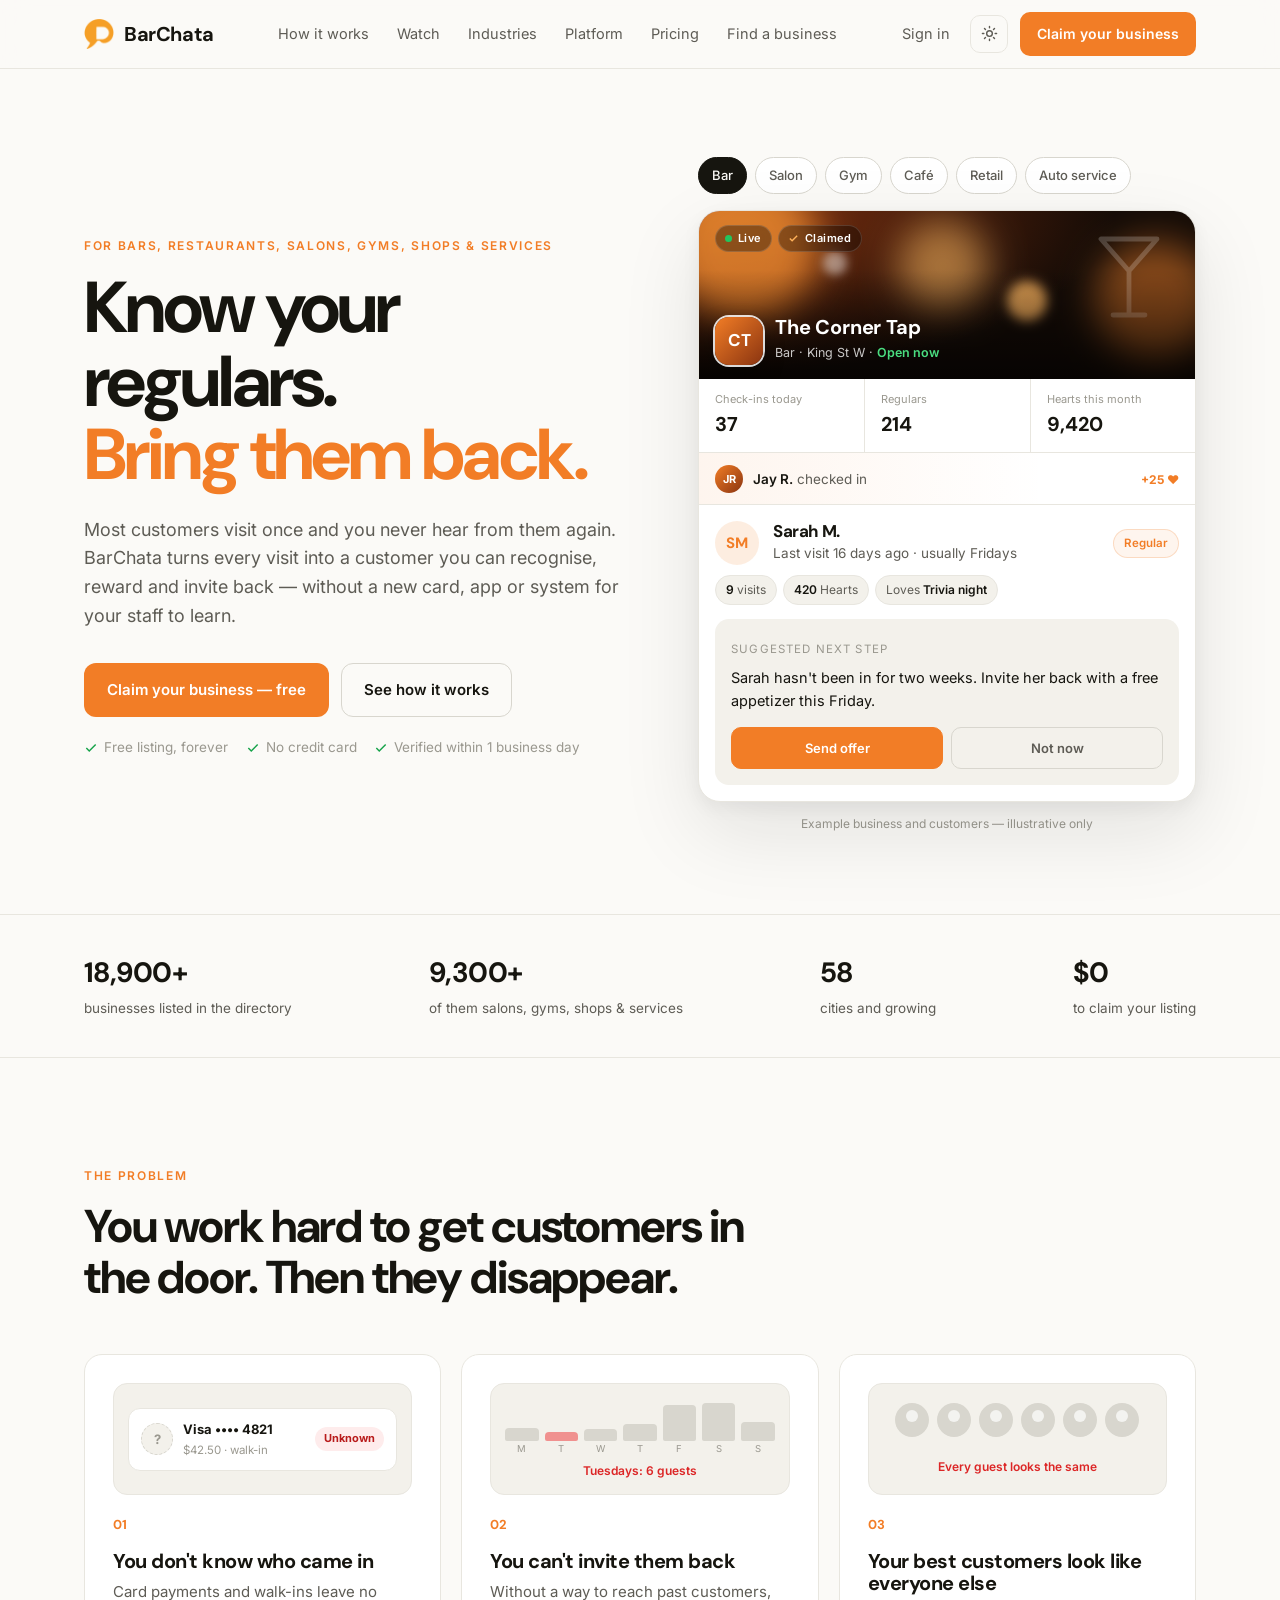
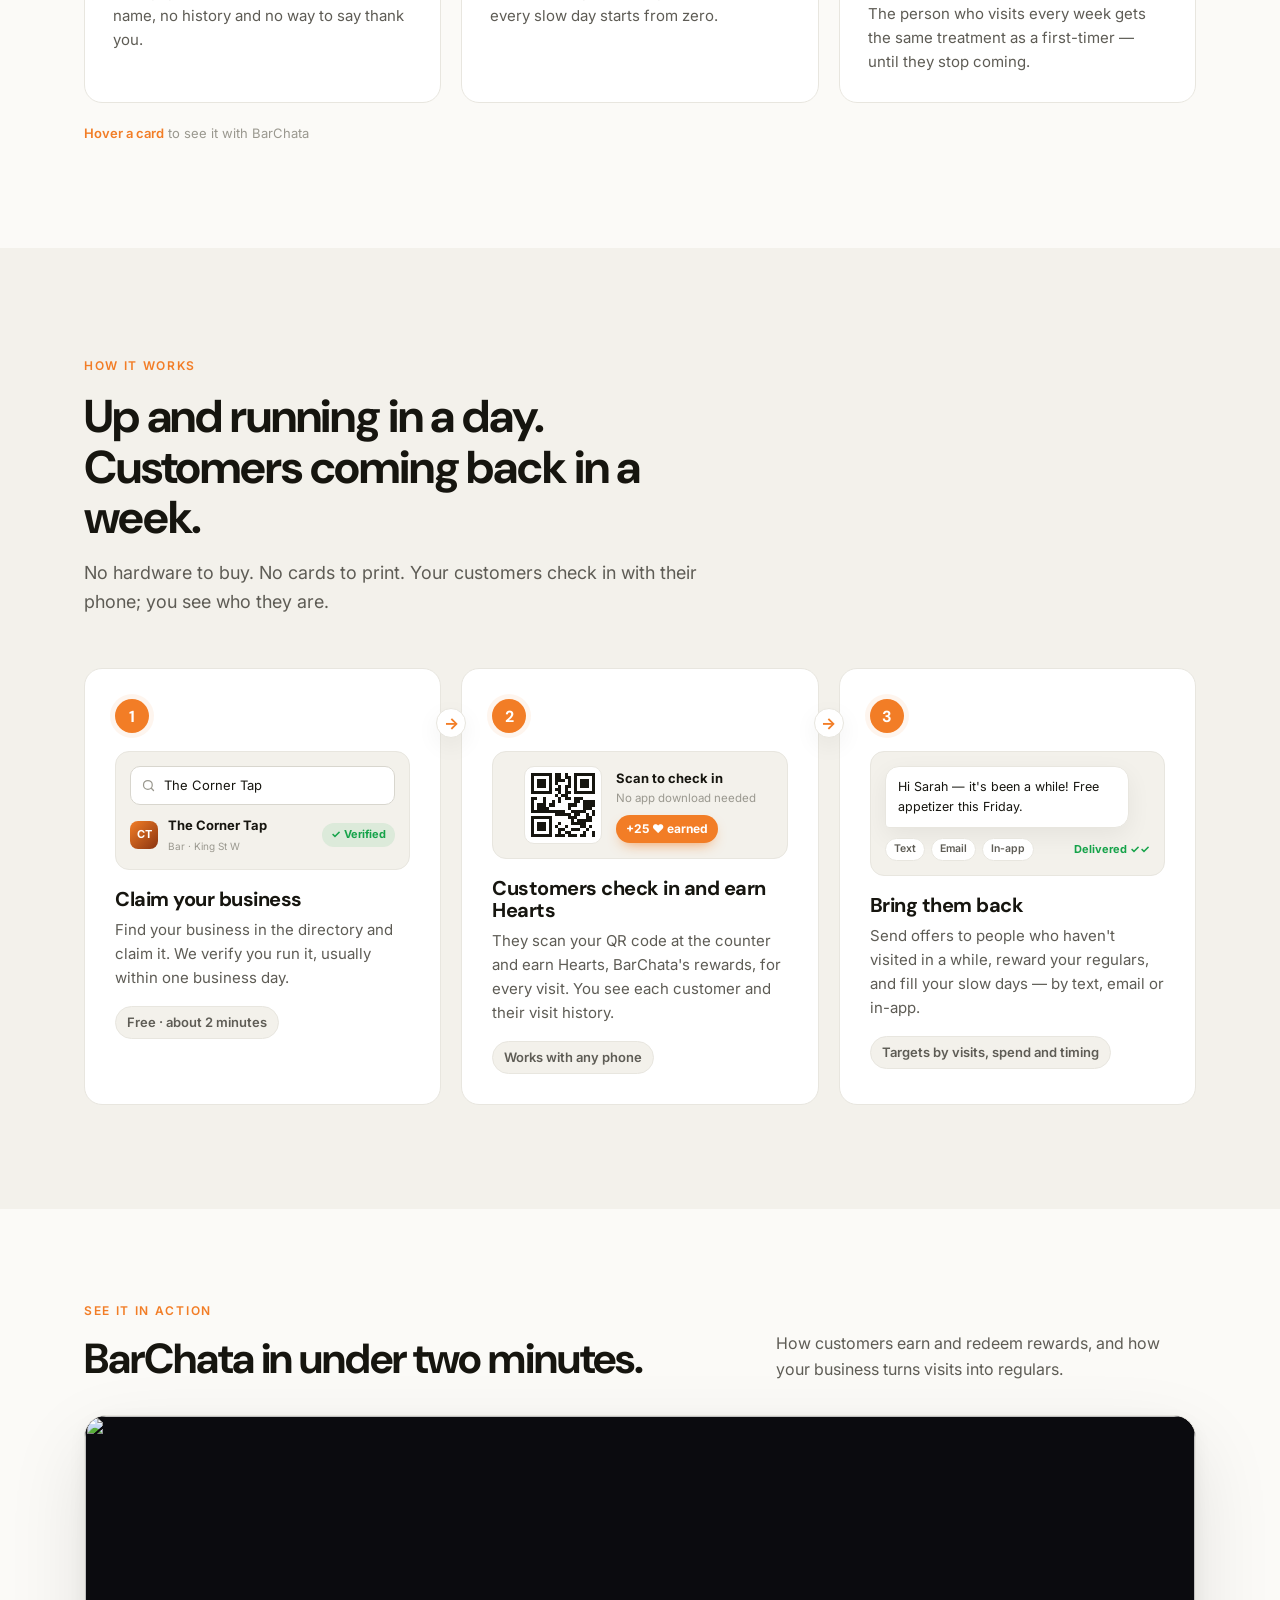
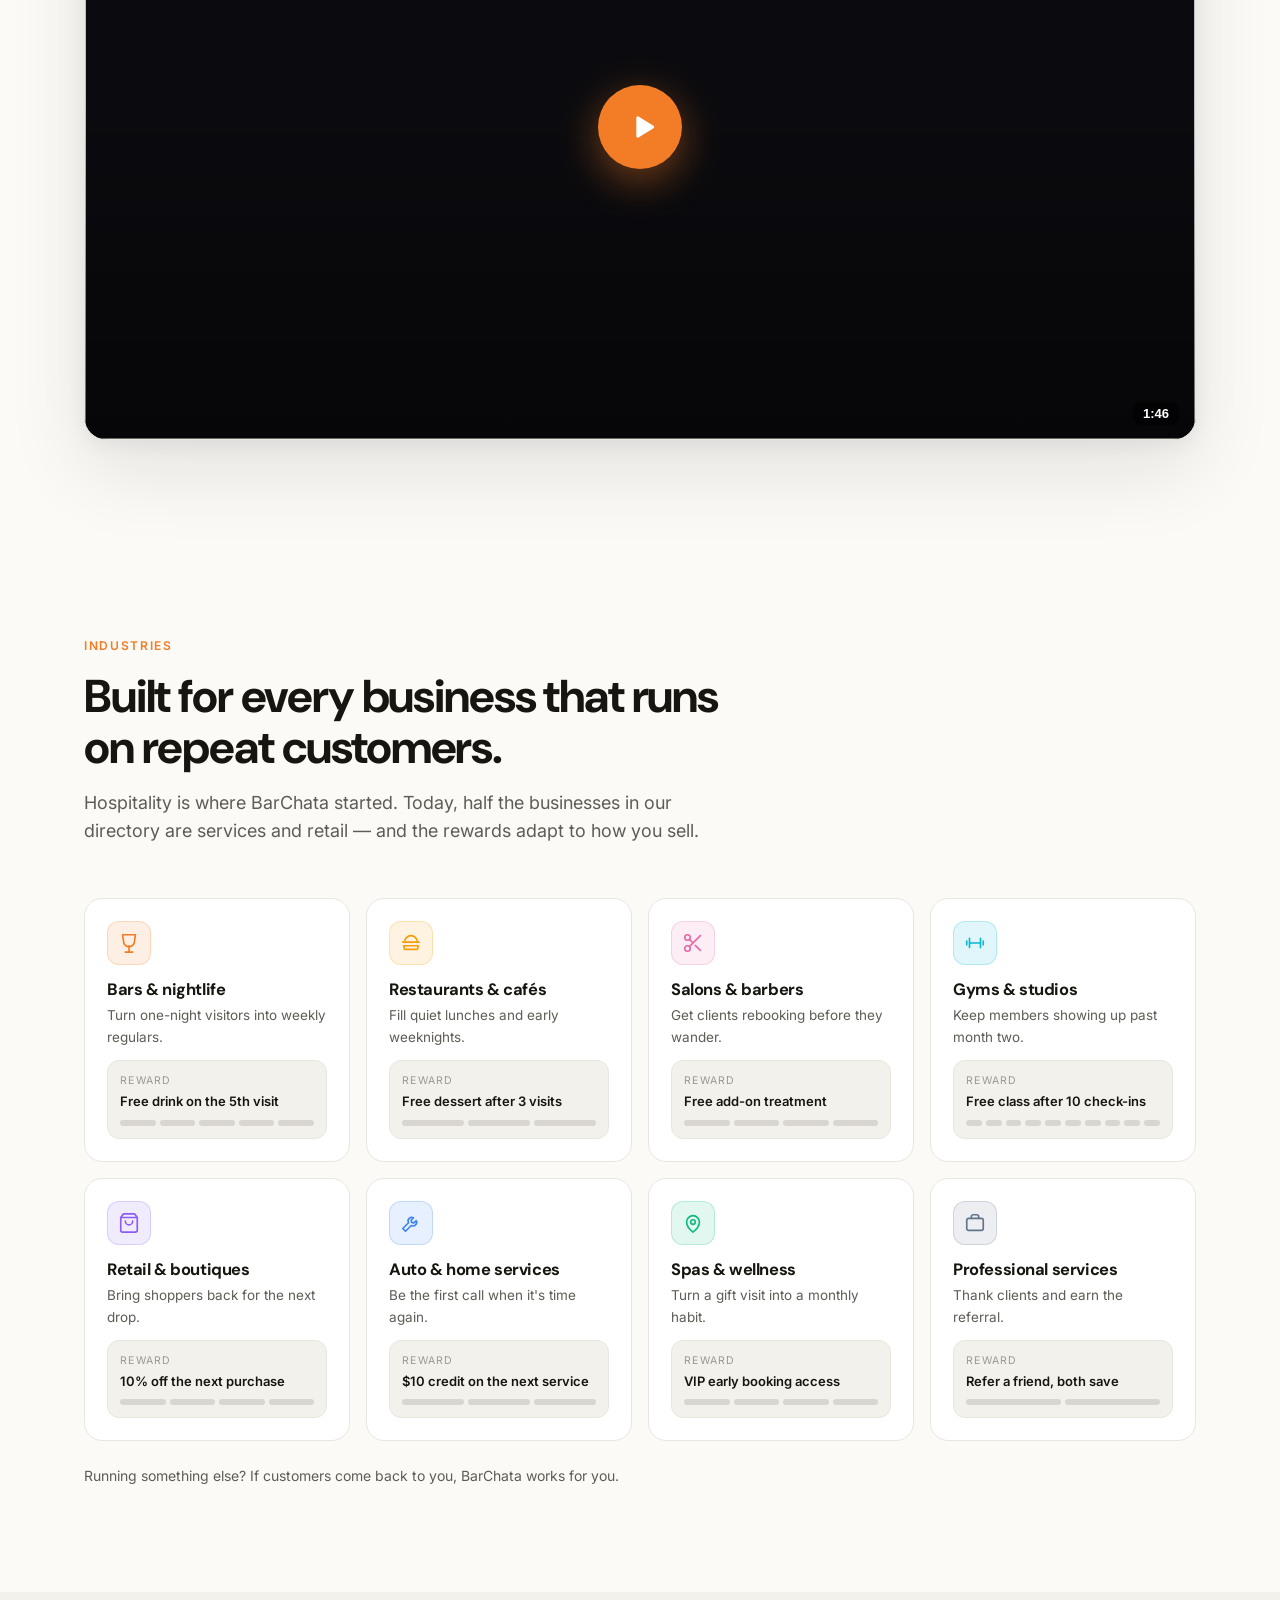
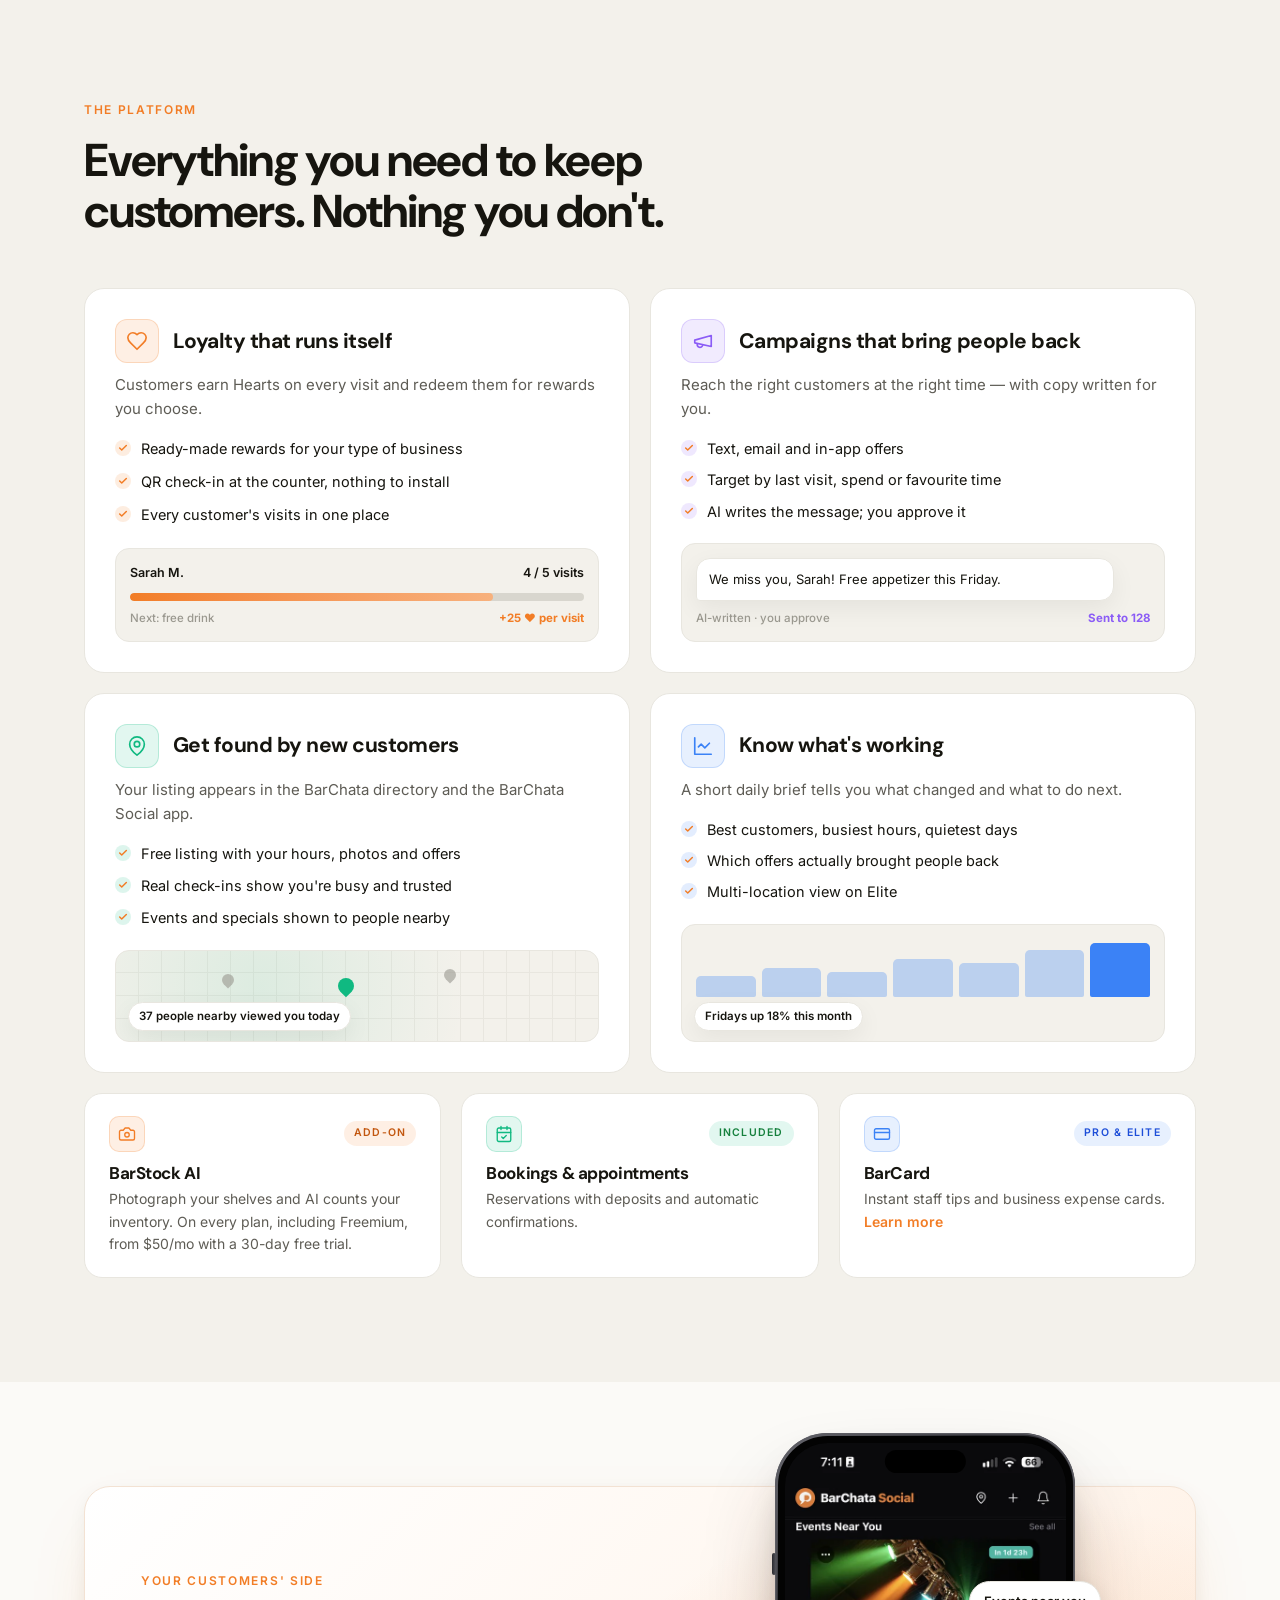
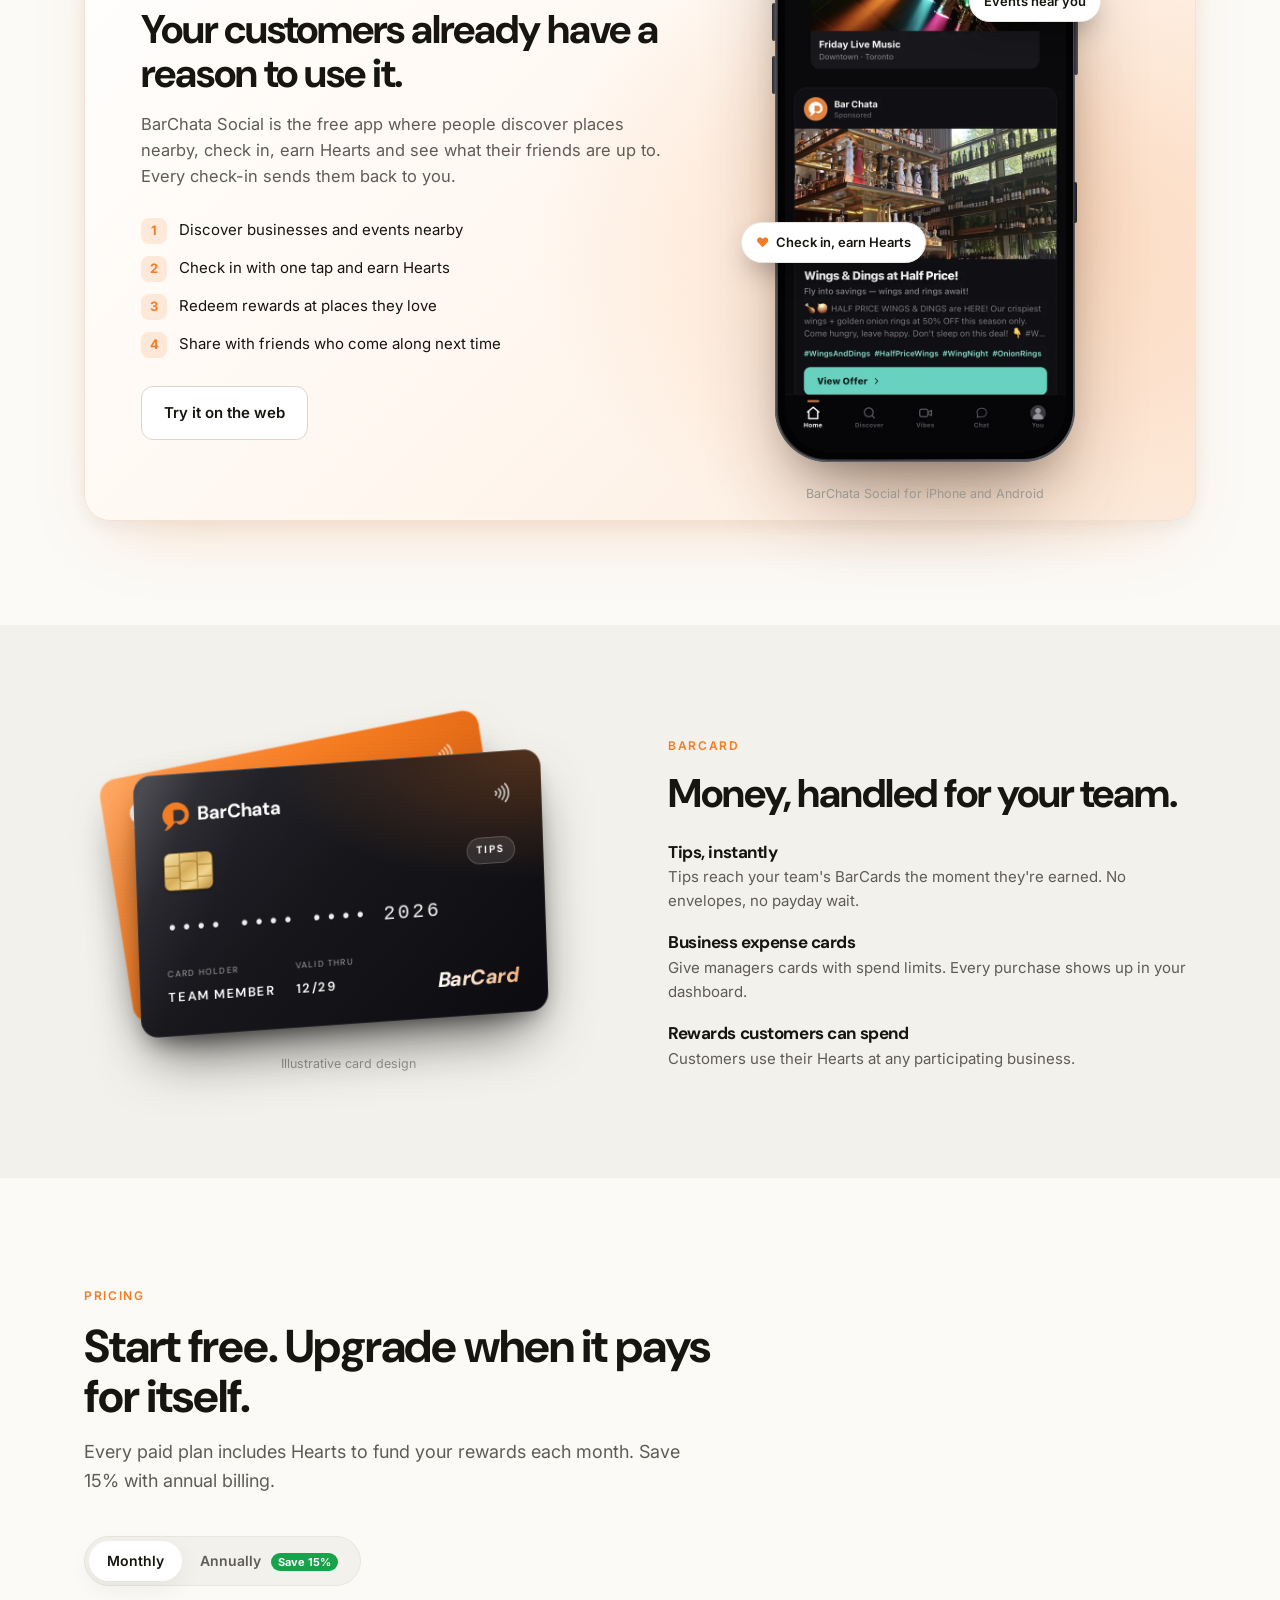
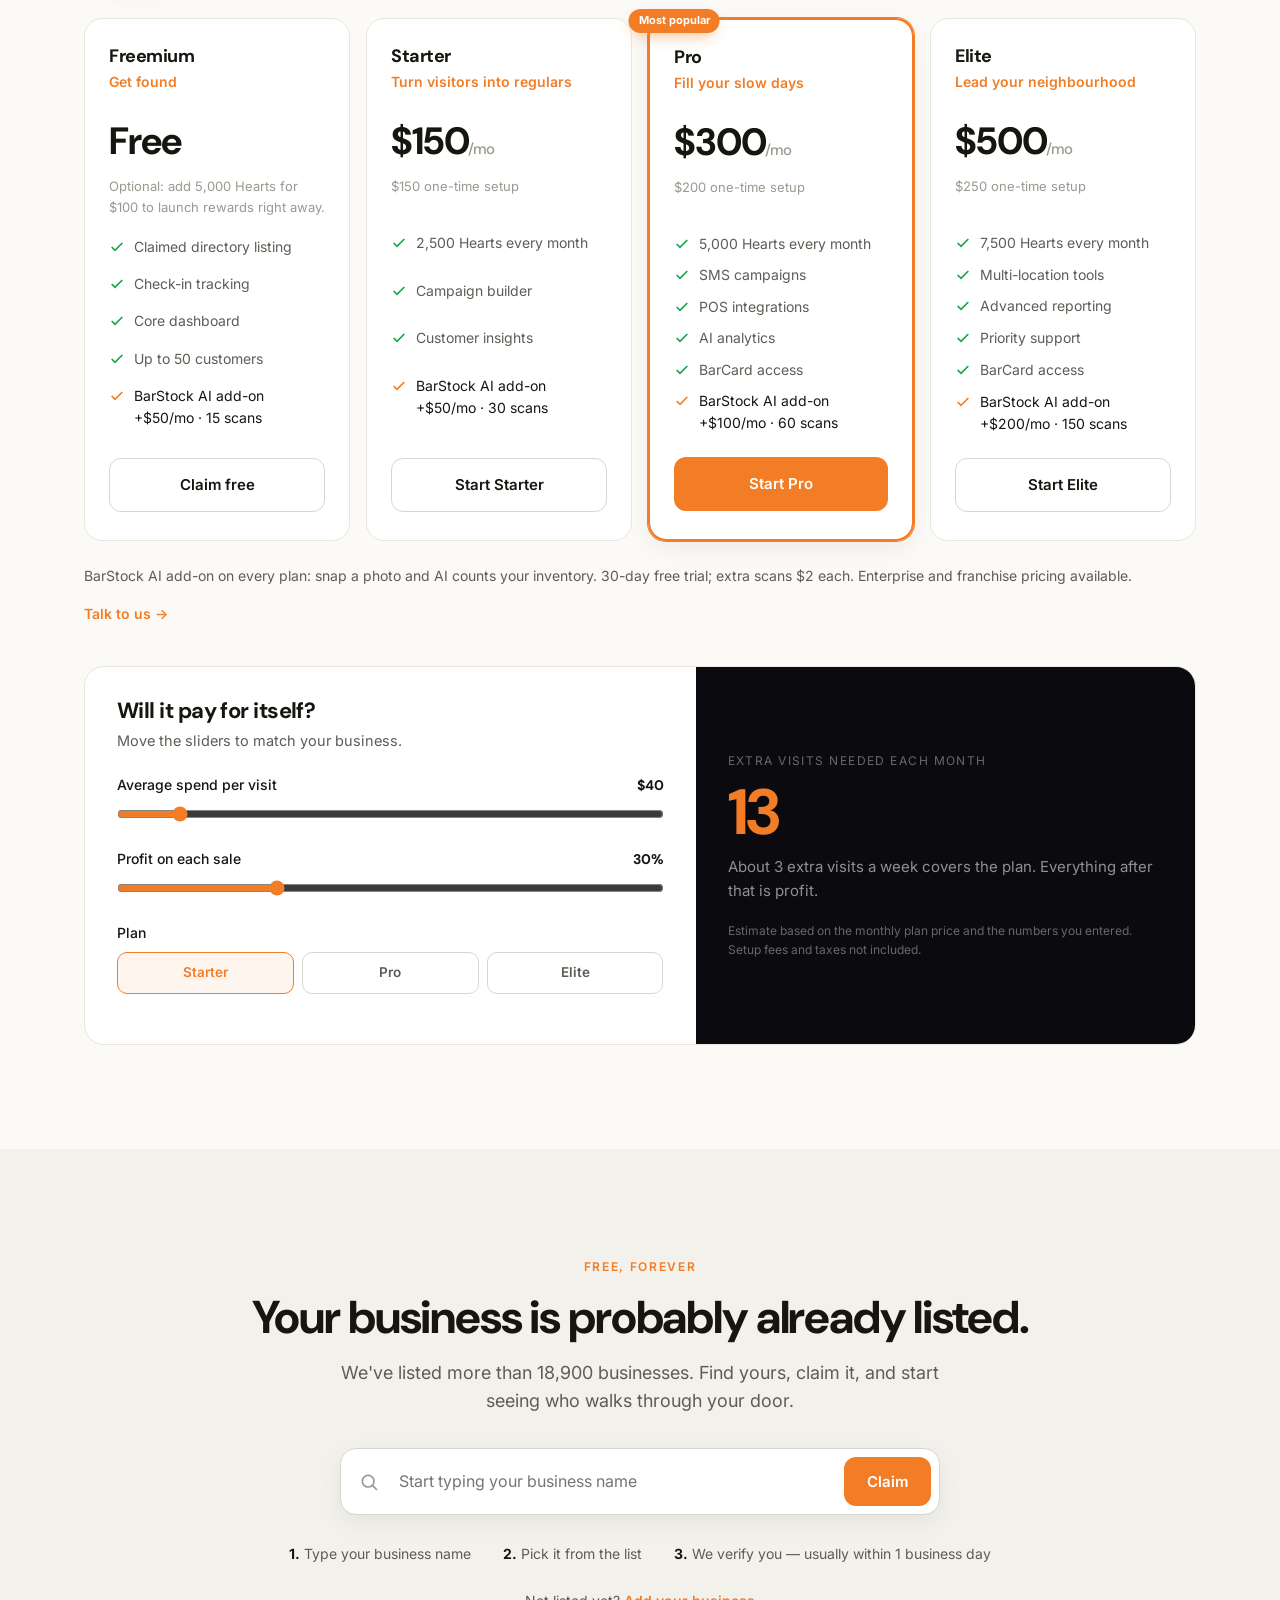
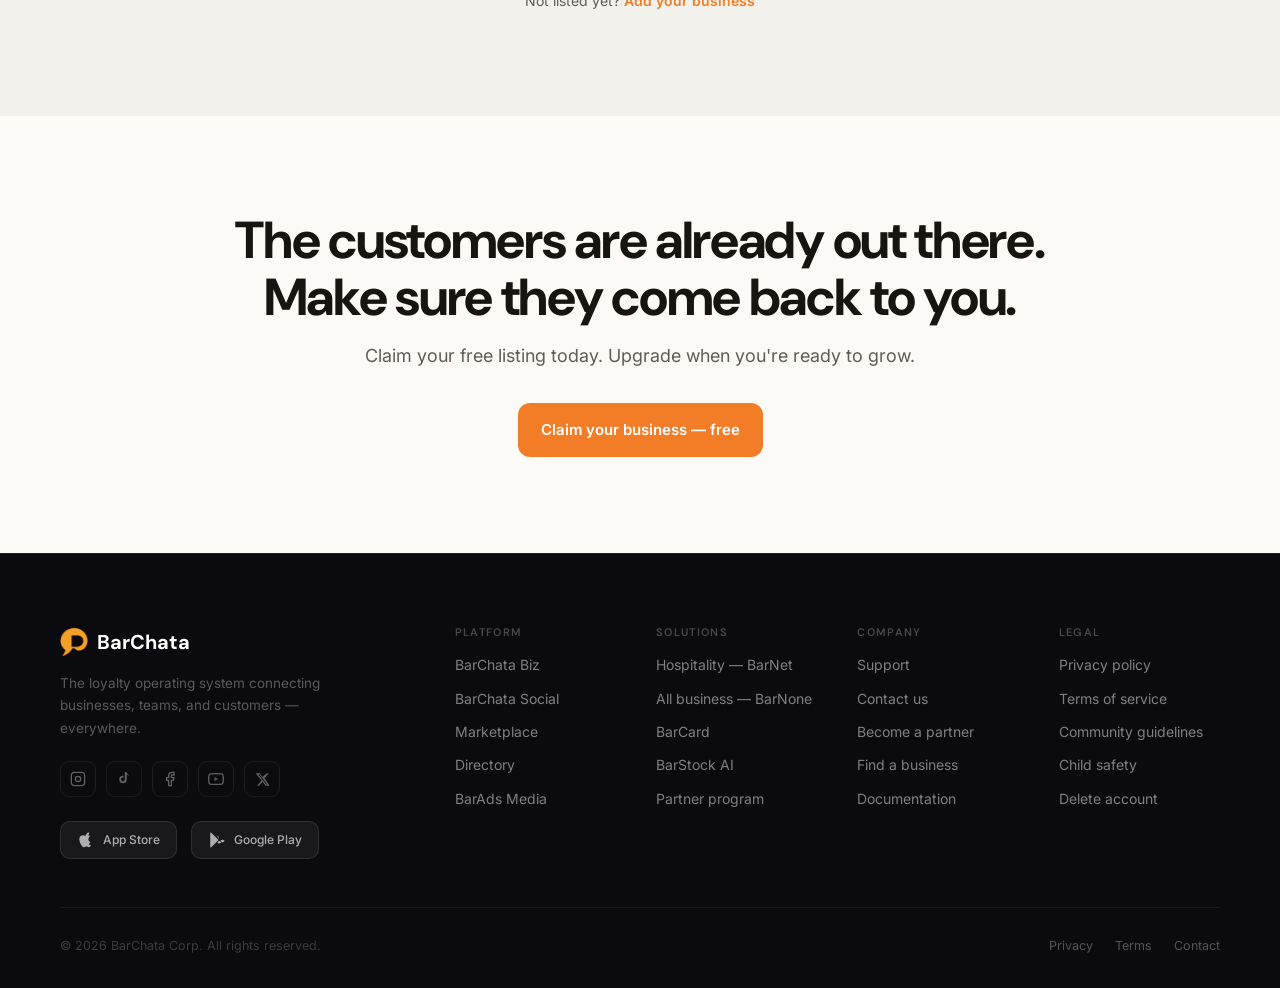
==== index.html @ 164e5c89 "Contact form: BarChata logo, clearer fields" ====
<!DOCTYPE html>
<html lang="en" data-theme="light">
<head>
<meta charset="UTF-8">
<meta name="viewport" content="width=device-width, initial-scale=1.0">
<title>BarChata — Know your regulars. Bring them back.</title>
<meta name="description" content="BarChata helps bars, restaurants, salons, gyms, shops and service businesses turn first-time visitors into regulars. Free directory listing, loyalty rewards, campaigns and insights in one platform.">
<meta property="og:title" content="BarChata — Know your regulars. Bring them back.">
<meta property="og:description" content="Loyalty, campaigns and a free directory listing for every local business.">
<meta property="og:type" content="website">
<meta property="og:url" content="https://www.barchata.com">
<meta name="theme-color" content="#F27D26">
<link rel="icon" href="/favicon.ico">
<link rel="icon" type="image/png" sizes="32x32" href="/favicon-32.png">
<link rel="icon" type="image/png" sizes="16x16" href="/favicon-16.png">
<link rel="apple-touch-icon" href="/apple-touch-icon.png">
<link rel="preconnect" href="https://fonts.googleapis.com">
<link rel="preconnect" href="https://fonts.gstatic.com" crossorigin>
<link href="https://fonts.googleapis.com/css2?family=DM+Sans:opsz,wght@9..40,400;9..40,500;9..40,600;9..40,700&family=Inter:wght@400;500;600&display=swap" rel="stylesheet">
<style>
*,*::before,*::after{margin:0;padding:0;box-sizing:border-box}
:root,[data-theme="light"]{
--orange:#F27D26;--orange-hover:#E06E14;--orange-soft:rgba(242,125,38,0.08);--orange-border:rgba(242,125,38,0.22);
--bg:#FBFAF7;--bg-alt:#F3F1EB;--surface:#FFFFFF;
--text:#16150F;--text-2:#5E5C55;--text-3:#9A988F;
--border:#E8E6DF;--border-2:#D8D6CE;
--shadow:0 30px 80px rgba(22,21,15,0.10),0 6px 18px rgba(22,21,15,0.05);
--shadow-sm:0 8px 24px rgba(22,21,15,0.06);
--good:#16A34A;--good-soft:rgba(22,163,74,0.10);
--panel:#0B0B0F;--panel-2:#14141A;--panel-border:rgba(255,255,255,0.07);
--panel-text:rgba(255,255,255,0.92);--panel-text-2:rgba(255,255,255,0.38);--panel-text-3:rgba(255,255,255,0.55);
}
[data-theme="dark"]{
--orange:#F27D26;--orange-hover:#FF8C3A;--orange-soft:rgba(242,125,38,0.12);--orange-border:rgba(242,125,38,0.3);
--bg:#0A0A0D;--bg-alt:#101014;--surface:#151519;
--text:#F0EFE9;--text-2:#A3A19A;--text-3:#6A6963;
--border:#222228;--border-2:#2C2C34;
--shadow:0 30px 80px rgba(0,0,0,0.55),0 6px 18px rgba(0,0,0,0.3);
--shadow-sm:0 8px 24px rgba(0,0,0,0.35);
--good:#22C55E;--good-soft:rgba(34,197,94,0.12);
}
html{scroll-behavior:smooth;-webkit-font-smoothing:antialiased}
body{font-family:'Inter',sans-serif;color:var(--text);background:var(--bg);line-height:1.6;font-size:16px;transition:background .3s,color .3s}
a{color:inherit;text-decoration:none}
img{display:block;max-width:100%}
h1,h2,h3,h4{font-family:'DM Sans',sans-serif;letter-spacing:-0.025em;line-height:1.1}
.wrap{max-width:1160px;margin:0 auto;padding:0 1.5rem}
.eyebrow{display:inline-block;font-size:12px;font-weight:600;letter-spacing:.14em;text-transform:uppercase;color:var(--orange);margin-bottom:1rem}
.lead{font-size:18px;color:var(--text-2);max-width:620px}
.btn{display:inline-flex;align-items:center;justify-content:center;gap:8px;font-weight:600;font-size:15px;border-radius:12px;padding:14px 22px;transition:all .15s;border:1px solid transparent;cursor:pointer;font-family:inherit}
.btn-primary{background:var(--orange);color:#fff}
.btn-primary:hover{background:var(--orange-hover);transform:translateY(-1px)}
.btn-ghost{border-color:var(--border-2);color:var(--text);background:transparent}
.btn-ghost:hover{border-color:var(--text-3)}
section{padding:6.5rem 0}
.alt{background:var(--bg-alt)}
.sec-head{max-width:680px;margin-bottom:3.25rem}
.sec-head h2{font-size:clamp(30px,4vw,46px);margin-bottom:1rem}

/* NAV */
.nav{position:sticky;top:0;z-index:50;background:color-mix(in srgb,var(--bg) 86%,transparent);backdrop-filter:saturate(1.4) blur(14px);-webkit-backdrop-filter:saturate(1.4) blur(14px);border-bottom:1px solid var(--border)}
.nav-inner{max-width:1160px;margin:0 auto;padding:0 1.5rem;height:68px;display:flex;align-items:center;justify-content:space-between;gap:1.5rem}
.nav-brand{display:flex;align-items:center;gap:10px;font-family:'DM Sans',sans-serif;font-weight:700;font-size:20px;letter-spacing:-0.02em}
.nav-links{display:flex;align-items:center;gap:1.75rem;font-size:14.5px;color:var(--text-2)}
.nav-links a:hover{color:var(--text)}
.nav-right{display:flex;align-items:center;gap:.75rem}
.nav-right .btn{padding:10px 16px;font-size:14px;border-radius:10px}
.nav-right .btn{white-space:nowrap}
.nav-cta-short{display:none}
.signin{font-size:14.5px;color:var(--text-2);padding:0 .5rem}
.nav-links a,.signin,.nav-brand{white-space:nowrap}
@media(min-width:961px) and (max-width:1180px){.nav-links{gap:1.1rem;font-size:14px}.nav-inner{gap:1rem}}
@media(min-width:961px) and (max-width:1140px){.nav-links a[href*="directory"]{display:none}}
.nav-brand{margin-right:.5rem;flex-shrink:0}
.signin:hover{color:var(--text)}
.theme-btn{width:38px;height:38px;border-radius:10px;border:1px solid var(--border);background:transparent;color:var(--text-2);display:flex;align-items:center;justify-content:center;cursor:pointer}
.theme-btn svg{width:17px;height:17px}

/* HERO */
.hero{padding:5.5rem 0 5rem}
.hero-grid{display:grid;grid-template-columns:1.05fr .95fr;gap:4rem;align-items:center}
.hero h1{font-size:clamp(42px,6vw,72px);font-weight:700;letter-spacing:-0.04em;line-height:1.02;margin-bottom:1.5rem}
.hero h1 em{font-style:normal;color:var(--orange)}
.hero .lead{margin-bottom:2rem}
.hero-btns{display:flex;gap:.75rem;flex-wrap:wrap;margin-bottom:1.25rem}
.hero-note{font-size:13.5px;color:var(--text-3);display:flex;gap:1.1rem;flex-wrap:wrap}
.hero-note span{display:inline-flex;align-items:center;gap:6px}
.hero-note svg{width:14px;height:14px;color:var(--good)}
.biz-picker{display:flex;flex-wrap:wrap;gap:8px;margin-bottom:1rem}
.biz-picker button{font:inherit;font-size:13px;font-weight:500;padding:7px 13px;border-radius:999px;border:1px solid var(--border-2);background:var(--surface);color:var(--text-2);cursor:pointer;transition:all .15s}
.biz-picker button:hover{color:var(--text)}
.biz-picker button[aria-pressed="true"]{background:var(--text);color:var(--bg);border-color:var(--text)}
.demo{background:var(--surface);border:1px solid var(--border);border-radius:22px;box-shadow:var(--shadow);overflow:hidden}
.demo-top{display:flex;align-items:center;justify-content:space-between;padding:16px 20px;border-bottom:1px solid var(--border)}
.demo-top b{font-family:'DM Sans',sans-serif;font-size:15px}
.demo-top small{font-size:11px;color:var(--text-3);text-transform:uppercase;letter-spacing:.12em}
.guest{display:flex;align-items:center;gap:14px;padding:20px}
.avatar{width:48px;height:48px;border-radius:50%;background:var(--orange-soft);color:var(--orange);display:flex;align-items:center;justify-content:center;font-weight:700;font-family:'DM Sans',sans-serif;font-size:17px;flex-shrink:0}
.guest h4{font-size:17px;margin-bottom:2px}
.guest p{font-size:13.5px;color:var(--text-2)}
.tag{margin-left:auto;font-size:11.5px;font-weight:600;color:var(--orange);background:var(--orange-soft);border:1px solid var(--orange-border);padding:4px 10px;border-radius:999px;white-space:nowrap}
.demo-stats{display:grid;grid-template-columns:repeat(3,1fr);border-top:1px solid var(--border);border-bottom:1px solid var(--border)}
.demo-stats div{padding:14px 20px}
.demo-stats div+div{border-left:1px solid var(--border)}
.demo-stats small{display:block;font-size:11.5px;color:var(--text-3);margin-bottom:2px}
.demo-stats b{font-family:'DM Sans',sans-serif;font-size:19px}
.nudge{margin:18px 20px 20px;border-radius:14px;background:var(--bg-alt);padding:16px}
.nudge small{font-size:11.5px;color:var(--text-3);text-transform:uppercase;letter-spacing:.1em}
.nudge p{font-size:14.5px;margin:6px 0 14px}
.nudge .row{display:flex;gap:8px}
.nudge .row span{flex:1;text-align:center;font-size:13px;font-weight:600;padding:10px;border-radius:10px;background:var(--orange);color:#fff}
.nudge .row span.sec{background:transparent;border:1px solid var(--border-2);color:var(--text-2)}
.demo-cap{font-size:12px;color:var(--text-3);text-align:center;margin-top:12px}
/* Hero: live venue profile */
@property --c0{syntax:'<color>';inherits:true;initial-value:#120a05}
@property --c1{syntax:'<color>';inherits:true;initial-value:#F27D26}
@property --c2{syntax:'<color>';inherits:true;initial-value:#FFB25B}
@property --c3{syntax:'<color>';inherits:true;initial-value:#7a2e0e}
.vp{transition:--c0 .8s,--c1 .8s,--c2 .8s,--c3 .8s;position:relative}
.vp[data-k=bar]{--c0:#140b06;--c1:#F27D26;--c2:#FFB25B;--c3:#8a3410}
.vp[data-k=salon]{--c0:#1a0b14;--c1:#E86AA6;--c2:#F7B5D2;--c3:#7B2D5B}
.vp[data-k=gym]{--c0:#06121a;--c1:#22D3EE;--c2:#3B82F6;--c3:#0E7490}
.vp[data-k=cafe]{--c0:#160d07;--c1:#C8894D;--c2:#F2D3A6;--c3:#6B3F1D}
.vp[data-k=retail]{--c0:#110a1c;--c1:#8B5CF6;--c2:#F0ABFC;--c3:#4C1D95}
.vp[data-k=auto]{--c0:#0a0f16;--c1:#60A5FA;--c2:#F27D26;--c3:#1E3A5F}
.vp-cover{position:relative;height:168px;overflow:hidden;background:radial-gradient(120% 140% at 0% 0%,var(--c3),var(--c0) 70%);color:#fff}
.vp-cover::after{content:"";position:absolute;inset:0;background:linear-gradient(180deg,rgba(0,0,0,0) 35%,rgba(0,0,0,.65) 100%);pointer-events:none}
.bk{position:absolute;border-radius:50%;filter:blur(18px);opacity:.75;mix-blend-mode:screen;animation:bkf 14s ease-in-out infinite alternate}
.b1{width:150px;height:150px;left:-30px;top:-40px;background:var(--c1)}
.b2{width:90px;height:90px;left:40%;top:10px;background:var(--c2);opacity:.55;animation-duration:11s;animation-delay:-3s}
.b3{width:120px;height:120px;right:-20px;top:30px;background:var(--c1);opacity:.5;animation-duration:17s;animation-delay:-6s}
.b4{width:40px;height:40px;left:62%;top:70px;background:var(--c2);filter:blur(6px);opacity:.8;animation-duration:9s}
.b5{width:24px;height:24px;left:25%;top:40px;background:#fff;filter:blur(5px);opacity:.45;animation-duration:12s;animation-delay:-2s}
@keyframes bkf{0%{transform:translate(0,0) scale(1)}50%{transform:translate(18px,10px) scale(1.12)}100%{transform:translate(-14px,16px) scale(.92)}}
.vp-glyph{position:absolute;right:18px;top:16px;width:96px;height:96px;color:rgba(255,255,255,.2);transition:opacity .4s}
.vp-badges{position:absolute;left:16px;top:14px;display:flex;gap:6px;z-index:2}
.vp-badges span{display:inline-flex;align-items:center;gap:6px;font-size:11px;font-weight:600;letter-spacing:.04em;padding:4px 9px;border-radius:999px;background:rgba(0,0,0,.35);backdrop-filter:blur(6px);-webkit-backdrop-filter:blur(6px);border:1px solid rgba(255,255,255,.15)}
.vp-live i{width:7px;height:7px;border-radius:50%;background:#22C55E;box-shadow:0 0 0 0 rgba(34,197,94,.7);animation:vpp 1.8s infinite}
@keyframes vpp{0%{box-shadow:0 0 0 0 rgba(34,197,94,.7)}70%{box-shadow:0 0 0 8px rgba(34,197,94,0)}100%{box-shadow:0 0 0 0 rgba(34,197,94,0)}}
.vp-claim svg{width:11px;height:11px;color:var(--c2)}
.vp-id{position:absolute;left:16px;right:16px;bottom:14px;display:flex;align-items:center;gap:12px;z-index:2}
.vp-logo{width:48px;height:48px;border-radius:14px;flex-shrink:0;display:flex;align-items:center;justify-content:center;font-family:'DM Sans',sans-serif;font-weight:700;font-size:17px;color:#fff;background:linear-gradient(135deg,var(--c1),var(--c3));box-shadow:0 0 0 2px rgba(255,255,255,.85),0 8px 20px rgba(0,0,0,.35)}
.vp-id b{display:block;font-family:'DM Sans',sans-serif;font-size:20px;letter-spacing:-.01em;line-height:1.15}
.vp-id small{font-size:12.5px;color:rgba(255,255,255,.78)}
.vp-id em{font-style:normal;color:#4ADE80;font-weight:600}
.vp-kpis{display:grid;grid-template-columns:repeat(3,1fr);border-bottom:1px solid var(--border)}
.vp-kpis div{padding:12px 16px}
.vp-kpis div+div{border-left:1px solid var(--border)}
.vp-kpis small{display:block;font-size:11px;color:var(--text-3);white-space:nowrap}
.vp-kpis b{font-family:'DM Sans',sans-serif;font-size:20px;font-variant-numeric:tabular-nums}
.vp-feed{height:52px;overflow:hidden;border-bottom:1px solid var(--border);background:linear-gradient(90deg,var(--orange-soft),transparent 70%)}
.vp-item{display:flex;align-items:center;gap:10px;height:52px;padding:0 16px;font-size:13.5px;color:var(--text-2)}
.vp-item b{color:var(--text);font-weight:600}
.vp-item.in{animation:vpin .45s cubic-bezier(.2,.8,.2,1)}
@keyframes vpin{from{transform:translateY(100%);opacity:0}to{transform:none;opacity:1}}
.fa{width:28px;height:28px;border-radius:50%;flex-shrink:0;display:flex;align-items:center;justify-content:center;font-size:11px;font-weight:700;color:#fff;background:linear-gradient(135deg,var(--c1),var(--c3))}
.ft{flex:1;min-width:0;white-space:nowrap;overflow:hidden;text-overflow:ellipsis}
.fh{font-size:12px;font-weight:700;color:var(--orange);white-space:nowrap}
.vp .guest{padding:16px 16px 10px}
.vp .avatar{width:44px;height:44px;font-size:15px;color:var(--c1);background:color-mix(in srgb,var(--c1) 14%,transparent);transition:color .8s}
.g-chips{display:flex;flex-wrap:wrap;gap:6px;padding:0 16px}
.g-chips span{font-size:12px;color:var(--text-2);background:var(--bg-alt);border:1px solid var(--border);border-radius:999px;padding:4px 10px}
.g-chips b{color:var(--text);font-weight:600}
.vp .nudge{margin:14px 16px 16px}
.nudge .row button{flex:1;font:inherit;font-size:13px;font-weight:600;padding:10px;border-radius:10px;background:var(--orange);color:#fff;border:1px solid var(--orange);cursor:pointer;transition:background .2s,transform .1s}
.nudge .row button:hover{background:var(--orange-hover)}
.nudge .row button:active{transform:scale(.98)}
.nudge .row button.sec{background:transparent;border-color:var(--border-2);color:var(--text-2)}
.nudge .row button.sent{background:var(--good);border-color:var(--good)}
.vp-pop{position:absolute;right:16px;top:150px;z-index:3;font-size:12px;font-weight:700;color:#fff;background:var(--orange);padding:5px 10px;border-radius:999px;box-shadow:0 8px 20px -6px rgba(242,125,38,.6);animation:vppop 1.6s ease forwards;pointer-events:none}
@keyframes vppop{0%{opacity:0;transform:translateY(8px) scale(.9)}15%{opacity:1;transform:none}75%{opacity:1}100%{opacity:0;transform:translateY(-18px)}}
@media(max-width:600px){.vp-cover{height:150px}.vp-pop{top:104px}.vp-glyph{width:70px;height:70px}.vp-kpis div{padding:10px 12px}.vp-kpis b{font-size:17px}.vp-kpis small{font-size:10px}}
@media (prefers-reduced-motion:reduce){.bk,.vp-live i{animation:none}.vp-item.in,.vp-pop{animation:none}}

/* PROOF STRIP */
.proof{border-top:1px solid var(--border);border-bottom:1px solid var(--border);padding:2.25rem 0}
.proof .wrap{display:flex;justify-content:space-between;align-items:center;gap:2rem;flex-wrap:wrap}
.proof-item b{font-family:'DM Sans',sans-serif;font-size:28px;display:block;letter-spacing:-0.02em}
.proof-item span{font-size:13.5px;color:var(--text-2)}

/* PROBLEM */
.problem-grid{display:grid;grid-template-columns:repeat(3,1fr);gap:1.25rem}
.prob{padding:28px;border-radius:18px;background:var(--surface);border:1px solid var(--border)}
.prob .n{font-family:'DM Sans',sans-serif;font-size:13px;color:var(--orange);font-weight:700;margin-bottom:14px}
.prob h3{font-size:20px;margin-bottom:8px}
.prob p{color:var(--text-2);font-size:15px}

/* STEPS */
.steps{display:grid;grid-template-columns:repeat(3,1fr);gap:1.25rem;counter-reset:s}
.step{position:relative;padding:30px;border-radius:18px;background:var(--surface);border:1px solid var(--border)}
.step:not(.fx)::before{counter-increment:s;content:counter(s);width:34px;height:34px;border-radius:50%;background:var(--orange);color:#fff;display:flex;align-items:center;justify-content:center;font-weight:700;font-family:'DM Sans',sans-serif;margin-bottom:18px}
.step h3{font-size:20px;margin-bottom:8px}
.step p{color:var(--text-2);font-size:15px}
.step .meta{margin-top:16px;font-size:13px;color:var(--text-3)}

/* VIDEO */
.vid-sec{padding-top:5.5rem;padding-bottom:5.5rem}
.vid-head{display:flex;justify-content:space-between;align-items:flex-end;gap:2rem;margin-bottom:2rem;flex-wrap:wrap}
.vid-head h2{font-size:clamp(28px,3.6vw,42px)}
.vid-head p{color:var(--text-2);max-width:420px;font-size:16px}
.vid{position:relative;aspect-ratio:16/9;border-radius:22px;overflow:hidden;background:var(--panel);box-shadow:var(--shadow);border:1px solid var(--border)}
.vid iframe{position:absolute;inset:0;width:100%;height:100%;border:0}
.vid-poster{position:absolute;inset:0;width:100%;height:100%;border:0;padding:0;cursor:pointer;background:var(--panel)}
.vid-poster img{width:100%;height:100%;object-fit:cover}
.vid-shade{position:absolute;inset:0;background:linear-gradient(180deg,rgba(0,0,0,0) 45%,rgba(0,0,0,0.45))}
.vid-btn{position:absolute;left:50%;top:50%;transform:translate(-50%,-50%);width:84px;height:84px;border-radius:50%;background:var(--orange);color:#fff;display:flex;align-items:center;justify-content:center;box-shadow:0 12px 40px rgba(242,125,38,0.45);transition:transform .2s}
.vid-btn svg{width:34px;height:34px;margin-left:4px}
.vid-poster:hover .vid-btn{transform:translate(-50%,-50%) scale(1.06)}
.vid-poster:focus-visible{outline:3px solid var(--orange);outline-offset:-3px}
.vid-len{position:absolute;right:16px;bottom:14px;font-size:13px;font-weight:600;color:#fff;background:rgba(0,0,0,0.6);padding:4px 10px;border-radius:8px}
@media(max-width:600px){.vid{border-radius:16px}.vid-btn{width:64px;height:64px}.vid-btn svg{width:26px;height:26px}}

/* INDUSTRIES */
.ind-grid{display:grid;grid-template-columns:repeat(4,1fr);gap:1rem}
.ind{padding:22px;border-radius:16px;background:var(--surface);border:1px solid var(--border);transition:border-color .15s,transform .15s}
.ind:hover{border-color:var(--orange-border);transform:translateY(-2px)}
.ind svg{width:22px;height:22px;color:var(--orange);margin-bottom:14px}
.ind h3{font-size:16.5px;margin-bottom:6px}
.ind p{font-size:13.5px;color:var(--text-2);margin-bottom:12px}
.ind .eg{font-size:12.5px;color:var(--text-3);border-top:1px dashed var(--border-2);padding-top:10px}
.ind .eg b{color:var(--text);font-weight:600}
.ind-note{margin-top:1.5rem;font-size:14px;color:var(--text-2)}

/* PLATFORM */
.plat{display:grid;grid-template-columns:repeat(2,1fr);gap:1.25rem}
.pcard{padding:30px;border-radius:18px;background:var(--surface);border:1px solid var(--border)}
.pcard h3{font-size:21px;margin-bottom:8px}
.pcard>p{color:var(--text-2);font-size:15px;margin-bottom:16px}
.pcard ul{list-style:none;display:grid;gap:8px}
.pcard li{font-size:14.5px;display:flex;gap:10px}
.pcard li::before{content:"";width:6px;height:6px;border-radius:50%;background:var(--orange);margin-top:9px;flex-shrink:0}
.addons{margin-top:1.25rem;display:grid;grid-template-columns:repeat(3,1fr);gap:1.25rem}
.addon{padding:22px 24px;border-radius:16px;border:1px dashed var(--border-2)}
.addon small{font-size:11px;font-weight:600;text-transform:uppercase;letter-spacing:.12em;color:var(--text-3)}
.addon h4{font-size:17px;margin:6px 0}
.addon p{font-size:14px;color:var(--text-2)}
.addon a{color:var(--orange);font-weight:600}

/* CUSTOMERS */
.cust{background:var(--panel);color:var(--panel-text);border-radius:26px;padding:56px;display:grid;grid-template-columns:1.2fr .8fr;gap:3rem;align-items:center}
.cust h2{font-size:clamp(28px,3.4vw,40px);margin-bottom:1rem}
.cust p{color:var(--panel-text-3);font-size:16.5px;margin-bottom:1.75rem;max-width:520px}
.cust ul{list-style:none;display:grid;gap:12px}
.cust li{display:flex;gap:12px;align-items:flex-start;font-size:15px;color:var(--panel-text)}
.cust li span{width:26px;height:26px;border-radius:8px;background:rgba(242,125,38,0.16);color:var(--orange);display:flex;align-items:center;justify-content:center;font-size:13px;font-weight:700;flex-shrink:0}
.cust .btn-ghost{border-color:rgba(255,255,255,0.18);color:#fff}
.cust{grid-template-columns:1.1fr .9fr;overflow:visible}
#customers{overflow-x:clip}
/* Light mode: warm light panel so the dark phone is the hero, not the background */
html:not([data-theme="dark"]) .cust{background:radial-gradient(70% 90% at 82% 55%,rgba(242,125,38,.22),transparent 60%),linear-gradient(135deg,#FFFFFF 0%,#FFF6EE 55%,#FDEBDC 100%);color:var(--text);border:1px solid #F3E2D3;box-shadow:0 30px 70px -30px rgba(242,125,38,.28),0 6px 18px rgba(22,21,15,.05)}
html:not([data-theme="dark"]) .cust p{color:var(--text-2)}
html:not([data-theme="dark"]) .cust li{color:var(--text)}
html:not([data-theme="dark"]) .cust li span{background:rgba(242,125,38,.14)}
html:not([data-theme="dark"]) .cust .btn-ghost{border-color:var(--border-2);color:var(--text);background:#fff}
html:not([data-theme="dark"]) .cust .btn-ghost:hover{border-color:var(--orange);color:var(--orange)}
html:not([data-theme="dark"]) .phone-wrap::before{background:radial-gradient(closest-side,rgba(242,125,38,.45),transparent);opacity:.8}
html:not([data-theme="dark"]) .phone{box-shadow:0 0 0 1.5px #5c5c63 inset,0 50px 90px -25px rgba(60,30,10,.45),0 20px 40px -20px rgba(22,21,15,.35)}
html:not([data-theme="dark"]) .phone-wrap figcaption{color:var(--text-3)}
.cust-copy ul{margin-top:.5rem}.cust-cta{margin-top:1.75rem}
.phone-wrap{position:relative;margin:-110px auto -40px;display:flex;flex-direction:column;align-items:center}
.phone-wrap::before{content:"";position:absolute;inset:12% -10% 18%;background:radial-gradient(closest-side,rgba(242,125,38,.38),transparent);filter:blur(30px);z-index:0}
.phone{--w:300px;position:relative;z-index:1;width:var(--w);aspect-ratio:78/163.4;border-radius:calc(var(--w)*.175);padding:calc(var(--w)*.009);
 background:linear-gradient(135deg,#6b6b72 0%,#2a2a2f 22%,#45454c 50%,#222226 78%,#5a5a61 100%);
 box-shadow:inset 0 0 0 calc(var(--w)*.003) rgba(255,255,255,.35),inset 0 0 0 calc(var(--w)*.007) #1a1a1d,0 50px 100px -35px rgba(0,0,0,.75),0 20px 40px -20px rgba(0,0,0,.5);transition:transform .5s ease}
.phone-wrap:hover .phone{transform:translateY(-6px)}
.ph-screen{position:relative;width:100%;height:100%;border:calc(var(--w)*.0237) solid #030303;border-radius:calc(var(--w)*.166);overflow:hidden;background:#000;box-sizing:border-box}
.ph-screen img{display:block;width:100%;height:100%;object-fit:cover;object-position:top}
.ph-island{position:absolute;top:calc(var(--w)*.022);left:50%;transform:translateX(-50%);width:calc(var(--w)*.2676);height:calc(var(--w)*.0786);background:#000;border-radius:999px;z-index:2}
.ph-btn{position:absolute;width:calc(var(--w)*.013);min-width:2px;background:linear-gradient(90deg,#2a2a2f,#55555c);border-radius:2px}
.ph-act{left:calc(var(--w)*-.01);top:19%;height:3.6%}.ph-vu{left:calc(var(--w)*-.01);top:27%;height:6%}.ph-vd{left:calc(var(--w)*-.01);top:35.5%;height:6%}.ph-pw{right:calc(var(--w)*-.01);top:29%;height:9.5%}.ph-cc{right:calc(var(--w)*-.006);top:55.5%;height:6.5%;background:linear-gradient(90deg,#3a3a40,#1c1c20)}
.ph-chip{position:absolute;z-index:2;background:var(--surface);color:var(--text);border:1px solid var(--border);border-radius:999px;padding:9px 14px;font-size:13px;font-weight:600;box-shadow:0 12px 30px -10px rgba(0,0,0,.45);white-space:nowrap}
.ph-chip b{color:var(--orange);margin-right:4px}
.ph-chip-a{left:-34px;top:58%}.ph-chip-b{right:-26px;top:22%}
.phone-wrap figcaption{margin-top:22px;font-size:12.5px;color:var(--panel-text-3);position:relative;z-index:1}
@media(max-width:960px){.phone-wrap{margin:8px auto 0}.phone{--w:250px}}
@media(max-width:600px){.phone{--w:230px}.ph-chip{font-size:12px;padding:7px 11px}.ph-chip-a{left:-12px}.ph-chip-b{right:-10px}}
@media (prefers-reduced-motion:reduce){.phone{transform:none}}

/* BARCARD */
.bc{display:grid;grid-template-columns:1fr 1fr;gap:3.5rem;align-items:center}
.bc-card{aspect-ratio:1.6;max-width:420px;border-radius:20px;padding:28px;background:linear-gradient(140deg,#1b1b22,#0b0b0f);color:#fff;display:flex;flex-direction:column;justify-content:space-between;box-shadow:var(--shadow);border:1px solid rgba(255,255,255,0.06)}
.bc-card .top{display:flex;justify-content:space-between;align-items:center;font-family:'DM Sans',sans-serif;font-weight:700}
.bc-card .chip{width:42px;height:30px;border-radius:6px;background:linear-gradient(135deg,#F7B37B,#F27D26)}
.bc-card .num{font-family:'DM Sans',sans-serif;letter-spacing:.18em;font-size:17px;color:rgba(255,255,255,0.8)}
.bc-card .bot{display:flex;justify-content:space-between;font-size:12px;color:rgba(255,255,255,0.5);text-transform:uppercase;letter-spacing:.1em}

/* ===== Interactive cards (spotlight, glow border, reveal) ===== */
.fx{position:relative;isolation:isolate;transition:transform .35s cubic-bezier(.2,.8,.2,1),box-shadow .35s,border-color .35s}
.fx::before{content:"";position:absolute;inset:0;border-radius:inherit;z-index:-1;pointer-events:none;opacity:0;transition:opacity .35s;
 background:radial-gradient(380px circle at var(--mx,50%) var(--my,0%),color-mix(in srgb,var(--ic,#F27D26) 13%,transparent),transparent 45%)}
.fx::after{content:"";position:absolute;inset:-1px;border-radius:inherit;padding:1.5px;pointer-events:none;opacity:0;transition:opacity .35s;
 background:radial-gradient(260px circle at var(--mx,50%) var(--my,0%),var(--ic,#F27D26),transparent 60%);
 -webkit-mask:linear-gradient(#000 0 0) content-box,linear-gradient(#000 0 0);-webkit-mask-composite:xor;mask:linear-gradient(#000 0 0) content-box exclude,linear-gradient(#000 0 0)}
.fx:hover{transform:translateY(-5px);box-shadow:0 22px 50px -24px color-mix(in srgb,var(--ic,#F27D26) 45%,transparent),var(--shadow-sm)}
.fx:hover::before,.fx:hover::after{opacity:1}
html.js .rv{opacity:0;transform:translateY(18px);transition:opacity .7s ease var(--d,0ms),transform .7s cubic-bezier(.2,.8,.2,1) var(--d,0ms)}
html.js .rv.on{opacity:1;transform:none}
html.js .rv.on.fx:hover{transform:translateY(-5px);transition-delay:0ms}
.ind-ico{width:44px;height:44px;border-radius:12px;display:flex;align-items:center;justify-content:center;flex-shrink:0;
 color:var(--ic,#F27D26);background:color-mix(in srgb,var(--ic,#F27D26) 12%,transparent);border:1px solid color-mix(in srgb,var(--ic,#F27D26) 22%,transparent);transition:all .35s cubic-bezier(.2,.8,.2,1)}
.ind-ico svg{width:22px!important;height:22px!important;margin:0!important;color:inherit!important}
.ind-ico.sm{width:36px;height:36px;border-radius:10px}.ind-ico.sm svg{width:18px!important;height:18px!important}
.fx:hover .ind-ico{background:var(--ic,#F27D26);color:#fff;transform:rotate(-6deg) scale(1.06);box-shadow:0 8px 18px -6px var(--ic,#F27D26)}
/* Industries */
.ind{padding:22px;border-radius:18px;display:flex;flex-direction:column}
.ind:hover{border-color:transparent}
.ind h3{margin-top:16px}
.ind p{flex:1}
.ind .eg{border-top:0;padding:12px;border-radius:12px;background:var(--bg-alt);border:1px solid var(--border)}
.eg-top{display:flex;justify-content:space-between;align-items:center;font-size:10.5px;text-transform:uppercase;letter-spacing:.12em;color:var(--text-3);margin-bottom:3px}
.eg-top em{font-style:normal;font-weight:700;color:var(--ic);opacity:0;transform:translateY(4px);transition:all .3s ease}
.ind .eg b{display:block;font-size:13px;line-height:1.35}
.stamps{display:flex;gap:4px;margin-top:9px}
.stamps i{flex:1;height:6px;border-radius:99px;background:var(--border-2);position:relative;overflow:hidden}
.stamps i::after{content:"";position:absolute;inset:0;background:var(--ic);transform:scaleX(0);transform-origin:left;transition:transform .18s ease calc(var(--i)*70ms)}
.ind:hover .stamps i::after{transform:scaleX(1)}
.ind:hover .eg-top em{opacity:1;transform:none;transition-delay:calc(var(--n,5)*70ms)}
/* Platform */
.pcard{border-radius:20px;display:flex;flex-direction:column}
.pcard:hover{border-color:transparent}
.pc-head{display:flex;align-items:center;gap:14px;margin-bottom:10px}
.pc-head h3{margin:0}
.pcard ul{flex:1}
.pcard li::before{width:16px;height:16px;margin-top:3px;border-radius:50%;background:color-mix(in srgb,var(--ic) 14%,transparent) url("data:image/svg+xml,%3Csvg xmlns='http://www.w3.org/2000/svg' viewBox='0 0 24 24' fill='none' stroke='%23F27D26' stroke-width='3.5' stroke-linecap='round' stroke-linejoin='round'%3E%3Cpath d='M20 6 9 17l-5-5'/%3E%3C/svg%3E") center/10px no-repeat}
.pv{margin-top:20px;border-radius:14px;background:var(--bg-alt);border:1px solid var(--border);padding:14px;font-size:12.5px;color:var(--text-2);position:relative;overflow:hidden;min-height:92px}
.pv-row{display:flex;justify-content:space-between;gap:8px;font-weight:600;color:var(--text)}
.pv-row.sm{font-weight:500;color:var(--text-3);font-size:11.5px;margin-top:8px}
.pv .hl{color:var(--ic);font-weight:700}
.pv-bar{height:8px;border-radius:99px;background:var(--border-2);margin-top:10px;overflow:hidden}
.pv-bar i{display:block;height:100%;width:0;border-radius:inherit;background:linear-gradient(90deg,var(--ic),color-mix(in srgb,var(--ic) 60%,#fff));transition:width 1.2s cubic-bezier(.2,.8,.2,1) .3s}
.rv.on .pv-bar i{width:var(--w)}
.pcard:hover .pv-bar i{width:100%}
.bubble{background:var(--surface);border:1px solid var(--border);border-radius:14px 14px 14px 4px;padding:10px 12px;color:var(--text);font-size:13px;max-width:92%;box-shadow:var(--shadow-sm);transform-origin:left bottom;transition:transform .4s cubic-bezier(.2,.8,.2,1)}
.pcard:hover .bubble{transform:scale(1.03) rotate(-1deg)}
.pv-map{background:radial-gradient(circle at 30% 40%,color-mix(in srgb,var(--ic) 10%,transparent),transparent 60%),repeating-linear-gradient(0deg,transparent 0 22px,var(--border) 22px 23px),repeating-linear-gradient(90deg,transparent 0 22px,var(--border) 22px 23px),var(--bg-alt)}
.pin{position:absolute;width:12px;height:12px;border-radius:50% 50% 50% 0;transform:rotate(-45deg);background:var(--text-3);opacity:.6}
.pin.p1{left:22%;top:26%}.pin.p2{left:68%;top:20%}
.pin.me{left:46%;top:30%;width:16px;height:16px;background:var(--ic);opacity:1;animation:pinb 1.8s ease-in-out infinite}
@keyframes pinb{0%,100%{transform:rotate(-45deg) translate(0,0)}50%{transform:rotate(-45deg) translate(3px,-3px)}}
.pv-chip{position:absolute;left:12px;bottom:10px;font-size:11.5px;font-weight:600;color:var(--text);background:var(--surface);border:1px solid var(--border);padding:4px 10px;border-radius:999px;box-shadow:var(--shadow-sm)}
.pv-chart{display:flex;align-items:flex-end;gap:6px;padding-bottom:44px;height:118px}
.rv.on .pv-chart i{height:var(--h)}
.pv-chart i{flex:1;height:0;border-radius:5px 5px 2px 2px;background:color-mix(in srgb,var(--ic) 30%,transparent);transition:height .8s cubic-bezier(.2,.8,.2,1) calc(var(--i)*80ms + .2s)}
.pv-chart i:nth-child(7){background:var(--ic)}
/* Add-ons */
.addon{border:1px solid var(--border);background:var(--surface);border-radius:18px}
.addon:hover{border-color:transparent}
.ad-head{display:flex;align-items:center;justify-content:space-between;margin-bottom:12px}
.addon small{padding:4px 10px;border-radius:999px;font-size:10.5px}
.addon small.t-or{color:#C2560E;background:rgba(242,125,38,.12)}
.addon small.t-gr{color:#15803D;background:rgba(16,185,129,.12)}
.addon small.t-bl{color:#1D4ED8;background:rgba(59,130,246,.12)}
[data-theme="dark"] .addon small.t-or{color:#FDBA74}[data-theme="dark"] .addon small.t-gr{color:#6EE7B7}[data-theme="dark"] .addon small.t-bl{color:#93C5FD}
/* Pricing */
.bill-tog{position:relative;display:inline-flex;padding:4px;border-radius:999px;background:var(--bg-alt);border:1px solid var(--border);margin:-1.5rem 0 2rem}
.bill-tog button{position:relative;z-index:1;font:inherit;font-size:14px;font-weight:600;padding:9px 18px;border:0;background:none;color:var(--text-2);cursor:pointer;border-radius:999px;transition:color .25s}
.bill-tog button[aria-pressed="true"]{color:var(--text)}
.bill-tog em{font-style:normal;font-size:11px;font-weight:700;color:#fff;background:var(--good);padding:2px 7px;border-radius:999px;margin-left:6px}
.bt-pill{position:absolute;top:4px;bottom:4px;left:4px;border-radius:999px;background:var(--surface);box-shadow:var(--shadow-sm);transition:transform .35s cubic-bezier(.2,.8,.2,1),width .35s}
.plan{border-radius:20px}
.plan:not(.pop):hover{border-color:transparent}
.plan .price{font-variant-numeric:tabular-nums}
.bill{font-size:12.5px;font-weight:600;color:var(--good);height:0;opacity:0;overflow:hidden;transition:all .3s ease}
.annual .bill{height:20px;opacity:1;margin-top:2px}
@property --ang{syntax:'<angle>';inherits:false;initial-value:0deg}
.plan.pop{border-color:transparent;box-shadow:0 30px 60px -30px rgba(242,125,38,.55),var(--shadow-sm);background:linear-gradient(var(--surface),var(--surface)) padding-box,conic-gradient(from var(--ang),#F27D26,#FFC48A,#F27D26 40%,#C9560E,#F27D26) border-box;border:2px solid transparent;animation:spinb 6s linear infinite}
@keyframes spinb{to{--ang:360deg}}
.plan.pop{transition:transform .35s cubic-bezier(.2,.8,.2,1),box-shadow .35s}html.js .rv.on.plan.pop:hover,.plan.pop:hover{transform:translateY(-5px);box-shadow:0 40px 70px -30px rgba(242,125,38,.7),var(--shadow-sm)}
.plan.pop::after{left:50%;transform:translateX(-50%);top:-12px;padding:4px 12px;box-shadow:0 6px 16px -6px rgba(242,125,38,.7)}
@media (hover:none){.fx:hover{transform:none}}
@media (prefers-reduced-motion:reduce){html.js .rv{opacity:1;transform:none;transition:none}.fx,.fx:hover{transform:none}.plan.pop{animation:none}.pin.me{animation:none}}

/* ===== Problem (hover flips to the BarChata version) ===== */
.prob{display:flex;flex-direction:column;cursor:pointer}
.prob:hover{border-color:transparent}
.prob .pv{margin:0 0 20px}
.pv-flip{position:relative;height:112px;padding:0;overflow:hidden}
.pf-a,.pf-b{position:absolute;inset:0;padding:14px;display:flex;flex-direction:column;justify-content:center;gap:10px;transition:opacity .45s ease,transform .45s cubic-bezier(.2,.8,.2,1)}
.pf-b{opacity:0;transform:translateY(14px);background:linear-gradient(135deg,rgba(242,125,38,.10),transparent 70%)}
.prob:hover .pf-a,.prob.flip .pf-a{opacity:0;transform:translateY(-14px)}
.prob:hover .pf-b,.prob.flip .pf-b{opacity:1;transform:none}
.prob:hover{--ic:#F27D26!important}
.rc{display:flex;align-items:center;gap:10px;background:var(--surface);border:1px solid var(--border);border-radius:12px;padding:10px 12px}
.rc b{display:block;font-size:13px;color:var(--text)}.rc small{font-size:11.5px;color:var(--text-3)}
.rc .q{width:32px;height:32px;border-radius:50%;flex-shrink:0;display:flex;align-items:center;justify-content:center;font-weight:700;font-size:13px;color:var(--text-3);background:var(--bg-alt);border:1px dashed var(--border-2)}
.rc .q.ok{color:#fff;background:linear-gradient(135deg,#F27D26,#C9560E);border:0}
.rc-t{margin-left:auto;font-size:11px;font-weight:700;padding:3px 9px;border-radius:999px;color:#B91C1C;background:rgba(239,68,68,.1)}
.rc-t.ok{color:#C2560E;background:rgba(242,125,38,.14)}
[data-theme="dark"] .rc-t{color:#FCA5A5}[data-theme="dark"] .rc-t.ok{color:#FDBA74}
.wk{display:flex;align-items:flex-end;gap:6px;height:56px}
.wk i{flex:1;height:var(--h);border-radius:4px 4px 2px 2px;background:var(--border-2);position:relative}
.wk i:nth-child(2){background:rgba(239,68,68,.55)}
.wk.up i{background:rgba(242,125,38,.35)}.wk.up i:nth-child(2){background:#F27D26}
.wk em{position:absolute;bottom:-15px;left:0;right:0;text-align:center;font-style:normal;font-size:9.5px;color:var(--text-3)}
.pf-cap{font-size:12px;font-weight:600;color:#DC2626;margin-top:10px}
.pf-cap.ok{color:var(--orange)}
.crowd{display:flex;gap:8px;justify-content:center}
.crowd span{width:34px;height:34px;border-radius:50%;background:var(--border-2);position:relative;display:flex;align-items:center;justify-content:center}
.crowd span::after{content:"";position:absolute;width:12px;height:12px;border-radius:50%;background:var(--surface);top:7px;opacity:.7}
.crowd.vip span{opacity:.45}
.crowd .star{opacity:1!important;background:linear-gradient(135deg,#F27D26,#FFB25B);color:#fff;font-size:15px;transform:scale(1.2);box-shadow:0 0 0 3px rgba(242,125,38,.25),0 8px 18px -6px rgba(242,125,38,.7)}
.crowd .star::after{display:none}
.pv-flip .pf-cap{text-align:center}
.pf-hint{margin-top:1.25rem;font-size:13px;color:var(--text-3)}
.pf-hint span{color:var(--orange);font-weight:600}
@media (hover:none){.pf-hint span::after{content:" (tap)"}}
/* ===== How it works ===== */
.steps{position:relative}
.step{display:flex;flex-direction:column}
.step:hover{border-color:transparent}
.st-n{order:1;width:34px;height:34px;border-radius:50%;background:var(--orange);color:#fff;display:flex;align-items:center;justify-content:center;font-weight:700;font-family:'DM Sans',sans-serif;margin-bottom:18px;box-shadow:0 0 0 5px var(--orange-soft);transition:transform .35s cubic-bezier(.2,.8,.2,1)}
.step:hover .st-n{transform:scale(1.12)}
.step .pv{order:2;margin:0 0 18px}
.step h3{order:3}.step p{order:4}.step .meta{order:5}
.step .meta{display:inline-flex;align-self:flex-start;align-items:center;gap:6px;font-weight:600;color:var(--text-2);background:var(--bg-alt);border:1px solid var(--border);padding:5px 11px;border-radius:999px}
.st-arrow{position:absolute;top:40px;z-index:3;width:30px;height:30px;border-radius:50%;display:flex;align-items:center;justify-content:center;background:var(--surface);border:1px solid var(--border);color:var(--orange);font-weight:700;box-shadow:var(--shadow-sm);transform:translateX(-50%)}
.st-arrow.a1{left:calc((100% - 2.5rem)/3 + .625rem)}
.st-arrow.a2{left:calc((100% - 2.5rem)/3*2 + 1.875rem)}
.st-v{min-height:104px;display:flex;flex-direction:column;justify-content:center;gap:10px}
.srch{display:flex;align-items:center;gap:8px;background:var(--surface);border:1px solid var(--border-2);border-radius:10px;padding:8px 10px;font-size:13px;color:var(--text)}
.srch svg{width:15px;height:15px;color:var(--text-3)}
.typed{white-space:nowrap;clip-path:inset(0 100% 0 0)}
.rv.on .typed{animation:typ 1.4s steps(14) .4s forwards}
@keyframes typ{to{clip-path:inset(0 0 0 0)}}
.res{display:flex;align-items:center;gap:10px;font-size:12px}
.res b{display:block;font-size:13px;color:var(--text)}.res small{color:var(--text-3)}
.rl{width:28px;height:28px;border-radius:8px;background:linear-gradient(135deg,#F27D26,#8a3410);color:#fff;font-size:11px;font-weight:700;display:flex;align-items:center;justify-content:center}
.ver{margin-left:auto;font-size:11px;font-weight:700;color:var(--good);background:var(--good-soft);padding:3px 9px;border-radius:999px;transform:scale(.6);opacity:0;transition:all .4s cubic-bezier(.3,1.6,.5,1) 1.9s}
.rv.on .ver{transform:none;opacity:1}
.step:hover .ver{transform:scale(1.08);transition-delay:0s}
.st-qr{flex-direction:row;align-items:center;gap:14px}
.qr-wrap{position:relative;width:78px;height:78px;padding:6px;background:#fff;border-radius:10px;border:1px solid var(--border);flex-shrink:0;overflow:hidden}
.qr{width:100%;height:100%;color:#16150F;display:block}
.scan{position:absolute;left:0;right:0;height:3px;top:0;background:linear-gradient(90deg,transparent,#F27D26,transparent);box-shadow:0 0 12px 2px rgba(242,125,38,.7);opacity:0}
.step:hover .scan,.rv.on .scan{animation:scn 1.6s ease-in-out infinite}
@keyframes scn{0%{top:4%;opacity:1}50%{top:92%;opacity:1}100%{top:4%;opacity:1}}
.qr-side b{display:block;font-size:13px;color:var(--text)}.qr-side small{display:block;font-size:11.5px;color:var(--text-3);margin-bottom:8px}
.earn{display:inline-block;font-size:12px;font-weight:700;color:#fff;background:var(--orange);padding:4px 10px;border-radius:999px;box-shadow:0 6px 14px -6px rgba(242,125,38,.8);animation:earn 2.4s ease-in-out infinite}
@keyframes earn{0%,100%{transform:translateY(0)}50%{transform:translateY(-3px)}}
.st-msg .bubble{font-size:12.5px}
.dlv{display:flex;align-items:center;gap:6px;flex-wrap:wrap}
.ch{font-size:10.5px;font-weight:600;color:var(--text-2);background:var(--surface);border:1px solid var(--border);padding:2px 8px;border-radius:999px}
.st-ok{margin-left:auto;font-size:11px;font-weight:700;color:var(--good)}
@media(max-width:960px){.st-arrow{display:none}}
@media (prefers-reduced-motion:reduce){.typed{clip-path:none;animation:none!important}.ver{opacity:1;transform:none}.scan,.earn{animation:none!important}}
/* BarCard: realistic two-card stack (team tips card in front, business expense card behind) */
.cc-stage{display:flex;flex-direction:column;align-items:center;perspective:1200px}
.cc-stack{container-type:inline-size;position:relative;width:min(420px,100%);aspect-ratio:1.586;margin:36px 0 18px}
.cc{position:absolute;inset:0;border-radius:4.3cqw;padding:6.5% 7%;color:#fff;overflow:hidden;display:flex;flex-direction:column;justify-content:space-between;font-family:'DM Sans',sans-serif;transform-style:preserve-3d;transition:transform .6s cubic-bezier(.2,.8,.2,1),box-shadow .6s}
.cc-front{background:radial-gradient(120% 90% at 100% 0%,rgba(242,125,38,.28),transparent 55%),linear-gradient(135deg,#2a2a31 0%,#16161b 45%,#0c0c10 100%);
 box-shadow:0 1px 0 rgba(255,255,255,.14) inset,0 0 0 1px rgba(255,255,255,.07) inset,0 30px 60px -18px rgba(0,0,0,.7),0 12px 24px -12px rgba(0,0,0,.5);
 transform:rotateX(8deg) rotateY(-14deg) rotateZ(-2deg) translateZ(30px)}
.cc-back{background:linear-gradient(135deg,#FF9A4D 0%,#F27D26 40%,#C9560E 100%);
 box-shadow:0 1px 0 rgba(255,255,255,.35) inset,0 24px 50px -20px rgba(0,0,0,.6);
 transform:rotateX(8deg) rotateY(-14deg) rotateZ(-9deg) translate(-9%,-15%) scale(.94);filter:saturate(1.05)}
.cc-stage:hover .cc-front{transform:rotateX(4deg) rotateY(-6deg) rotateZ(-1deg) translateZ(30px) translateY(10px)}
.cc-stage:hover .cc-back{transform:rotateX(4deg) rotateY(-6deg) rotateZ(-12deg) translate(-13%,-22%) scale(.94)}
.cc-tex{position:absolute;inset:0;pointer-events:none;opacity:.5;mix-blend-mode:overlay;
 background:repeating-linear-gradient(100deg,rgba(255,255,255,.05) 0 1px,transparent 1px 3px),repeating-linear-gradient(10deg,rgba(0,0,0,.06) 0 1px,transparent 1px 4px)}
.cc-glare{position:absolute;inset:-40%;pointer-events:none;background:linear-gradient(115deg,transparent 38%,rgba(255,255,255,.16) 47%,rgba(255,255,255,.04) 53%,transparent 60%);transform:translateX(-30%);transition:transform .9s ease}
.cc-stage:hover .cc-glare{transform:translateX(25%)}
.cc>*:not(.cc-tex):not(.cc-glare){position:relative}
.cc-top{display:flex;justify-content:space-between;align-items:center}
.cc-brand{display:flex;align-items:center;gap:8px;font-weight:700;font-size:4.6cqw;letter-spacing:-.01em;white-space:nowrap}
.cc-mark{width:1.45em;height:1.45em;background:#F27D26;-webkit-mask:url(/assets/barchata-mark-white.png) center/contain no-repeat;mask:url(/assets/barchata-mark-white.png) center/contain no-repeat}
.cc-back .cc-mark{background:#fff}
.cc-nfc{width:5.4cqw;height:5.4cqw;opacity:.75;transform:rotate(0)}
.cc-mid{display:flex;align-items:center;justify-content:space-between}
.cc-chip{width:12cqw;height:auto;filter:drop-shadow(0 1px 1px rgba(0,0,0,.35))}
.cc-type{font-size:2.5cqw;letter-spacing:.18em;text-transform:uppercase;font-weight:700;padding:1cqw 2.2cqw;border-radius:999px;background:rgba(255,255,255,.1);border:1px solid rgba(255,255,255,.18)}
.cc-num{font-family:'DM Mono','SFMono-Regular',ui-monospace,Menlo,monospace;font-size:4.8cqw;letter-spacing:.14em;white-space:nowrap;color:rgba(255,255,255,.92);text-shadow:0 1px 0 rgba(0,0,0,.55),0 -1px 0 rgba(255,255,255,.18)}
.cc-bot{display:flex;align-items:flex-end;gap:5cqw;white-space:nowrap}
.cc-bot small{display:block;font-size:2.1cqw;letter-spacing:.14em;text-transform:uppercase;opacity:.6;margin-bottom:3px}
.cc-bot span{font-size:3.1cqw;letter-spacing:.12em;text-transform:uppercase;font-weight:600;text-shadow:0 1px 0 rgba(0,0,0,.45)}
.cc-net{margin-left:auto;font-size:5cqw;font-style:italic;font-weight:800;letter-spacing:-.02em;line-height:1}
.cc-front .cc-net{background:linear-gradient(90deg,#fff,#F7B37B);-webkit-background-clip:text;background-clip:text;color:transparent}
.cc-cap{font-size:12.5px;color:var(--text-3);margin-top:6px}
@media(max-width:960px){.cc-stack{margin:48px 0 10px;width:min(380px,82%)}}
@media (prefers-reduced-motion:reduce){.cc,.cc-glare{transition:none}}
.bc-list{display:grid;gap:1.25rem;margin-top:1.75rem}
.bc-list div h4{font-size:17px;margin-bottom:4px}
.bc-list div p{font-size:15px;color:var(--text-2)}

/* PRICING */
.pr-grid{display:grid;grid-template-columns:repeat(4,1fr);gap:1rem;align-items:stretch}
.plan{display:flex;flex-direction:column;padding:28px 24px;border-radius:18px;background:var(--surface);border:1px solid var(--border)}
.plan.pop{border-color:var(--orange);box-shadow:0 0 0 1px var(--orange),var(--shadow-sm);position:relative}
.plan.pop::after{content:"Most popular";position:absolute;top:-11px;left:24px;font-size:11px;font-weight:700;color:#fff;background:var(--orange);padding:3px 10px;border-radius:999px}
.plan h3{font-size:18px}
.plan .out{font-size:14px;color:var(--orange);font-weight:600;margin:4px 0 18px}
.plan .price{font-family:'DM Sans',sans-serif;font-size:38px;font-weight:700;letter-spacing:-0.03em}
.plan .price small{font-size:15px;color:var(--text-3);font-weight:500}
.plan .sub{font-size:13px;color:var(--text-3);margin:4px 0 18px;min-height:38px}
.plan ul{list-style:none;display:grid;gap:9px;margin-bottom:22px;flex:1}
.plan li{font-size:14px;display:flex;gap:9px;color:var(--text-2)}
.plan li svg{width:16px;height:16px;color:var(--good);flex-shrink:0;margin-top:3px}
.plan li.li-bs{color:var(--text)}.plan li.li-bs svg{color:var(--orange)}
.plan .btn{width:100%}
.pr-foot{margin-top:1.5rem;display:flex;justify-content:space-between;gap:1rem;flex-wrap:wrap;font-size:14px;color:var(--text-2)}
.pr-foot a{color:var(--orange);font-weight:600}

/* CALCULATOR */
.calc{margin-top:2.5rem;display:grid;grid-template-columns:1.1fr .9fr;gap:0;border-radius:20px;overflow:hidden;border:1px solid var(--border);background:var(--surface)}
.calc-in{padding:32px}
.calc-in h3{font-size:22px;margin-bottom:6px}
.calc-in>p{font-size:14.5px;color:var(--text-2);margin-bottom:22px}
.field{margin-bottom:18px}
.field label{display:flex;justify-content:space-between;font-size:14px;font-weight:500;margin-bottom:8px}
.field label output{font-family:'DM Sans',sans-serif;font-weight:700}
.field input[type=range]{width:100%;accent-color:var(--orange)}
.plan-pick{display:flex;gap:8px}
.plan-pick button{flex:1;font:inherit;font-size:13.5px;font-weight:600;padding:9px;border-radius:10px;border:1px solid var(--border-2);background:transparent;color:var(--text-2);cursor:pointer}
.plan-pick button[aria-pressed="true"]{border-color:var(--orange);color:var(--orange);background:var(--orange-soft)}
.calc-out{background:var(--panel);color:var(--panel-text);padding:32px;display:flex;flex-direction:column;justify-content:center}
.calc-out small{font-size:12px;text-transform:uppercase;letter-spacing:.12em;color:var(--panel-text-2)}
.calc-out .big{font-family:'DM Sans',sans-serif;font-size:64px;font-weight:700;letter-spacing:-0.04em;color:var(--orange);line-height:1;margin:10px 0}
.calc-out p{font-size:15px;color:var(--panel-text-3)}
.calc-out .fine{font-size:12px;color:var(--panel-text-2);margin-top:18px}

/* DIRECTORY CTA */
.dir{text-align:center}
.dir h2{font-size:clamp(30px,4vw,46px);margin-bottom:1rem}
.dir .lead{margin:0 auto 2rem}
.dir form{max-width:560px;margin:0 auto;display:flex;gap:8px;padding:8px;border-radius:16px;background:var(--surface);border:1px solid var(--border-2);box-shadow:var(--shadow-sm)}
.dir input{flex:1;border:0;outline:0;background:transparent;font:inherit;font-size:16px;color:var(--text);padding:0 12px}
.finder{position:relative;max-width:600px;margin:0 auto;text-align:left}
.dir #find-form{max-width:none;align-items:center}
.find-ico{width:20px;height:20px;color:var(--text-3);margin-left:10px;flex-shrink:0}
.find-list{position:absolute;left:0;right:0;top:calc(100% + 8px);z-index:20;list-style:none;background:var(--surface);border:1px solid var(--border-2);border-radius:16px;box-shadow:var(--shadow);overflow:hidden;max-height:420px;overflow-y:auto}
.find-list li{display:flex;align-items:center;gap:12px;padding:12px 16px;cursor:pointer;border-top:1px solid var(--border)}
.find-list li:first-child{border-top:0}
.find-list li[aria-selected="true"],.find-list li:hover{background:var(--bg-alt)}
.find-list .fl-ico{width:36px;height:36px;border-radius:10px;background:var(--orange-soft);color:var(--orange);display:flex;align-items:center;justify-content:center;font-weight:700;font-family:'DM Sans',sans-serif;flex-shrink:0}
.find-list .fl-main{flex:1;min-width:0}
.find-list .fl-name{font-weight:600;font-size:15px;white-space:nowrap;overflow:hidden;text-overflow:ellipsis}
.find-list .fl-sub{font-size:13px;color:var(--text-2);white-space:nowrap;overflow:hidden;text-overflow:ellipsis}
.find-list .fl-act{font-size:12.5px;font-weight:600;padding:6px 12px;border-radius:999px;background:var(--orange);color:#fff;white-space:nowrap}
.find-list .fl-act.done{background:transparent;color:var(--text-2);border:1px solid var(--border-2)}
.find-list .fl-add .fl-ico{background:var(--bg-alt);color:var(--text-2)}
.find-list .fl-msg{cursor:default;color:var(--text-2);font-size:14px}
.find-list .fl-msg:hover{background:transparent}
.dir-steps{display:flex;justify-content:center;gap:2rem;flex-wrap:wrap;margin-top:1.75rem;font-size:14px;color:var(--text-2)}
.dir-steps b{color:var(--text)}

/* FINAL */
.final{text-align:center;padding:6rem 0}
.final h2{font-size:clamp(32px,4.4vw,52px);margin-bottom:1rem}
.final .lead{margin:0 auto 2rem}

footer{background:var(--panel);border-top:1px solid var(--panel-border);padding:4.5rem 2rem 2rem}
.f-grid{max-width:1160px;margin:0 auto;display:grid;grid-template-columns:2.2fr 1fr 1fr 1fr 1fr;gap:2.5rem}
.f-brand .f-logo{display:flex;align-items:center;gap:9px;margin-bottom:14px}
.f-brand .f-logo img{width:28px;height:28px}
.f-brand .f-logo span{color:#fff;font-family:'DM Sans',sans-serif;font-weight:700;font-size:20px}
.f-brand p{font-size:13.5px;color:rgba(255,255,255,0.32);max-width:260px;line-height:1.65;margin-bottom:1.4rem}
.f-social{display:flex;gap:10px}
.f-social a{width:36px;height:36px;border-radius:9px;border:1px solid var(--panel-border);display:flex;align-items:center;justify-content:center;color:rgba(255,255,255,0.35);transition:all .15s}
.f-social a:hover{color:#fff;border-color:rgba(255,255,255,0.2);background:rgba(255,255,255,0.04)}
.f-col h4{font-size:11px;font-weight:600;text-transform:uppercase;letter-spacing:.12em;color:rgba(255,255,255,0.25);margin-bottom:16px}
.f-col a{display:block;font-size:14px;color:rgba(255,255,255,0.48);margin-bottom:11px;transition:color .15s}
.f-col a:hover{color:#fff}
.f-bottom{max-width:1160px;margin:3rem auto 0;padding-top:1.75rem;border-top:1px solid var(--panel-border);display:flex;justify-content:space-between;align-items:center;flex-wrap:wrap;gap:1rem}
.f-bottom span{font-size:12.5px;color:rgba(255,255,255,0.2)}
.f-bottom-links{display:flex;gap:22px}
.f-bottom-links a{font-size:12.5px;color:rgba(255,255,255,0.3);transition:color .15s}
.f-bottom-links a:hover{color:#fff}

/* ═══ STORE BADGES ═══ */
.stores{display:flex;gap:14px;margin-top:1.5rem}
.stores a{display:flex;align-items:center;gap:8px;background:rgba(255,255,255,0.06);border:1px solid rgba(255,255,255,0.1);border-radius:10px;padding:8px 16px;font-size:12px;color:rgba(255,255,255,0.65);font-weight:500;transition:all .15s}
.stores a:hover{background:rgba(255,255,255,0.1);color:#fff}
.stores a svg{width:18px;height:18px}

@media(max-width:960px){
.hero-grid,.bc,.cust,.calc{grid-template-columns:1fr}
.problem-grid,.steps{grid-template-columns:1fr}
.ind-grid,.pr-grid{grid-template-columns:1fr 1fr}
.plat,.addons{grid-template-columns:1fr}
.nav-links{display:none}
.f-grid{grid-template-columns:1fr 1fr}
.cust{padding:36px}
section{padding:4.5rem 0}
}
@media(max-width:600px){
.ind-grid,.pr-grid{grid-template-columns:1fr}
.hero-btns .btn{width:100%}
.signin{display:none}
.demo-stats b{font-size:16px}
.dir form{flex-direction:column}
.proof .wrap{display:grid;grid-template-columns:1fr 1fr;gap:1.5rem}
.nav-cta-long{display:none}
.nav-cta-short{display:inline}
}
@media (prefers-reduced-motion:reduce){*{transition:none!important;scroll-behavior:auto!important}}
</style>
</head>
<body>

<nav class="nav">
  <div class="nav-inner">
    <a href="#" class="nav-brand"><img src="[data-uri]" alt="BarChata" style="width:30px;height:30px;object-fit:contain">BarChata</a>
    <div class="nav-links">
      <a href="#how">How it works</a>
      <a href="#video">Watch</a>
      <a href="#industries">Industries</a>
      <a href="#platform">Platform</a>
      <a href="#pricing">Pricing</a>
      <a href="https://biz.barchata.com/directory">Find a business</a>
    </div>
    <div class="nav-right">
      <a class="signin" href="https://biz.barchata.com/login">Sign in</a>
      <button class="theme-btn" onclick="toggleTheme()" aria-label="Switch light or dark mode"><svg id="t-icon" viewBox="0 0 24 24" fill="none" stroke="currentColor" stroke-width="2" stroke-linecap="round"></svg></button>
      <a class="btn btn-primary" href="#claim"><span class="nav-cta-long">Claim your business</span><span class="nav-cta-short">Claim free</span></a>
    </div>
  </div>
</nav>

<header class="hero">
  <div class="wrap hero-grid">
    <div>
      <span class="eyebrow">For bars, restaurants, salons, gyms, shops &amp; services</span>
      <h1>Know your regulars.<br><em>Bring them back.</em></h1>
      <p class="lead">Most customers visit once and you never hear from them again. BarChata turns every visit into a customer you can recognise, reward and invite back — without a new card, app or system for your staff to learn.</p>
      <div class="hero-btns">
        <a class="btn btn-primary" href="#claim">Claim your business — free</a>
        <a class="btn btn-ghost" href="#how">See how it works</a>
      </div>
      <div class="hero-note">
        <span><svg viewBox="0 0 24 24" fill="none" stroke="currentColor" stroke-width="2.5"><path d="M20 6L9 17l-5-5"/></svg>Free listing, forever</span>
        <span><svg viewBox="0 0 24 24" fill="none" stroke="currentColor" stroke-width="2.5"><path d="M20 6L9 17l-5-5"/></svg>No credit card</span>
        <span><svg viewBox="0 0 24 24" fill="none" stroke="currentColor" stroke-width="2.5"><path d="M20 6L9 17l-5-5"/></svg>Verified within 1 business day</span>
      </div>
    </div>

    <div>
      <div class="biz-picker" role="group" aria-label="Show an example for">
        <button data-k="bar" aria-pressed="true">Bar</button>
        <button data-k="salon" aria-pressed="false">Salon</button>
        <button data-k="gym" aria-pressed="false">Gym</button>
        <button data-k="cafe" aria-pressed="false">Café</button>
        <button data-k="retail" aria-pressed="false">Retail</button>
        <button data-k="auto" aria-pressed="false">Auto service</button>
      </div>
      <div class="demo vp" id="vp" data-k="bar">
        <div class="vp-cover">
          <span class="bk b1"></span><span class="bk b2"></span><span class="bk b3"></span><span class="bk b4"></span><span class="bk b5"></span>
          <svg class="vp-glyph" id="d-glyph" viewBox="0 0 24 24" fill="none" stroke="currentColor" stroke-width="1.2" stroke-linecap="round" stroke-linejoin="round" aria-hidden="true"><path d="M8 22h8M12 11v11M19 3l-7 8-7-8Z"/></svg>
          <div class="vp-badges"><span class="vp-live"><i></i>Live</span><span class="vp-claim"><svg viewBox="0 0 24 24" fill="none" stroke="currentColor" stroke-width="3"><path d="M20 6L9 17l-5-5"/></svg>Claimed</span></div>
          <div class="vp-id">
            <div class="vp-logo" id="d-logo">CT</div>
            <div><b id="d-biz">The Corner Tap</b><small><span id="d-cat">Bar · King St W</span> · <em>Open now</em></small></div>
          </div>
        </div>
        <div class="vp-kpis">
          <div><small>Check-ins today</small><b id="d-today">37</b></div>
          <div><small>Regulars</small><b id="d-reg">214</b></div>
          <div><small>Hearts this month</small><b id="d-hm">9,420</b></div>
        </div>
        <div class="vp-feed" aria-hidden="true"><div class="vp-item" id="d-feed"><span class="fa">JR</span><span class="ft"><b>Jay R.</b> checked in</span><span class="fh">+25 ♥</span></div></div>
        <div class="guest">
          <div class="avatar" id="d-init">SM</div>
          <div><h4 id="d-name">Sarah M.</h4><p id="d-last">Last visit 16 days ago · usually Fridays</p></div>
          <span class="tag" id="d-tag">Regular</span>
        </div>
        <div class="g-chips"><span><b id="d-visits">9</b> visits</span><span><b id="d-hearts">420</b> Hearts</span><span>Loves <b id="d-fav">Trivia night</b></span></div>
        <div class="nudge">
          <small>Suggested next step</small>
          <p id="d-nudge">Sarah hasn't been in for two weeks. Invite her back with a free appetizer this Friday.</p>
          <div class="row"><button type="button" id="d-send">Send offer</button><button type="button" class="sec" id="d-skip">Not now</button></div>
        </div>
      </div>
      <p class="demo-cap">Example business and customers — illustrative only</p>
    </div>
  </div>
</header>

<div class="proof">
  <div class="wrap">
    <div class="proof-item"><b>18,900+</b><span>businesses listed in the directory</span></div>
    <div class="proof-item"><b>9,300+</b><span>of them salons, gyms, shops &amp; services</span></div>
    <div class="proof-item"><b>58</b><span>cities and growing</span></div>
    <div class="proof-item"><b>$0</b><span>to claim your listing</span></div>
  </div>
</div>

<section id="problem">
  <div class="wrap">
    <div class="sec-head">
      <span class="eyebrow">The problem</span>
      <h2>You work hard to get customers in the door. Then they disappear.</h2>
    </div>
    <div class="problem-grid">
      <div class="prob fx rv" style="--ic:#EF4444">
        <div class="pv pv-flip"><div class="pf-a"><div class="rc"><span class="q">?</span><div><b>Visa •••• 4821</b><small>$42.50 · walk-in</small></div><span class="rc-t">Unknown</span></div></div>
          <div class="pf-b"><div class="rc"><span class="q ok">SM</span><div><b>Sarah M.</b><small>9th visit · loves trivia night</small></div><span class="rc-t ok">Regular</span></div></div></div>
        <div class="n">01</div><h3>You don't know who came in</h3><p>Card payments and walk-ins leave no name, no history and no way to say thank you.</p></div>
      <div class="prob fx rv" style="--ic:#EF4444">
        <div class="pv pv-flip"><div class="pf-a"><div class="wk"><i style="--h:30%"><em>M</em></i><i style="--h:22%"><em>T</em></i><i style="--h:28%"><em>W</em></i><i style="--h:40%"><em>T</em></i><i style="--h:85%"><em>F</em></i><i style="--h:90%"><em>S</em></i><i style="--h:45%"><em>S</em></i></div><span class="pf-cap">Tuesdays: 6 guests</span></div>
          <div class="pf-b"><div class="wk up"><i style="--h:48%"><em>M</em></i><i style="--h:58%"><em>T</em></i><i style="--h:52%"><em>W</em></i><i style="--h:60%"><em>T</em></i><i style="--h:88%"><em>F</em></i><i style="--h:92%"><em>S</em></i><i style="--h:60%"><em>S</em></i></div><span class="pf-cap ok">+18 invited back on Tuesday</span></div></div>
        <div class="n">02</div><h3>You can't invite them back</h3><p>Without a way to reach past customers, every slow day starts from zero.</p></div>
      <div class="prob fx rv" style="--ic:#EF4444">
        <div class="pv pv-flip"><div class="pf-a"><div class="crowd"><span></span><span></span><span></span><span></span><span></span><span></span></div><span class="pf-cap">Every guest looks the same</span></div>
          <div class="pf-b"><div class="crowd vip"><span></span><span></span><span class="star">★</span><span></span><span></span><span></span></div><span class="pf-cap ok">Your top 5% — spotted and rewarded</span></div></div>
        <div class="n">03</div><h3>Your best customers look like everyone else</h3><p>The person who visits every week gets the same treatment as a first-timer — until they stop coming.</p></div>
    </div>
    <p class="pf-hint"><span>Hover a card</span> to see it with BarChata</p>
  </div>
</section>

<section id="how" class="alt">
  <div class="wrap">
    <div class="sec-head">
      <span class="eyebrow">How it works</span>
      <h2>Up and running in a day. Customers coming back in a week.</h2>
      <p class="lead">No hardware to buy. No cards to print. Your customers check in with their phone; you see who they are.</p>
    </div>
    <div class="steps">
      <span class="st-arrow a1" aria-hidden="true">→</span><span class="st-arrow a2" aria-hidden="true">→</span>
      <div class="step fx rv"><span class="st-n">1</span>
        <div class="pv st-v"><div class="srch"><svg viewBox="0 0 24 24" fill="none" stroke="currentColor" stroke-width="2" stroke-linecap="round"><circle cx="11" cy="11" r="7"/><path d="m20 20-3.5-3.5"/></svg><span class="typed">The Corner Tap</span></div><div class="res"><span class="rl">CT</span><div><b>The Corner Tap</b><small>Bar · King St W</small></div><span class="ver">✓ Verified</span></div></div>
        <h3>Claim your business</h3><p>Find your business in the directory and claim it. We verify you run it, usually within one business day.</p><div class="meta">Free · about 2 minutes</div></div>
      <div class="step fx rv"><span class="st-n">2</span>
        <div class="pv st-v st-qr"><div class="qr-wrap"><svg class="qr" viewBox="0 0 21 21" fill="currentColor" shape-rendering="crispEdges" aria-hidden="true"><path d="M0 0h7v7h-7z M1 1v5h5v-5z M2 2h3v3h-3z" fill-rule="evenodd"/><path d="M14 0h7v7h-7z M15 1v5h5v-5z M16 2h3v3h-3z" fill-rule="evenodd"/><path d="M0 14h7v7h-7z M1 15v5h5v-5z M2 16h3v3h-3z" fill-rule="evenodd"/><path d="M8 0h1v1h-1zM9 0h1v1h-1zM11 0h1v1h-1zM8 1h1v1h-1zM9 1h1v1h-1zM11 1h1v1h-1zM12 1h1v1h-1zM8 2h1v1h-1zM9 2h1v1h-1zM10 2h1v1h-1zM12 2h1v1h-1zM8 3h1v1h-1zM12 3h1v1h-1zM9 4h1v1h-1zM11 4h1v1h-1zM12 4h1v1h-1zM8 5h1v1h-1zM9 5h1v1h-1zM11 5h1v1h-1zM9 6h1v1h-1zM11 6h1v1h-1zM12 6h1v1h-1zM8 7h1v1h-1zM10 7h1v1h-1zM11 7h1v1h-1zM0 8h1v1h-1zM1 8h1v1h-1zM4 8h1v1h-1zM9 8h1v1h-1zM11 8h1v1h-1zM12 8h1v1h-1zM14 8h1v1h-1zM15 8h1v1h-1zM16 8h1v1h-1zM0 9h1v1h-1zM4 9h1v1h-1zM7 9h1v1h-1zM9 9h1v1h-1zM14 9h1v1h-1zM15 9h1v1h-1zM17 9h1v1h-1zM18 9h1v1h-1zM19 9h1v1h-1zM20 9h1v1h-1zM0 10h1v1h-1zM2 10h1v1h-1zM3 10h1v1h-1zM4 10h1v1h-1zM6 10h1v1h-1zM7 10h1v1h-1zM12 10h1v1h-1zM13 10h1v1h-1zM14 10h1v1h-1zM17 10h1v1h-1zM18 10h1v1h-1zM19 10h1v1h-1zM20 10h1v1h-1zM0 11h1v1h-1zM2 11h1v1h-1zM3 11h1v1h-1zM4 11h1v1h-1zM5 11h1v1h-1zM12 11h1v1h-1zM17 11h1v1h-1zM18 11h1v1h-1zM19 11h1v1h-1zM0 12h1v1h-1zM1 12h1v1h-1zM2 12h1v1h-1zM3 12h1v1h-1zM4 12h1v1h-1zM5 12h1v1h-1zM6 12h1v1h-1zM7 12h1v1h-1zM8 12h1v1h-1zM9 12h1v1h-1zM10 12h1v1h-1zM13 12h1v1h-1zM14 12h1v1h-1zM15 12h1v1h-1zM16 12h1v1h-1zM17 12h1v1h-1zM20 12h1v1h-1zM8 13h1v1h-1zM9 13h1v1h-1zM10 13h1v1h-1zM11 13h1v1h-1zM12 13h1v1h-1zM14 13h1v1h-1zM15 13h1v1h-1zM18 13h1v1h-1zM20 13h1v1h-1zM12 14h1v1h-1zM13 14h1v1h-1zM14 14h1v1h-1zM18 14h1v1h-1zM19 14h1v1h-1zM13 15h1v1h-1zM15 15h1v1h-1zM16 15h1v1h-1zM17 15h1v1h-1zM18 15h1v1h-1zM19 15h1v1h-1zM9 16h1v1h-1zM13 16h1v1h-1zM14 16h1v1h-1zM15 16h1v1h-1zM16 16h1v1h-1zM17 16h1v1h-1zM8 17h1v1h-1zM11 17h1v1h-1zM16 17h1v1h-1zM17 17h1v1h-1zM19 17h1v1h-1zM9 18h1v1h-1zM10 18h1v1h-1zM13 18h1v1h-1zM14 18h1v1h-1zM15 18h1v1h-1zM18 18h1v1h-1zM9 19h1v1h-1zM11 19h1v1h-1zM12 19h1v1h-1zM17 19h1v1h-1zM20 19h1v1h-1zM8 20h1v1h-1zM9 20h1v1h-1zM10 20h1v1h-1zM12 20h1v1h-1zM13 20h1v1h-1zM14 20h1v1h-1zM16 20h1v1h-1zM17 20h1v1h-1zM20 20h1v1h-1z"/></svg><span class="scan"></span></div><div class="qr-side"><b>Scan to check in</b><small>No app download needed</small><span class="earn">+25 ♥ earned</span></div></div>
        <h3>Customers check in and earn Hearts</h3><p>They scan your QR code at the counter and earn Hearts, BarChata's rewards, for every visit. You see each customer and their visit history.</p><div class="meta">Works with any phone</div></div>
      <div class="step fx rv"><span class="st-n">3</span>
        <div class="pv st-v st-msg"><div class="bubble">Hi Sarah — it's been a while! Free appetizer this Friday.</div><div class="dlv"><span class="ch">Text</span><span class="ch">Email</span><span class="ch">In-app</span><span class="st-ok">Delivered ✓✓</span></div></div>
        <h3>Bring them back</h3><p>Send offers to people who haven't visited in a while, reward your regulars, and fill your slow days — by text, email or in-app.</p><div class="meta">Targets by visits, spend and timing</div></div>
    </div>
  </div>
</section>

<section id="video" class="vid-sec">
  <div class="wrap">
    <div class="vid-head">
      <div>
        <span class="eyebrow">See it in action</span>
        <h2>BarChata in under two minutes.</h2>
      </div>
      <p>How customers earn and redeem rewards, and how your business turns visits into regulars.</p>
    </div>
    <div class="vid" id="vid">
      <button class="vid-poster" id="vid-play" type="button" aria-label="Play video: BarChata loyalty and rewards, 1 minute 46 seconds">
        <img src="https://i.ytimg.com/vi/MaIcGmHlFBs/maxresdefault.jpg" alt="" loading="lazy" decoding="async" onerror="this.onerror=null;this.src='https://i.ytimg.com/vi/MaIcGmHlFBs/hqdefault.jpg'">
        <span class="vid-shade"></span>
        <span class="vid-btn"><svg viewBox="0 0 24 24" fill="currentColor"><path d="M8 5.5v13a1 1 0 001.5.86l10.6-6.5a1 1 0 000-1.72L9.5 4.64A1 1 0 008 5.5z"/></svg></span>
        <span class="vid-len">1:46</span>
      </button>
    </div>
  </div>
</section>

<section id="industries">
  <div class="wrap">
    <div class="sec-head">
      <span class="eyebrow">Industries</span>
      <h2>Built for every business that runs on repeat customers.</h2>
      <p class="lead">Hospitality is where BarChata started. Today, half the businesses in our directory are services and retail — and the rewards adapt to how you sell.</p>
    </div>
    <div class="ind-grid">
      <div class="ind fx rv" style="--ic:#F27D26;--d:0ms">
        <div class="ind-ico"><svg viewBox="0 0 24 24" fill="none" stroke="currentColor" stroke-width="1.8" stroke-linecap="round" stroke-linejoin="round"><path d="M8 22h8M12 15v7M5 3h14l-1 7a6 6 0 01-12 0L5 3z"/></svg></div>
        <h3>Bars &amp; nightlife</h3><p>Turn one-night visitors into weekly regulars.</p>
        <div class="eg"><div class="eg-top"><span>Reward</span><em>Unlocked ♥</em></div><b>Free drink on the 5th visit</b><div class="stamps" style="--n:5"><i style="--i:0"></i><i style="--i:1"></i><i style="--i:2"></i><i style="--i:3"></i><i style="--i:4"></i></div></div>
      </div>
      <div class="ind fx rv" style="--ic:#F59E0B;--d:60ms">
        <div class="ind-ico"><svg viewBox="0 0 24 24" fill="none" stroke="currentColor" stroke-width="1.8" stroke-linecap="round" stroke-linejoin="round"><path d="M3 11h18M5 11a7 7 0 0114 0M4 15h16l-1 4H5l-1-4z"/></svg></div>
        <h3>Restaurants &amp; cafés</h3><p>Fill quiet lunches and early weeknights.</p>
        <div class="eg"><div class="eg-top"><span>Reward</span><em>Unlocked ♥</em></div><b>Free dessert after 3 visits</b><div class="stamps" style="--n:3"><i style="--i:0"></i><i style="--i:1"></i><i style="--i:2"></i></div></div>
      </div>
      <div class="ind fx rv" style="--ic:#E86AA6;--d:120ms">
        <div class="ind-ico"><svg viewBox="0 0 24 24" fill="none" stroke="currentColor" stroke-width="1.8" stroke-linecap="round" stroke-linejoin="round"><circle cx="6" cy="6" r="3"/><circle cx="6" cy="18" r="3"/><path d="M20 4L8.1 15.9M14.5 14.5L20 20M8.1 8.1L12 12"/></svg></div>
        <h3>Salons &amp; barbers</h3><p>Get clients rebooking before they wander.</p>
        <div class="eg"><div class="eg-top"><span>Reward</span><em>Unlocked ♥</em></div><b>Free add-on treatment</b><div class="stamps" style="--n:4"><i style="--i:0"></i><i style="--i:1"></i><i style="--i:2"></i><i style="--i:3"></i></div></div>
      </div>
      <div class="ind fx rv" style="--ic:#06B6D4;--d:180ms">
        <div class="ind-ico"><svg viewBox="0 0 24 24" fill="none" stroke="currentColor" stroke-width="1.8" stroke-linecap="round" stroke-linejoin="round"><path d="M6 7v10M18 7v10M3 10v4M21 10v4M6 12h12"/></svg></div>
        <h3>Gyms &amp; studios</h3><p>Keep members showing up past month two.</p>
        <div class="eg"><div class="eg-top"><span>Reward</span><em>Unlocked ♥</em></div><b>Free class after 10 check-ins</b><div class="stamps" style="--n:10"><i style="--i:0"></i><i style="--i:1"></i><i style="--i:2"></i><i style="--i:3"></i><i style="--i:4"></i><i style="--i:5"></i><i style="--i:6"></i><i style="--i:7"></i><i style="--i:8"></i><i style="--i:9"></i></div></div>
      </div>
      <div class="ind fx rv" style="--ic:#8B5CF6;--d:240ms">
        <div class="ind-ico"><svg viewBox="0 0 24 24" fill="none" stroke="currentColor" stroke-width="1.8" stroke-linecap="round" stroke-linejoin="round"><path d="M6 2L3 6v14a2 2 0 002 2h14a2 2 0 002-2V6l-3-4z"/><path d="M3 6h18M16 10a4 4 0 01-8 0"/></svg></div>
        <h3>Retail &amp; boutiques</h3><p>Bring shoppers back for the next drop.</p>
        <div class="eg"><div class="eg-top"><span>Reward</span><em>Unlocked ♥</em></div><b>10% off the next purchase</b><div class="stamps" style="--n:4"><i style="--i:0"></i><i style="--i:1"></i><i style="--i:2"></i><i style="--i:3"></i></div></div>
      </div>
      <div class="ind fx rv" style="--ic:#3B82F6;--d:300ms">
        <div class="ind-ico"><svg viewBox="0 0 24 24" fill="none" stroke="currentColor" stroke-width="1.8" stroke-linecap="round" stroke-linejoin="round"><path d="M14.7 6.3a4 4 0 00-5.4 5.4L3 18l3 3 6.3-6.3a4 4 0 005.4-5.4l-2.5 2.5-2.5-.5-.5-2.5 2.5-2.5z"/></svg></div>
        <h3>Auto &amp; home services</h3><p>Be the first call when it's time again.</p>
        <div class="eg"><div class="eg-top"><span>Reward</span><em>Unlocked ♥</em></div><b>$10 credit on the next service</b><div class="stamps" style="--n:3"><i style="--i:0"></i><i style="--i:1"></i><i style="--i:2"></i></div></div>
      </div>
      <div class="ind fx rv" style="--ic:#10B981;--d:360ms">
        <div class="ind-ico"><svg viewBox="0 0 24 24" fill="none" stroke="currentColor" stroke-width="1.8" stroke-linecap="round" stroke-linejoin="round"><path d="M12 22c4-3 7-6.5 7-11a7 7 0 00-14 0c0 4.5 3 8 7 11z"/><circle cx="12" cy="11" r="2.5"/></svg></div>
        <h3>Spas &amp; wellness</h3><p>Turn a gift visit into a monthly habit.</p>
        <div class="eg"><div class="eg-top"><span>Reward</span><em>Unlocked ♥</em></div><b>VIP early booking access</b><div class="stamps" style="--n:4"><i style="--i:0"></i><i style="--i:1"></i><i style="--i:2"></i><i style="--i:3"></i></div></div>
      </div>
      <div class="ind fx rv" style="--ic:#64748B;--d:420ms">
        <div class="ind-ico"><svg viewBox="0 0 24 24" fill="none" stroke="currentColor" stroke-width="1.8" stroke-linecap="round" stroke-linejoin="round"><rect x="3" y="7" width="18" height="13" rx="2"/><path d="M8 7V5a2 2 0 012-2h4a2 2 0 012 2v2"/></svg></div>
        <h3>Professional services</h3><p>Thank clients and earn the referral.</p>
        <div class="eg"><div class="eg-top"><span>Reward</span><em>Unlocked ♥</em></div><b>Refer a friend, both save</b><div class="stamps" style="--n:2"><i style="--i:0"></i><i style="--i:1"></i></div></div>
      </div>
    </div>
    <p class="ind-note">Running something else? If customers come back to you, BarChata works for you.</p>
  </div>
</section>

<section id="platform" class="alt">
  <div class="wrap">
    <div class="sec-head">
      <span class="eyebrow">The platform</span>
      <h2>Everything you need to keep customers. Nothing you don't.</h2>
    </div>
    <div class="plat">
      <div class="pcard fx rv" style="--ic:#F27D26"><div class="pc-head"><div class="ind-ico"><svg viewBox="0 0 24 24" fill="none" stroke="currentColor" stroke-width="1.8" stroke-linecap="round" stroke-linejoin="round"><path d="M19 14c1.49-1.46 3-3.21 3-5.5A5.5 5.5 0 0 0 16.5 3c-1.76 0-3 .5-4.5 2-1.5-1.5-2.74-2-4.5-2A5.5 5.5 0 0 0 2 8.5c0 2.3 1.5 4.05 3 5.5l7 7Z"/></svg></div><h3>Loyalty that runs itself</h3></div><p>Customers earn Hearts on every visit and redeem them for rewards you choose.</p><ul><li>Ready-made rewards for your type of business</li><li>QR check-in at the counter, nothing to install</li><li>Every customer's visits in one place</li></ul><div class="pv pv-loy"><div class="pv-row"><span>Sarah M.</span><span>4 / 5 visits</span></div><div class="pv-bar"><i style="--w:80%"></i></div><div class="pv-row sm"><span>Next: free drink</span><span class="hl">+25 ♥ per visit</span></div></div></div>
      <div class="pcard fx rv" style="--ic:#8B5CF6"><div class="pc-head"><div class="ind-ico"><svg viewBox="0 0 24 24" fill="none" stroke="currentColor" stroke-width="1.8" stroke-linecap="round" stroke-linejoin="round"><path d="m3 11 18-5v12L3 14v-3z"/><path d="M11.6 16.8a3 3 0 1 1-5.8-1.6"/></svg></div><h3>Campaigns that bring people back</h3></div><p>Reach the right customers at the right time — with copy written for you.</p><ul><li>Text, email and in-app offers</li><li>Target by last visit, spend or favourite time</li><li>AI writes the message; you approve it</li></ul><div class="pv pv-msg"><div class="bubble">We miss you, Sarah! Free appetizer this Friday.</div><div class="pv-row sm"><span>AI-written · you approve</span><span class="hl">Sent to 128</span></div></div></div>
      <div class="pcard fx rv" style="--ic:#10B981"><div class="pc-head"><div class="ind-ico"><svg viewBox="0 0 24 24" fill="none" stroke="currentColor" stroke-width="1.8" stroke-linecap="round" stroke-linejoin="round"><path d="M20 10c0 6-8 12-8 12s-8-6-8-12a8 8 0 0 1 16 0Z"/><circle cx="12" cy="10" r="3"/></svg></div><h3>Get found by new customers</h3></div><p>Your listing appears in the BarChata directory and the BarChata Social app.</p><ul><li>Free listing with your hours, photos and offers</li><li>Real check-ins show you're busy and trusted</li><li>Events and specials shown to people nearby</li></ul><div class="pv pv-map"><span class="pin p1"></span><span class="pin p2"></span><span class="pin me"></span><div class="pv-chip">37 people nearby viewed you today</div></div></div>
      <div class="pcard fx rv" style="--ic:#3B82F6"><div class="pc-head"><div class="ind-ico"><svg viewBox="0 0 24 24" fill="none" stroke="currentColor" stroke-width="1.8" stroke-linecap="round" stroke-linejoin="round"><path d="M3 3v18h18"/><path d="m19 9-5 5-4-4-3 3"/></svg></div><h3>Know what's working</h3></div><p>A short daily brief tells you what changed and what to do next.</p><ul><li>Best customers, busiest hours, quietest days</li><li>Which offers actually brought people back</li><li>Multi-location view on Elite</li></ul><div class="pv pv-chart"><i style="--h:35%;--i:0"></i><i style="--h:50%;--i:1"></i><i style="--h:42%;--i:2"></i><i style="--h:64%;--i:3"></i><i style="--h:58%;--i:4"></i><i style="--h:80%;--i:5"></i><i style="--h:92%;--i:6"></i><div class="pv-chip">Fridays up 18% this month</div></div></div>
    </div>
    <div class="addons">
      <div class="addon fx rv" style="--ic:#F27D26"><div class="ad-head"><div class="ind-ico sm"><svg viewBox="0 0 24 24" fill="none" stroke="currentColor" stroke-width="1.8" stroke-linecap="round" stroke-linejoin="round"><path d="M14.5 4h-5L7 7H4a2 2 0 0 0-2 2v9a2 2 0 0 0 2 2h16a2 2 0 0 0 2-2V9a2 2 0 0 0-2-2h-3l-2.5-3z"/><circle cx="12" cy="13" r="3"/></svg></div><small class="t-or">Add-on</small></div><h4>BarStock AI</h4><p>Photograph your shelves and AI counts your inventory. On every plan, including Freemium, from <span data-cat="barstock.from">$50</span>/mo with a <span data-cat="trial">30</span>-day free trial.</p></div>
      <div class="addon fx rv" style="--ic:#10B981"><div class="ad-head"><div class="ind-ico sm"><svg viewBox="0 0 24 24" fill="none" stroke="currentColor" stroke-width="1.8" stroke-linecap="round" stroke-linejoin="round"><rect x="3" y="4" width="18" height="18" rx="2"/><path d="M16 2v4M8 2v4M3 10h18M9 16l2 2 4-4"/></svg></div><small class="t-gr">Included</small></div><h4>Bookings &amp; appointments</h4><p>Reservations with deposits and automatic confirmations.</p></div>
      <div class="addon fx rv" style="--ic:#3B82F6"><div class="ad-head"><div class="ind-ico sm"><svg viewBox="0 0 24 24" fill="none" stroke="currentColor" stroke-width="1.8" stroke-linecap="round" stroke-linejoin="round"><rect x="2" y="5" width="20" height="14" rx="2"/><path d="M2 10h20"/></svg></div><small class="t-bl">Pro &amp; Elite</small></div><h4>BarCard</h4><p>Instant staff tips and business expense cards. <a href="#barcard">Learn more</a></p></div>
    </div>
  </div>
</section>

<section id="customers">
  <div class="wrap">
    <div class="cust">
      <div class="cust-copy">
      <div>
        <span class="eyebrow">Your customers' side</span>
        <h2>Your customers already have a reason to use it.</h2>
        <p>BarChata Social is the free app where people discover places nearby, check in, earn Hearts and see what their friends are up to. Every check-in sends them back to you.</p>
      </div>
      <ul>
        <li><span>1</span>Discover businesses and events nearby</li>
        <li><span>2</span>Check in with one tap and earn Hearts</li>
        <li><span>3</span>Redeem rewards at places they love</li>
        <li><span>4</span>Share with friends who come along next time</li>
      </ul>
      <a class="btn btn-ghost cust-cta" href="/app">Try it on the web</a>
      </div>
      <figure class="phone-wrap">
        <div class="phone" aria-hidden="false">
          <span class="ph-btn ph-act"></span><span class="ph-btn ph-vu"></span><span class="ph-btn ph-vd"></span><span class="ph-btn ph-pw"></span><span class="ph-btn ph-cc"></span>
          <div class="ph-screen">
            <img src="/assets/app/app-home.webp" width="600" height="1300" loading="lazy" decoding="async"
                 alt="BarChata Social home screen showing favourite places, events near you and check-ins">
            <span class="ph-island"></span>
          </div>
        </div>
        <span class="ph-chip ph-chip-a"><b>♥</b> Check in, earn Hearts</span>
        <span class="ph-chip ph-chip-b">Events near you</span>
        <figcaption>BarChata Social for iPhone and Android</figcaption>
      </figure>
    </div>
  </div>
</section>

<section id="barcard" class="alt">
  <div class="wrap bc">
    <div class="cc-stage" aria-hidden="true">
      <div class="cc-stack">
        <div class="cc cc-back">
          <span class="cc-tex"></span><span class="cc-glare"></span>
          <div class="cc-top"><span class="cc-brand"><i class="cc-mark"></i>BarChata</span><svg class="cc-nfc" viewBox="0 0 24 24" aria-hidden="true" fill="none" stroke="currentColor" stroke-width="1.8" stroke-linecap="round"><path d="M8.5 7.5a6 6 0 0 1 0 9M12 5a10 10 0 0 1 0 14M15.5 2.5a14 14 0 0 1 0 19M5 10a2.5 2.5 0 0 1 0 4"/></svg></div>
          <div class="cc-mid"><svg class="cc-chip" viewBox="0 0 50 38" aria-hidden="true"><defs><linearGradient id="ccg" x1="0" y1="0" x2="1" y2="1"><stop offset="0" stop-color="#F6E3A8"/><stop offset=".45" stop-color="#D6AE5C"/><stop offset=".7" stop-color="#F1D58D"/><stop offset="1" stop-color="#B8893A"/></linearGradient></defs><rect x=".5" y=".5" width="49" height="37" rx="6" fill="url(#ccg)" stroke="#9C7330" stroke-width=".8"/><g fill="none" stroke="#9C7330" stroke-width=".9" opacity=".85"><path d="M0 13h16M0 25h16M34 13h16M34 25h16M16 0v38M34 0v38"/><rect x="16" y="9" width="18" height="20" rx="4"/></g></svg><span class="cc-type">Business</span></div>
          <div class="cc-num">•••• •••• •••• 2026</div>
          <div class="cc-bot"><div><small>Card holder</small><span>Manager</span></div><div><small>Valid thru</small><span>12/29</span></div><b class="cc-net">BarCard</b></div>
        </div>
        <div class="cc cc-front">
          <span class="cc-tex"></span><span class="cc-glare"></span>
          <div class="cc-top"><span class="cc-brand"><i class="cc-mark"></i>BarChata</span><svg class="cc-nfc" viewBox="0 0 24 24" aria-hidden="true" fill="none" stroke="currentColor" stroke-width="1.8" stroke-linecap="round"><path d="M8.5 7.5a6 6 0 0 1 0 9M12 5a10 10 0 0 1 0 14M15.5 2.5a14 14 0 0 1 0 19M5 10a2.5 2.5 0 0 1 0 4"/></svg></div>
          <div class="cc-mid"><svg class="cc-chip" viewBox="0 0 50 38" aria-hidden="true"><defs><linearGradient id="ccg" x1="0" y1="0" x2="1" y2="1"><stop offset="0" stop-color="#F6E3A8"/><stop offset=".45" stop-color="#D6AE5C"/><stop offset=".7" stop-color="#F1D58D"/><stop offset="1" stop-color="#B8893A"/></linearGradient></defs><rect x=".5" y=".5" width="49" height="37" rx="6" fill="url(#ccg)" stroke="#9C7330" stroke-width=".8"/><g fill="none" stroke="#9C7330" stroke-width=".9" opacity=".85"><path d="M0 13h16M0 25h16M34 13h16M34 25h16M16 0v38M34 0v38"/><rect x="16" y="9" width="18" height="20" rx="4"/></g></svg><span class="cc-type">Tips</span></div>
          <div class="cc-num">•••• •••• •••• 2026</div>
          <div class="cc-bot"><div><small>Card holder</small><span>Team member</span></div><div><small>Valid thru</small><span>12/29</span></div><b class="cc-net">BarCard</b></div>
        </div>
      </div>
      <p class="cc-cap">Illustrative card design</p>
    </div>
    <div>
      <span class="eyebrow">BarCard</span>
      <h2 style="font-size:clamp(28px,3.4vw,40px)">Money, handled for your team.</h2>
      <div class="bc-list">
        <div><h4>Tips, instantly</h4><p>Tips reach your team's BarCards the moment they're earned. No envelopes, no payday wait.</p></div>
        <div><h4>Business expense cards</h4><p>Give managers cards with spend limits. Every purchase shows up in your dashboard.</p></div>
        <div><h4>Rewards customers can spend</h4><p>Customers use their Hearts at any participating business.</p></div>
      </div>
    </div>
  </div>
</section>

<section id="pricing">
  <div class="wrap">
    <div class="sec-head">
      <span class="eyebrow">Pricing</span>
      <h2>Start free. Upgrade when it pays for itself.</h2>
      <p class="lead">Every paid plan includes Hearts to fund your rewards each month. Save <span data-cat="annual">15</span>% with annual billing.</p>
    </div>
    <div class="bill-tog" role="group" aria-label="Billing period"><span class="bt-pill"></span><button type="button" data-b="m" aria-pressed="true">Monthly</button><button type="button" data-b="y" aria-pressed="false">Annually <em>Save <span data-cat="annual">15</span>%</em></button></div>
    <div class="pr-grid">
      <div class="plan fx rv">
        <h3>Freemium</h3><div class="out">Get found</div>
        <div class="price">Free</div>
        <div class="sub">Optional: add <span data-cat="pack.hearts">5,000</span> Hearts for <span data-cat="pack.price">$100</span> to launch rewards right away.</div>
        <ul>
          <li><svg viewBox="0 0 24 24" fill="none" stroke="currentColor" stroke-width="2.5"><path d="M20 6L9 17l-5-5"/></svg>Claimed directory listing</li>
          <li><svg viewBox="0 0 24 24" fill="none" stroke="currentColor" stroke-width="2.5"><path d="M20 6L9 17l-5-5"/></svg>Check-in tracking</li>
          <li><svg viewBox="0 0 24 24" fill="none" stroke="currentColor" stroke-width="2.5"><path d="M20 6L9 17l-5-5"/></svg>Core dashboard</li>
          <li><svg viewBox="0 0 24 24" fill="none" stroke="currentColor" stroke-width="2.5"><path d="M20 6L9 17l-5-5"/></svg><span>Up to <span data-cat="freemium.customers">50</span> customers</span></li>
          <li class="li-bs"><svg viewBox="0 0 24 24" fill="none" stroke="currentColor" stroke-width="2.5"><path d="M20 6L9 17l-5-5"/></svg><span>BarStock AI add-on +<span data-cat="bs.freemium.price">$50</span>/mo · <span data-cat="bs.freemium.scans">15</span> scans</span></li>
        </ul>
        <a class="btn btn-ghost" href="#claim">Claim free</a>
      </div>
      <div class="plan fx rv">
        <h3>Starter</h3><div class="out">Turn visitors into regulars</div>
        <div class="price"><span data-cat="starter.price" data-pp="starter">$150</span><small>/mo</small></div><div class="bill" data-plan="starter"></div>
        <div class="sub"><span data-cat="starter.setup">$150</span> one-time setup</div>
        <ul>
          <li><svg viewBox="0 0 24 24" fill="none" stroke="currentColor" stroke-width="2.5"><path d="M20 6L9 17l-5-5"/></svg><span><span data-cat="starter.hearts">2,500</span> Hearts every month</span></li>
          <li><svg viewBox="0 0 24 24" fill="none" stroke="currentColor" stroke-width="2.5"><path d="M20 6L9 17l-5-5"/></svg>Campaign builder</li>
          <li><svg viewBox="0 0 24 24" fill="none" stroke="currentColor" stroke-width="2.5"><path d="M20 6L9 17l-5-5"/></svg>Customer insights</li>
          <li class="li-bs"><svg viewBox="0 0 24 24" fill="none" stroke="currentColor" stroke-width="2.5"><path d="M20 6L9 17l-5-5"/></svg><span>BarStock AI add-on +<span data-cat="bs.starter.price">$50</span>/mo · <span data-cat="bs.starter.scans">30</span> scans</span></li>
        </ul>
        <a class="btn btn-ghost" href="https://biz.barchata.com/signup">Start Starter</a>
      </div>
      <div class="plan pop rv">
        <h3>Pro</h3><div class="out">Fill your slow days</div>
        <div class="price"><span data-cat="pro.price" data-pp="pro">$300</span><small>/mo</small></div><div class="bill" data-plan="pro"></div>
        <div class="sub"><span data-cat="pro.setup">$200</span> one-time setup</div>
        <ul>
          <li><svg viewBox="0 0 24 24" fill="none" stroke="currentColor" stroke-width="2.5"><path d="M20 6L9 17l-5-5"/></svg><span><span data-cat="pro.hearts">5,000</span> Hearts every month</span></li>
          <li><svg viewBox="0 0 24 24" fill="none" stroke="currentColor" stroke-width="2.5"><path d="M20 6L9 17l-5-5"/></svg>SMS campaigns</li>
          <li><svg viewBox="0 0 24 24" fill="none" stroke="currentColor" stroke-width="2.5"><path d="M20 6L9 17l-5-5"/></svg>POS integrations</li>
          <li><svg viewBox="0 0 24 24" fill="none" stroke="currentColor" stroke-width="2.5"><path d="M20 6L9 17l-5-5"/></svg>AI analytics</li>
          <li><svg viewBox="0 0 24 24" fill="none" stroke="currentColor" stroke-width="2.5"><path d="M20 6L9 17l-5-5"/></svg>BarCard access</li>
          <li class="li-bs"><svg viewBox="0 0 24 24" fill="none" stroke="currentColor" stroke-width="2.5"><path d="M20 6L9 17l-5-5"/></svg><span>BarStock AI add-on +<span data-cat="bs.pro.price">$100</span>/mo · <span data-cat="bs.pro.scans">60</span> scans</span></li>
        </ul>
        <a class="btn btn-primary" href="https://biz.barchata.com/signup">Start Pro</a>
      </div>
      <div class="plan fx rv">
        <h3>Elite</h3><div class="out">Lead your neighbourhood</div>
        <div class="price"><span data-cat="elite.price" data-pp="elite">$500</span><small>/mo</small></div><div class="bill" data-plan="elite"></div>
        <div class="sub"><span data-cat="elite.setup">$250</span> one-time setup</div>
        <ul>
          <li><svg viewBox="0 0 24 24" fill="none" stroke="currentColor" stroke-width="2.5"><path d="M20 6L9 17l-5-5"/></svg><span><span data-cat="elite.hearts">7,500</span> Hearts every month</span></li>
          <li><svg viewBox="0 0 24 24" fill="none" stroke="currentColor" stroke-width="2.5"><path d="M20 6L9 17l-5-5"/></svg>Multi-location tools</li>
          <li><svg viewBox="0 0 24 24" fill="none" stroke="currentColor" stroke-width="2.5"><path d="M20 6L9 17l-5-5"/></svg>Advanced reporting</li>
          <li><svg viewBox="0 0 24 24" fill="none" stroke="currentColor" stroke-width="2.5"><path d="M20 6L9 17l-5-5"/></svg>Priority support</li>
          <li><svg viewBox="0 0 24 24" fill="none" stroke="currentColor" stroke-width="2.5"><path d="M20 6L9 17l-5-5"/></svg>BarCard access</li>
          <li class="li-bs"><svg viewBox="0 0 24 24" fill="none" stroke="currentColor" stroke-width="2.5"><path d="M20 6L9 17l-5-5"/></svg><span>BarStock AI add-on +<span data-cat="bs.elite.price">$200</span>/mo · <span data-cat="bs.elite.scans">150</span> scans</span></li>
        </ul>
        <a class="btn btn-ghost" href="https://biz.barchata.com/signup">Start Elite</a>
      </div>
    </div>
    <div class="pr-foot"><span>BarStock AI add-on on every plan: snap a photo and AI counts your inventory. <span data-cat="trial">30</span>-day free trial; extra scans <span data-cat="overage">$2</span> each. Enterprise and franchise pricing available.</span><a href="mailto:hello@barchata.com?subject=Pricing%20question">Talk to us →</a></div>

    <div class="calc">
      <div class="calc-in">
        <h3>Will it pay for itself?</h3>
        <p>Move the sliders to match your business.</p>
        <div class="field"><label for="c-spend">Average spend per visit <output id="o-spend">$40</output></label><input id="c-spend" type="range" min="10" max="300" step="5" value="40"></div>
        <div class="field"><label for="c-margin">Profit on each sale <output id="o-margin">30%</output></label><input id="c-margin" type="range" min="10" max="80" step="5" value="30"></div>
        <div class="field"><label>Plan</label>
          <div class="plan-pick" role="group" aria-label="Plan">
            <button data-p="150" aria-pressed="true">Starter</button>
            <button data-p="300" aria-pressed="false">Pro</button>
            <button data-p="500" aria-pressed="false">Elite</button>
          </div>
        </div>
      </div>
      <div class="calc-out">
        <small>Extra visits needed each month</small>
        <div class="big" id="c-out">13</div>
        <p id="c-txt">That's about 3 returning customers a week — the plan covers itself.</p>
        <p class="fine">Estimate based on the monthly plan price and the numbers you entered. Setup fees and taxes not included.</p>
      </div>
    </div>
  </div>
</section>

<section id="claim" class="alt dir">
  <div class="wrap">
    <span class="eyebrow">Free, forever</span>
    <h2>Your business is probably already listed.</h2>
    <p class="lead">We've listed more than 18,900 businesses. Find yours, claim it, and start seeing who walks through your door.</p>
    <div class="finder">
      <form id="find-form" role="search" autocomplete="off">
        <svg class="find-ico" viewBox="0 0 24 24" fill="none" stroke="currentColor" stroke-width="2" stroke-linecap="round"><circle cx="11" cy="11" r="7"/><path d="M21 21l-4.3-4.3"/></svg>
        <input id="find-q" type="search" placeholder="Start typing your business name" aria-label="Business name" role="combobox" aria-autocomplete="list" aria-expanded="false" aria-controls="find-list">
        <button class="btn btn-primary" type="submit">Claim</button>
      </form>
      <ul id="find-list" class="find-list" role="listbox" hidden></ul>
    </div>
    <div class="dir-steps"><span><b>1.</b> Type your business name</span><span><b>2.</b> Pick it from the list</span><span><b>3.</b> We verify you — usually within 1 business day</span></div>
    <p style="margin-top:1.5rem;font-size:14px;color:var(--text-2)">Not listed yet? <a href="https://biz.barchata.com/signup" style="color:var(--orange);font-weight:600">Add your business</a></p>
  </div>
</section>

<section class="final">
  <div class="wrap">
    <h2>The customers are already out there.<br>Make sure they come back to you.</h2>
    <p class="lead">Claim your free listing today. Upgrade when you're ready to grow.</p>
    <a class="btn btn-primary" href="#claim">Claim your business — free</a>
  </div>
</section>

<footer>
  <div class="f-grid">
    <div class="f-brand">
      <div class="f-logo">
        <img src="[data-uri]" alt="BarChata" style="width:28px;height:28px">
        <span>BarChata</span>
      </div>
      <p>The loyalty operating system connecting businesses, teams, and customers — everywhere.</p>
      <div class="f-social">
        <a href="https://instagram.com/barchataapp" aria-label="Instagram"><svg width="16" height="16" viewBox="0 0 24 24" fill="none" stroke="currentColor" stroke-width="2"><rect x="2" y="2" width="20" height="20" rx="5"/><circle cx="12" cy="12" r="4"/></svg></a>
        <a href="https://tiktok.com/@barchataapp" aria-label="TikTok"><svg width="16" height="16" viewBox="0 0 24 24" fill="currentColor"><path d="M19.6 6.9a4.8 4.8 0 01-3.5-1.6v7.3a5.6 5.6 0 11-5.6-5.6c.2 0 .4 0 .6.1v2.9a2.7 2.7 0 102 2.6V2h2.9a4.8 4.8 0 003.6 4.3v.6z"/></svg></a>
        <a href="https://facebook.com/barchataapp" aria-label="Facebook"><svg width="16" height="16" viewBox="0 0 24 24" fill="none" stroke="currentColor" stroke-width="2"><path d="M18 2h-3a5 5 0 00-5 5v3H7v4h3v8h4v-8h3l1-4h-4V7a1 1 0 011-1h3z"/></svg></a>
        <a href="https://youtube.com/@barchataapp" aria-label="YouTube"><svg width="16" height="16" viewBox="0 0 24 24" fill="none" stroke="currentColor" stroke-width="2"><path d="M22.5 6.4a3 3 0 00-2-2.1C18.6 4 12 4 12 4s-6.6 0-8.4.4a3 3 0 00-2.1 2C1 8.1 1 12 1 12s0 3.9.5 5.6a3 3 0 002 2.1c1.9.3 8.5.3 8.5.3s6.6 0 8.4-.4a3 3 0 002.1-2c.5-1.7.5-5.6.5-5.6s0-3.9-.5-5.6z"/><path d="M9.8 15.1l5.4-3.1-5.4-3.1v6.2z" fill="currentColor" stroke="none"/></svg></a>
        <a href="https://x.com/barchataapp" aria-label="X"><svg width="15" height="15" viewBox="0 0 24 24" fill="currentColor"><path d="M18.9 2H22l-6.8 7.8L23.3 22h-6.3l-4.9-6.4L6.4 22H3.3l7.3-8.3L1 2h6.4l4.4 5.9L18.9 2zm-1.1 18h1.7L7.3 3.8H5.5L17.8 20z"/></svg></a>
      </div>
      <div class="stores">
        <a href="#"><svg viewBox="0 0 24 24" fill="currentColor"><path d="M18.7 19.5c-.8 1-1.7 2-3 2s-2-.7-3.2-.7-2 .7-3.2.7-2-.9-3-2A14.3 14.3 0 013 11.3C3 7.5 5.5 5.5 7.8 5.5c1.2 0 2.2.8 3 .8s2-.9 3.3-.8c.6 0 2.1.2 3.2 1.7-3 1.7-2.5 6.1.4 7.3a10 10 0 01-2 3zm-5.8-16c.8-1 2.2-1.8 3.3-1.5.2 1.3-.4 2.6-1.1 3.5-.8 1-2 1.7-3.3 1.5-.2-1.2.5-2.6 1.1-3.5z"/></svg>App Store</a>
        <a href="#"><svg viewBox="0 0 24 24" fill="currentColor"><path d="M3.6 1.7L14 12 3.6 22.3c-.4-.3-.6-.8-.6-1.3V3c0-.5.2-1 .6-1.3zm11.8 11.7l2.6 1.5-3.5 2-2.3-2.2 3.2-1.3zm3.8-2.2l2.5 1.4c.5.3.5 1 0 1.3l-2.5 1.4-2.8-2.1 2.8-2zm-4.5-1.5L11.2 6l3.5 2-2.6 1.5-.4.2z"/></svg>Google Play</a>
      </div>
    </div>
    <div class="f-col">
      <h4>Platform</h4>
      <a href="https://biz.barchata.com">BarChata Biz</a>
      <a href="#">BarChata Social</a>
      <a href="https://marketplace.barchata.com">Marketplace</a>
      <a href="https://biz.barchata.com/directory">Directory</a>
      <a href="https://partners.barchata.com">BarAds Media</a>
    </div>
    <div class="f-col">
      <h4>Solutions</h4>
      <a href="https://biz.barchata.com">Hospitality — BarNet</a>
      <a href="https://biz.barchata.com">All business — BarNone</a>
      <a href="#barcard">BarCard</a>
      <a href="https://biz.barchata.com">BarStock AI</a>
      <a href="https://partners.barchata.com">Partner program</a>
    </div>
    <div class="f-col">
      <h4>Company</h4>
      <a href="https://www.barchata.com/support">Support</a>
      <a href="mailto:hello@barchata.com">Contact us</a>
      <a href="https://partners.barchata.com">Become a partner</a>
      <a href="https://biz.barchata.com/directory">Find a business</a>
      <a href="https://docs.barchata.com">Documentation</a>
    </div>
    <div class="f-col">
      <h4>Legal</h4>
      <a href="https://www.barchata.com/privacy">Privacy policy</a>
      <a href="https://www.barchata.com/terms">Terms of service</a>
      <a href="https://www.barchata.com/community">Community guidelines</a>
      <a href="https://www.barchata.com/child-safety">Child safety</a>
      <a href="https://www.barchata.com/delete-account">Delete account</a>
    </div>
  </div>
  <div class="f-bottom">
    <span>&copy; 2026 BarChata Corp. All rights reserved.</span>
    <div class="f-bottom-links">
      <a href="https://www.barchata.com/privacy">Privacy</a>
      <a href="https://www.barchata.com/terms">Terms</a>
      <a href="mailto:hello@barchata.com">Contact</a>
    </div>
  </div>
</footer>

<script src="/app/config.js"></script>
<script src="/a.js" data-site="www" defer></script>
<script>
// Light/dark choice is shared with biz.barchata.com through the bc_theme cookie,
// so sign-up and claim pages open in the same mode the visitor picked here.
function readMode(){
 try{var c=document.cookie.match(/(?:^|; )bc_theme=(dark|light)/);if(c)return c[1]}catch(e){}
 try{var s=localStorage.getItem('bc-t');if(s==='dark'||s==='light')return s}catch(e){}
 return null}
function saveMode(n){
 try{var h=location.hostname,d=(h==='barchata.com'||/\.barchata\.com$/.test(h))?'; domain=.barchata.com':'';
  document.cookie='bc_theme='+n+'; path=/; max-age=31536000; samesite=lax'+d+(location.protocol==='https:'?'; secure':'')}catch(e){}
 try{localStorage.setItem('bc-t',n)}catch(e){}}
function toggleTheme(){
var h=document.documentElement,n=h.getAttribute('data-theme')==='light'?'dark':'light';
h.setAttribute('data-theme',n);saveMode(n);updI(n)}
function updI(t){var i=document.getElementById('t-icon');if(!i)return;
i.innerHTML=t==='dark'?'<path d="M21 12.8A9 9 0 1111.2 3a7 7 0 009.8 9.8z"/>':'<circle cx="12" cy="12" r="4"/><path d="M12 2v2M12 20v2M4.93 4.93l1.41 1.41M17.66 17.66l1.41 1.41M2 12h2M20 12h2M6.34 17.66l-1.41 1.41M19.07 4.93l-1.41 1.41"/>'}
function curMode(){return document.documentElement.getAttribute('data-theme')==='dark'?'dark':'light'}
// Any link to Biz carries the mode the visitor is using right now.
function withMode(u){try{var x=new URL(u,location.href);if(/(^|\.)biz\.barchata\.com$/.test(x.hostname)){x.searchParams.set('mode',curMode());return x.toString()}}catch(e){}return u}
document.addEventListener('click',function(e){var a=e.target.closest&&e.target.closest('a[href]');if(a&&/biz\.barchata\.com/.test(a.href))a.href=withMode(a.href)},true);
!function(){var saved=readMode();if(saved)saveMode(saved);var p=saved||(window.matchMedia&&window.matchMedia('(prefers-color-scheme:dark)').matches?'dark':'light');
document.documentElement.setAttribute('data-theme',p);updI(p)}();

// Hero example: one customer card that changes with the type of business.
var EX={
 bar:{biz:"The Corner Tap",logo:"CT",cat:"Bar · King St W",today:37,reg:214,hm:9420,glyph:'<path d="M8 22h8M12 11v11M19 3l-7 8-7-8Z"/>',
  init:"SM",name:"Sarah M.",last:"Last visit 16 days ago · usually Fridays",tag:"Regular",visits:"9",hearts:"420",fav:"Trivia night",nudge:"Sarah hasn't been in for two weeks. Invite her back with a free appetizer this Friday.",
  feed:[["JR","Jay R.","checked in","+25 ♥",1],["AN","Ana N.","checked in with 3 friends","+40 ♥",1],["PK","Priya K.","redeemed a free appetizer",""],["ML","Mike L.","became a regular","5th visit"]]},
 salon:{biz:"Lumen Hair Studio",logo:"LH",cat:"Salon · Queen St",today:18,reg:162,hm:6150,glyph:'<circle cx="6" cy="6" r="3"/><circle cx="6" cy="18" r="3"/><path d="M20 4 8.12 15.88M14.47 14.48 20 20M8.12 8.12 12 12"/>',
  init:"PK",name:"Priya K.",last:"Last cut 7 weeks ago · every 6 weeks",tag:"Due now",visits:"11",hearts:"610",fav:"Colour + cut",nudge:"Priya is a week past her usual rebooking. Offer a free deep-conditioning add-on if she books this week.",
  feed:[["EM","Emma M.","checked in","+25 ♥",1],["TS","Tara S.","rebooked for 6 weeks",""],["NB","Nina B.","redeemed a free blow-dry",""],["CJ","Chloe J.","referred a friend","+50 ♥"]]},
 gym:{biz:"Northside Strength",logo:"NS",cat:"Gym · Dundas St",today:96,reg:388,hm:14200,glyph:'<path d="M6.5 6.5v11M17.5 6.5v11M3 9.5v5M21 9.5v5M6.5 12h11"/>',
  init:"DL",name:"Daniel L.",last:"Last check-in 9 days ago · was 3× a week",tag:"At risk",visits:"38",hearts:"1,150",fav:"6 am classes",nudge:"Daniel's visits dropped off. Send a 'we miss you' note with a free guest pass for a friend.",
  feed:[["KO","Kofi O.","checked in · 6 am class","+25 ♥",1],["RS","Rina S.","hit a 10-visit streak","+100 ♥"],["LB","Leo B.","checked in","+25 ♥",1],["AM","Ava M.","brought a guest","+40 ♥"]]},
 cafe:{biz:"Maple & Main Coffee",logo:"MM",cat:"Café · Main St",today:142,reg:520,hm:18900,glyph:'<path d="M10 2v2M14 2v2M6 2v2M16 8a1 1 0 0 1 1 1v8a4 4 0 0 1-4 4H7a4 4 0 0 1-4-4V9a1 1 0 0 1 1-1h14a4 4 0 1 1 0 8h-1"/>',
  init:"AR",name:"Alex R.",last:"Last visit 5 days ago · weekday mornings",tag:"Regular",visits:"24",hearts:"780",fav:"Oat flat white",nudge:"Alex comes in most weekdays. Surprise them with a free pastry on their 25th visit.",
  feed:[["SK","Sam K.","checked in","+10 ♥",1],["JW","Jess W.","redeemed a free latte",""],["OT","Omar T.","checked in","+10 ♥",1],["HL","Hana L.","10th visit this month","+50 ♥"]]},
 retail:{biz:"Silk & Thread Boutique",logo:"ST",cat:"Boutique · Ossington Ave",today:29,reg:131,hm:5400,glyph:'<path d="M6 2 3 6v14a2 2 0 0 0 2 2h14a2 2 0 0 0 2-2V6l-3-4Z"/><path d="M3 6h18M16 10a4 4 0 0 1-8 0"/>',
  init:"JT",name:"Jordan T.",last:"Last purchase 6 weeks ago",tag:"VIP",visits:"7",hearts:"530",fav:"New arrivals",nudge:"Jordan buys from every new collection. Give early access to Friday's drop before it goes public.",
  feed:[["MV","Mia V.","checked in","+25 ♥",1],["DG","Dev G.","shared the new collection",""],["IR","Isla R.","redeemed $10 off",""],["BC","Ben C.","checked in","+25 ♥",1]]},
 auto:{biz:"Eastside Auto Care",logo:"EA",cat:"Auto service · Eastern Ave",today:22,reg:176,hm:4800,glyph:'<path d="M14.7 6.3a1 1 0 0 0 0 1.4l1.6 1.6a1 1 0 0 0 1.4 0l3.77-3.77a6 6 0 0 1-7.94 7.94l-6.91 6.91a2.12 2.12 0 0 1-3-3l6.91-6.91a6 6 0 0 1 7.94-7.94l-3.76 3.76z"/>',
  init:"MC",name:"Maria C.",last:"Last service 5 months ago",tag:"Due soon",visits:"4",hearts:"300",fav:"Oil change",nudge:"Maria is due for her next oil change. Send a reminder with $10 off if she books this month.",
  feed:[["TP","Tom P.","checked in for a tire swap","+25 ♥",1],["RA","Raj A.","booked a winter check",""],["LN","Lisa N.","redeemed a free wash",""],["GF","Gus F.","checked in","+25 ♥",1]]}
};
(function(){
 var vp=document.getElementById('vp');if(!vp)return;
 var RM=window.matchMedia&&matchMedia('(prefers-reduced-motion: reduce)').matches;
 var $=function(id){return document.getElementById(id)};
 var cur='bar',fi=0,today=0,feedT=null,cycleT=null,userPicked=false,visible=true,hovering=false;
 function fmt(n){return Math.round(n).toLocaleString('en-US')}
 function countTo(el,to){if(RM){el.textContent=fmt(to);return}var from=0,t0=null;function step(t){if(!t0)t0=t;var p=Math.min(1,(t-t0)/900);el.textContent=fmt(from+(to-from)*(1-Math.pow(1-p,3)));if(p<1)requestAnimationFrame(step)}requestAnimationFrame(step)}
 function pop(txt){if(RM||!txt)return;var b=document.createElement('span');b.className='vp-pop';b.textContent=txt;vp.appendChild(b);setTimeout(function(){b.remove()},1700)}
 function showFeed(){var e=EX[cur],it=e.feed[fi%e.feed.length];fi++;
  var el=$('d-feed');el.classList.remove('in');void el.offsetWidth;
  el.innerHTML='<span class="fa"></span><span class="ft"><b></b> <span></span></span><span class="fh"></span>';
  el.children[0].textContent=it[0];el.querySelector('.ft b').textContent=it[1];el.querySelector('.ft span').textContent=it[2];el.children[2].textContent=it[3];
  if(!RM)el.classList.add('in');
  if(it[4]){today++;$('d-today').textContent=fmt(today);pop(it[3])}}
 function show(k,track){var e=EX[k];if(!e)return;cur=k;fi=0;vp.dataset.k=k;
  document.querySelectorAll('.biz-picker button').forEach(function(x){x.setAttribute('aria-pressed',x.dataset.k===k?'true':'false')});
  ['biz','logo','cat','init','name','last','tag','visits','hearts','fav','nudge'].forEach(function(f){$('d-'+f).textContent=e[f]});
  $('d-glyph').innerHTML=e.glyph;today=e.today;countTo($('d-today'),e.today);countTo($('d-reg'),e.reg);countTo($('d-hm'),e.hm);
  var s=$('d-send');s.textContent='Send offer';s.classList.remove('sent');s.disabled=false;
  showFeed();}
 function tick(){if(visible&&!document.hidden)showFeed()}
 function cycle(){if(userPicked||hovering||!visible||document.hidden)return;var ks=Object.keys(EX);show(ks[(ks.indexOf(cur)+1)%ks.length])}
 document.querySelectorAll('.biz-picker button').forEach(function(b){b.addEventListener('click',function(){
  userPicked=true;clearInterval(cycleT);if(window.bcTrack)bcTrack('example_business',{type:b.dataset.k});show(b.dataset.k)})});
 $('d-send').addEventListener('click',function(){var e=EX[cur];this.textContent='Offer sent ✓';this.classList.add('sent');this.disabled=true;
  var el=$('d-feed');el.classList.remove('in');void el.offsetWidth;el.innerHTML='<span class="fa"></span><span class="ft"><b>Offer sent</b> to <span></span></span><span class="fh">Delivered</span>';
  el.children[0].textContent=e.init;el.querySelector('.ft span').textContent=e.name;if(!RM)el.classList.add('in');
  if(window.bcTrack)bcTrack('demo_send_offer',{type:cur})});
 $('d-skip').addEventListener('click',function(){var ks=Object.keys(EX);userPicked=true;clearInterval(cycleT);show(ks[(ks.indexOf(cur)+1)%ks.length])});
 vp.addEventListener('mouseenter',function(){hovering=true});vp.addEventListener('mouseleave',function(){hovering=false});
 if('IntersectionObserver' in window){new IntersectionObserver(function(en){visible=en[0].isIntersecting}).observe(vp)}
 show('bar');
 feedT=setInterval(tick,2800);
 if(!RM)cycleT=setInterval(cycle,9000);
})();

// Video: a still image until clicked, then the privacy-enhanced YouTube player.
(function(){var b=document.getElementById('vid-play');if(!b)return;b.addEventListener('click',function(){
 var f=document.createElement('iframe');
 f.src='https://www.youtube-nocookie.com/embed/MaIcGmHlFBs?autoplay=1&rel=0&modestbranding=1&playsinline=1&cc_load_policy=1';
 f.title='BarChata loyalty and rewards platform';
 f.allow='accelerometer; autoplay; clipboard-write; encrypted-media; gyroscope; picture-in-picture';
 f.allowFullscreen=true;f.setAttribute('referrerpolicy','strict-origin-when-cross-origin');
 var v=document.getElementById('vid');v.innerHTML='';v.appendChild(f);
 if(window.bcTrack)bcTrack('video_play',{video:'MaIcGmHlFBs',from:(new URLSearchParams(location.search).get('utm_source')||'site')});
});
// From an email ("Watch the video"): jump to the video and start it.
if(new URLSearchParams(location.search).get('watch')==='1'){
 var go=function(){var s=document.getElementById('video');if(s)s.scrollIntoView({behavior:'smooth',block:'center'});setTimeout(function(){b.click()},700)};
 if(document.readyState==='complete')go();else window.addEventListener('load',go);
}
})();

// Pays-for-itself calculator.
var price=150;
var calcTracked=false;
function calc(ev){
 if(ev&&!calcTracked&&window.bcTrack){calcTracked=true;setTimeout(function(){bcTrack('calculator_used',{spend:+document.getElementById('c-spend').value,margin:+document.getElementById('c-margin').value,plan:price})},3000)}
 var s=+document.getElementById('c-spend').value,m=+document.getElementById('c-margin').value;
 document.getElementById('o-spend').textContent='$'+s;document.getElementById('o-margin').textContent=m+'%';
 var n=Math.ceil(price/(s*m/100));
 document.getElementById('c-out').textContent=n;
 var wk=Math.max(1,Math.round(n/4.3));
 document.getElementById('c-txt').textContent='About '+wk+' extra visit'+(wk===1?'':'s')+' a week covers the plan. Everything after that is profit.';
}
document.getElementById('c-spend').addEventListener('input',calc);
document.getElementById('c-margin').addEventListener('input',calc);
document.querySelectorAll('.plan-pick button').forEach(function(b){b.addEventListener('click',function(){
 price=+b.dataset.p;document.querySelectorAll('.plan-pick button').forEach(function(x){x.setAttribute('aria-pressed',x===b?'true':'false')});calc();
})});
calc();

// Claim finder: type a name, pick your business, go straight to its claim page.
(function(){
 var BIZ='https://biz.barchata.com';
 var cfg=window.BC_CONFIG||{};
 var input=document.getElementById('find-q'),list=document.getElementById('find-list'),form=document.getElementById('find-form');
 var items=[],active=-1,timer=null,ctrl=null,lastQ='';
 function el(tag,cls,text){var e=document.createElement(tag);if(cls)e.className=cls;if(text!=null)e.textContent=text;return e}
 function close(){list.hidden=true;input.setAttribute('aria-expanded','false');active=-1}
 function open(){list.hidden=false;input.setAttribute('aria-expanded','true')}
 function go(it){if(!it||!it.href)return;if(window.bcTrack)bcTrack(it.id?(it.claimed?'claim_report_open':'claim_pick'):'claim_add_new',{venue_id:it.id||null,name:it.name||null,q:input.value.trim().slice(0,80),via:'enter'});setTimeout(function(){window.location.href=withMode(it.href)},120)}
 function mark(i){active=i;[].forEach.call(list.children,function(li,j){li.setAttribute('aria-selected',j===i?'true':'false')});
  if(list.children[i])list.children[i].scrollIntoView({block:'nearest'})}
 function render(rows,q){
  list.innerHTML='';items=[];
  rows.forEach(function(v){
   var li=el('li');li.setAttribute('role','option');
   var ico=el('div','fl-ico',(v.name||'?').trim().charAt(0).toUpperCase());
   var main=el('div','fl-main');main.appendChild(el('div','fl-name',v.name||'Unnamed business'));
   main.appendChild(el('div','fl-sub',[v.address,v.city].filter(Boolean).join(', ')||'Location not set'));
   var act=el('span','fl-act'+(v.is_claimed?' done':''),v.is_claimed?'Claimed · not you?':'Claim');
   li.appendChild(ico);li.appendChild(main);li.appendChild(act);
   var href=v.is_claimed?BIZ+'/report-claim?venue='+encodeURIComponent(v.id):BIZ+'/claim/'+encodeURIComponent(v.id);
   items.push({href:href,claimed:!!v.is_claimed,id:v.id,name:v.name});
   li.addEventListener('mousedown',function(e){e.preventDefault();if(window.bcTrack)bcTrack(v.is_claimed?'claim_report_open':'claim_pick',{venue_id:v.id,name:(v.name||'').slice(0,120),q:input.value.trim().slice(0,80)});setTimeout(function(){window.location.href=withMode(href)},120)});
   list.appendChild(li);
  });
  var add=el('li','fl-add');add.setAttribute('role','option');
  add.appendChild(el('div','fl-ico','+'));
  var m=el('div','fl-main');m.appendChild(el('div','fl-name',rows.length?'Not in the list? Add your business':'No match — add "'+q+'" as a new business'));
  m.appendChild(el('div','fl-sub','Takes about 2 minutes'));add.appendChild(m);
  items.push({href:BIZ+'/signup'});
  add.addEventListener('mousedown',function(e){e.preventDefault();if(window.bcTrack)bcTrack('claim_add_new',{q:q.slice(0,80)});setTimeout(function(){window.location.href=withMode(BIZ+'/signup')},120)});
  list.appendChild(add);
  open();mark(-1);
 }
 function message(text){list.innerHTML='';items=[];var li=el('li','fl-msg',text);list.appendChild(li);open()}
 function search(q){
  if(!cfg.url||!cfg.anonKey){render([],q);return}
  if(ctrl)ctrl.abort();ctrl=new AbortController();
  var pat='*'+q.replace(/[*,()]/g,' ').trim()+'*';
  var url=cfg.url+'/rest/v1/venues?select=id,name,address,city,is_claimed&is_active=eq.true&name=ilike.'+encodeURIComponent(pat)+'&order=is_claimed.asc,checkin_count.desc.nullslast&limit=7';
  message('Searching…');
  fetch(url,{headers:{apikey:cfg.anonKey,Authorization:'Bearer '+cfg.anonKey},signal:ctrl.signal})
   .then(function(r){return r.ok?r.json():[]})
   .then(function(rows){if(q===lastQ){var r=Array.isArray(rows)?rows:[];render(r,q);
     clearTimeout(window.__bcSearchT);window.__bcSearchT=setTimeout(function(){if(window.bcTrack)bcTrack('claim_search',{q:q.slice(0,80),results:r.length,claimed:r.filter(function(x){return x.is_claimed}).length})},900)}})
   .catch(function(e){if(e&&e.name!=='AbortError')render([],q)});
 }
 input.addEventListener('input',function(){
  var q=input.value.trim();lastQ=q;clearTimeout(timer);
  if(q.length<2){close();return}
  timer=setTimeout(function(){search(q)},180);
 });
 input.addEventListener('keydown',function(e){
  if(list.hidden)return;
  if(e.key==='ArrowDown'){e.preventDefault();mark(Math.min(active+1,items.length-1))}
  else if(e.key==='ArrowUp'){e.preventDefault();mark(Math.max(active-1,0))}
  else if(e.key==='Escape'){close()}
 });
 input.addEventListener('blur',function(){setTimeout(close,120)});
 // Every "Claim" button on the page jumps here and puts the cursor in the box.
 document.querySelectorAll('a[href="#claim"]').forEach(function(l){l.addEventListener('click',function(e){
  e.preventDefault();document.getElementById('claim').scrollIntoView({behavior:'smooth',block:'center'});
  setTimeout(function(){input.focus({preventScroll:true})},450);
 })});
 input.addEventListener('focus',function(){if(list.children.length&&input.value.trim().length>=2)open()});
 form.addEventListener('submit',function(e){
  e.preventDefault();
  if(active>=0&&items[active])return go(items[active]);
  var first=items.filter(function(i){return i.href&&i.claimed===false})[0];
  if(first)return go(first);
  if(input.value.trim().length<2){input.focus();return}
  search(input.value.trim());
 });
})();
</script>
<script>
/* Prices come from the BarChata master catalog (Biz SuperAdmin -> Pricing & Features).
   The numbers written in the page are the fallback if the catalog can't be reached. */
(function () {
  var URL_ = 'https://gsnxtstesvysesgbxnwr.supabase.co/rest/v1/rpc/get_master_catalog';
  var KEY = 'sb_publishable_fnzo-6xPsLKxlJfE_iHWFw_i8B5D728';
  var money = function (n) { return '$' + Number(n).toLocaleString('en-US', { maximumFractionDigits: 2 }); };
  var num = function (n) { return Number(n).toLocaleString('en-US'); };
  fetch(URL_, { method: 'POST', headers: { apikey: KEY, 'Content-Type': 'application/json' }, body: '{}' })
    .then(function (r) { return r.ok ? r.json() : null; })
    .then(function (c) {
      if (!c || !c.items) return;
      var by = {}; c.items.forEach(function (i) { by[i.key] = i; });
      var v = {};
      ['starter', 'pro', 'elite'].forEach(function (p) {
        var i = by['plan.' + p]; if (!i) return;
        if (i.price_monthly != null) v[p + '.price'] = money(i.price_monthly);
        if (i.price_setup != null) v[p + '.setup'] = money(i.price_setup);
        if (i.hearts_monthly != null) v[p + '.hearts'] = num(i.hearts_monthly);
      });
      if (by['plan.freemium'] && by['plan.freemium'].customer_limit != null) v['freemium.customers'] = num(by['plan.freemium'].customer_limit);
      var pack = by['addon.hearts_pack'];
      if (pack) { if (pack.price_one_time != null) v['pack.price'] = money(pack.price_one_time); if (pack.hearts_one_time != null) v['pack.hearts'] = num(pack.hearts_one_time); }
      if (by['policy.annual_discount'] && by['policy.annual_discount'].value != null) v['annual'] = num(by['policy.annual_discount'].value);
      if (by['policy.barstock_trial_days'] && by['policy.barstock_trial_days'].value != null) v['trial'] = num(by['policy.barstock_trial_days'].value);
      if (by['policy.barstock_overage'] && by['policy.barstock_overage'].value != null) v['overage'] = money(by['policy.barstock_overage'].value);
      ['freemium', 'starter', 'pro', 'elite'].forEach(function (p) {
        var b = by['addon.barstock.' + p]; if (!b) return;
        if (b.price_monthly != null) v['bs.' + p + '.price'] = money(b.price_monthly);
        if (b.scans_monthly != null) v['bs.' + p + '.scans'] = num(b.scans_monthly);
      });
      var bs = ['freemium', 'starter', 'pro', 'elite'].map(function (p) { var i = by['addon.barstock.' + p]; return i && i.price_monthly != null ? Number(i.price_monthly) : null; }).filter(function (x) { return x != null; });
      if (bs.length) v['barstock.from'] = money(Math.min.apply(null, bs));
      document.querySelectorAll('[data-cat]').forEach(function (el) { var k = el.getAttribute('data-cat'); if (v[k] != null) el.textContent = v[k]; });
      var bp = {}; ['starter', 'pro', 'elite'].forEach(function (p) { var i = by['plan.' + p]; if (i && i.price_monthly != null) bp[p] = Number(i.price_monthly); });
      if (by['policy.annual_discount'] && by['policy.annual_discount'].value != null) bp.disc = Number(by['policy.annual_discount'].value);
      window.bcPrices = bp; document.dispatchEvent(new Event('bc:catalog'));
    })
    .catch(function () {});
})();
</script>
<script>
/* Card interactions: spotlight follows the cursor, cards fade up on scroll, monthly/annual price toggle */
(function(){
 var RM=window.matchMedia&&matchMedia('(prefers-reduced-motion: reduce)').matches;
 document.documentElement.classList.add('js');
 document.querySelectorAll('.fx').forEach(function(c){c.addEventListener('pointermove',function(e){var r=c.getBoundingClientRect();c.style.setProperty('--mx',(e.clientX-r.left)+'px');c.style.setProperty('--my',(e.clientY-r.top)+'px')})});
 var rv=document.querySelectorAll('.rv');
 if(RM||!('IntersectionObserver' in window)){rv.forEach(function(el){el.classList.add('on')})}
 else{var io=new IntersectionObserver(function(es){es.forEach(function(en){if(en.isIntersecting){en.target.classList.add('on');io.unobserve(en.target)}})},{rootMargin:'0px 0px -8% 0px'});rv.forEach(function(el){io.observe(el)});
  setTimeout(function(){rv.forEach(function(el){if(el.getBoundingClientRect().top<innerHeight)el.classList.add('on')})},50)}
 // stagger cards inside each grid
 ['.plat','.addons','.pr-grid','.problem-grid','.steps'].forEach(function(g){document.querySelectorAll(g+' .rv').forEach(function(el,i){el.style.setProperty('--d',(i*80)+'ms')})});
 document.querySelectorAll('.prob').forEach(function(c){c.addEventListener('click',function(){c.classList.toggle('flip')})});
 // billing toggle
 var tog=document.querySelector('.bill-tog');if(!tog)return;
 var pill=tog.querySelector('.bt-pill'),btns=tog.querySelectorAll('button'),grid=document.querySelector('.pr-grid'),mode='m';
 var P=function(){var b=window.bcPrices||{};return{starter:b.starter!=null?b.starter:150,pro:b.pro!=null?b.pro:300,elite:b.elite!=null?b.elite:500,disc:b.disc!=null?b.disc:15}};
 var money=function(n){return '$'+n.toLocaleString('en-US',{minimumFractionDigits:n%1?2:0,maximumFractionDigits:2})};
 function tween(el,from,to){if(RM||from===to){el.textContent=money(to);return}var t0=null;(function st(t){if(!t0)t0=t;var p=Math.min(1,(t-t0)/500),e=1-Math.pow(1-p,3),v=from+(to-from)*e;el.textContent=money(p<1?Math.round(v):to);if(p<1)requestAnimationFrame(st)})(performance.now())}
 function place(){var b=tog.querySelector('[aria-pressed="true"]');pill.style.width=b.offsetWidth+'px';pill.style.transform='translateX('+(b.offsetLeft-4)+'px)'}
 function render(animate){var p=P();grid.classList.toggle('annual',mode==='y');
  ['starter','pro','elite'].forEach(function(k){var el=document.querySelector('[data-pp="'+k+'"]'),m=p[k],y=Math.round(m*(1-p.disc/100)*100)/100,to=mode==='y'?y:m,from=parseFloat((el.textContent||'').replace(/[^0-9.]/g,''))||m;
   if(animate)tween(el,from,to);else el.textContent=money(to);
   var bl=document.querySelector('.bill[data-plan="'+k+'"]');if(bl)bl.textContent='Billed '+money(Math.round(y*12*100)/100)+' yearly · save '+money(Math.round((m-y)*12*100)/100)})}
 btns.forEach(function(b){b.addEventListener('click',function(){mode=b.dataset.b;btns.forEach(function(x){x.setAttribute('aria-pressed',x===b?'true':'false')});place();render(true);if(window.bcTrack)bcTrack('pricing_toggle',{billing:mode==='y'?'annual':'monthly'})})});
 document.addEventListener('bc:catalog',function(){render(false)});
 addEventListener('resize',place);place();if(document.fonts&&document.fonts.ready)document.fonts.ready.then(place);
})();
</script>
<!-- Contact form: links to hello@ / support@ / sales@ open this form instead of an email client.
     Each message becomes a Support Inbox ticket instantly (reference + time stamp emailed back).
     Other addresses (privacy@, community@ ...) still use the email card below. -->
<style>
.cf-ov{position:fixed;inset:0;background:rgba(0,0,0,.5);display:none;align-items:flex-start;justify-content:center;z-index:10000;padding:24px 16px;overflow-y:auto}
.cf-ov.on{display:flex}
.cf-card{background:var(--surface);color:var(--text);border:1px solid var(--border);border-radius:16px;max-width:520px;width:100%;padding:24px;box-shadow:0 20px 60px rgba(0,0,0,.35);margin:auto 0}
.cf-card h3{margin:0 0 4px;font-size:20px}
.cf-card form>p{margin:0 0 16px;color:var(--text-2);font-size:14px}
.cf-grid{display:grid;grid-template-columns:1fr 1fr;gap:10px}
.cf-f{display:flex;flex-direction:column;gap:5px;margin-bottom:10px}
.cf-f.full{grid-column:1/-1}
.cf-f label{font-size:12.5px;font-weight:600;color:var(--text-2)}
.cf-f input,.cf-f select,.cf-f textarea{font:inherit;font-size:14.5px;color:var(--text);background:var(--bg-alt);border:1px solid var(--border-2);border-radius:10px;padding:10px 12px;width:100%;box-sizing:border-box}
.cf-f textarea{min-height:110px;resize:vertical}
.cf-f input:focus,.cf-f select:focus,.cf-f textarea:focus{outline:none;border-color:var(--orange)}
.cf-f input::placeholder,.cf-f textarea::placeholder{color:var(--text-3);opacity:.8}
.cf-f.bad input,.cf-f.bad textarea{border-color:#e5484d}
.cf-hp{position:absolute!important;left:-9999px!important;width:1px;height:1px;overflow:hidden}
.cf-err{display:none;color:#e5484d;font-size:13.5px;margin:2px 0 10px}
.cf-act{display:flex;align-items:center;justify-content:space-between;gap:12px;margin-top:6px}
.cf-act button{font:inherit;cursor:pointer}
.cf-send{background:var(--orange);color:#fff;border:0;border-radius:10px;padding:11px 20px;font-weight:700;font-size:14.5px}
.cf-send[disabled]{opacity:.6;cursor:default}
.cf-cancel{background:none;border:0;color:var(--text-3);font-size:13.5px}
.cf-alt{margin-top:14px;font-size:12.5px;color:var(--text-3)}
.cf-alt a{color:var(--text-2)}
.cf-done{display:none;text-align:center;padding:10px 0}
.cf-done h3{margin:8px 0 6px}
.cf-done p{color:var(--text-2);font-size:14px;margin:0 0 6px}
.cf-ref{display:inline-block;margin:8px 0 14px;font-weight:800;letter-spacing:.04em;border:1px solid var(--border-2);border-radius:8px;padding:6px 12px}
.cf-brand{display:flex;align-items:center;gap:9px;margin:0 0 16px;font-weight:800;font-size:19px;letter-spacing:-.01em;color:var(--text)}
.cf-brand img{display:block;width:28px;height:auto}
.cf-brand b{color:var(--orange);font-weight:800}
@media (max-width:560px){.cf-grid{grid-template-columns:1fr}}
</style>
<div class="cf-ov" id="cf-ov" role="dialog" aria-modal="true" aria-labelledby="cf-h">
  <div class="cf-card">
    <form id="cf-form" novalidate>
      <div class="cf-brand"><img src="/assets/email/icon.png" alt="" width="28" height="29"><span>Bar<b>Chata</b></span></div>
      <h3 id="cf-h">Talk to us</h3>
      <p>Send us a message and you'll get a reference number by email right away. Most questions are answered within minutes.</p>
      <div class="cf-grid">
        <div class="cf-f full"><label for="cf-name">Your full name</label><input id="cf-name" name="name" autocomplete="name" maxlength="100" placeholder="First and last name" required></div>
        <div class="cf-f full"><label for="cf-email">Your email address</label><input id="cf-email" name="email" type="email" inputmode="email" autocomplete="email" maxlength="200" placeholder="you@yourbusiness.com" required></div>
        <div class="cf-f"><label for="cf-company">Business name (optional)</label><input id="cf-company" name="company" autocomplete="organization" maxlength="150" placeholder="e.g. The Corner Tap"></div>
        <div class="cf-f"><label for="cf-phone">Phone (optional)</label><input id="cf-phone" name="phone" type="tel" autocomplete="tel" maxlength="40" placeholder="(416) 555-0123"></div>
        <div class="cf-f"><label for="cf-topic">What's it about?</label>
          <select id="cf-topic" name="topic">
            <option value="pricing">Pricing and plans</option>
            <option value="demo">Book a demo</option>
            <option value="support">Help with my account</option>
            <option value="billing">Billing</option>
            <option value="partners">Partnerships</option>
            <option value="chromaring">Chroma-Ring</option>
            <option value="other">Something else</option>
          </select></div>
        <div class="cf-f"><label for="cf-venues">How many locations?</label>
          <select id="cf-venues" name="venues">
            <option value="">Choose one</option>
            <option value="1">1</option>
            <option value="2-3">2 to 3</option>
            <option value="4-10">4 to 10</option>
            <option value="11+">11 or more</option>
            <option value="not-yet">Not open yet</option>
          </select></div>
        <div class="cf-f full"><label for="cf-msg">Message</label><textarea id="cf-msg" name="message" maxlength="3000" placeholder="How can we help?" required></textarea></div>
      </div>
      <div class="cf-hp" aria-hidden="true"><label for="cf-website">Website</label><input id="cf-website" name="website" tabindex="-1" autocomplete="off"></div>
      <div class="cf-err" id="cf-err" role="alert"></div>
      <div class="cf-act">
        <button type="button" class="cf-cancel" id="cf-cancel">Cancel</button>
        <button type="submit" class="cf-send" id="cf-send">Send message</button>
      </div>
      <div class="cf-alt">Prefer email? <a href="#" id="cf-email-link">Use our email address instead</a>.</div>
    </form>
    <div class="cf-done" id="cf-done">
      <div class="cf-brand" style="justify-content:center"><img src="/assets/email/icon.png" alt="" width="28" height="29"><span>Bar<b>Chata</b></span></div>
      <h3>Message received</h3>
      <p>Thanks. We've emailed you a copy with your reference number.</p>
      <div class="cf-ref" id="cf-ref"></div>
      <p>Reply to that email any time to add more.</p>
      <div class="cf-act" style="justify-content:center"><button type="button" class="cf-send" id="cf-ok">Done</button></div>
    </div>
  </div>
</div>
<script>
(function(){
 var FN='https://gsnxtstesvysesgbxnwr.supabase.co/functions/v1/contact-form';
 var FORM_ADDR={'hello@barchata.com':'pricing','support@barchata.com':'support','sales@barchata.com':'pricing','info@barchata.com':'pricing','contact@barchata.com':'pricing'};
 var ov=document.getElementById('cf-ov'),form=document.getElementById('cf-form'),done=document.getElementById('cf-done'),err=document.getElementById('cf-err'),send=document.getElementById('cf-send');
 if(!ov)return;
 var opened=0,lastAddr='hello@barchata.com',lastSubj='';
 function topicFor(addr,subj){
  var s=(subj||'').toLowerCase();
  if(/demo/.test(s))return 'demo';
  if(/bill|invoice|refund/.test(s))return 'billing';
  if(/partner|affiliate|reseller/.test(s))return 'partners';
  if(/chroma/.test(s))return 'chromaring';
  if(/support|help|account|delete/.test(s))return 'support';
  return FORM_ADDR[addr]||'other';
 }
 function open(addr,subj){
  lastAddr=addr;lastSubj=subj||'';
  form.style.display='';done.style.display='none';err.style.display='none';send.disabled=false;send.textContent='Send message';
  document.getElementById('cf-topic').value=topicFor(addr,subj);
  opened=Date.now();
  ov.classList.add('on');
  setTimeout(function(){document.getElementById('cf-name').focus()},50);
 }
 function close(){ov.classList.remove('on')}
 window.bcOpenContact=open;
 // Runs before the email-card handler (capture phase) so form addresses never reach it.
 document.addEventListener('click',function(e){
  var a=e.target.closest&&e.target.closest('a[href^="mailto:"]');
  if(!a||a.id==='ct-app'||a.id==='cf-fallback')return;
  var m=a.getAttribute('href').slice(7).split('?');
  var addr=decodeURIComponent(m[0]).toLowerCase();
  if(!FORM_ADDR[addr])return;
  e.preventDefault();e.stopPropagation();
  var q=new URLSearchParams(m[1]||'');
  open(addr,q.get('subject')||a.getAttribute('data-subject'));
 },true);
 document.getElementById('cf-cancel').onclick=close;
 document.getElementById('cf-ok').onclick=close;
 ov.addEventListener('click',function(e){if(e.target===ov)close()});
 document.addEventListener('keydown',function(e){if(e.key==='Escape'&&ov.classList.contains('on'))close()});
 document.getElementById('cf-email-link').onclick=function(e){
  e.preventDefault();close();
  var a=document.createElement('a');a.href='mailto:'+lastAddr+(lastSubj?'?subject='+encodeURIComponent(lastSubj):'');a.id='cf-fallback';
  document.body.appendChild(a);
  // Hand over to the email card (its listener ignores nothing but ct-app; this form ignores cf-fallback).
  a.dispatchEvent(new MouseEvent('click',{bubbles:true,cancelable:true}));
  a.remove();
 };
 function showErr(t){err.textContent=t;err.style.display='block'}
 form.addEventListener('submit',function(e){
  e.preventDefault();
  err.style.display='none';
  var v=function(id){return document.getElementById(id).value.trim()};
  var name=v('cf-name'),email=v('cf-email'),msg=v('cf-msg');
  [].forEach.call(form.querySelectorAll('.cf-f.bad'),function(x){x.classList.remove('bad')});
  function bad(id,t){var el=document.getElementById(id);el.parentNode.classList.add('bad');el.focus();showErr(t)}
  if(name.length<2)return bad('cf-name','Please add your full name.');
  if(!/^[^\s@]+@[^\s@]+\.[^\s@]{2,}$/.test(email))return bad('cf-email','Please enter your email address (like you@yourbusiness.com) so we can reply.');
  if(msg.length<10)return bad('cf-msg','Please tell us a little more (at least 10 characters).');
  send.disabled=true;send.textContent='Sending...';
  fetch(FN,{method:'POST',headers:{'Content-Type':'application/json'},body:JSON.stringify({
   name:name,email:email,company:v('cf-company'),phone:v('cf-phone'),topic:v('cf-topic'),venues:v('cf-venues'),
   message:msg,website:document.getElementById('cf-website').value,elapsed_ms:Date.now()-opened,page:location.href
  })}).then(function(r){return r.json().catch(function(){return {}})}).then(function(d){
   if(d&&d.ok){
    form.reset();form.style.display='none';done.style.display='block';
    document.getElementById('cf-ref').textContent=d.ref?('Reference '+d.ref):'Reference on its way';
   }else{
    send.disabled=false;send.textContent='Send message';
    showErr((d&&d.error)||'Something went wrong. Please try again, or email hello@barchata.com.');
   }
  }).catch(function(){
   send.disabled=false;send.textContent='Send message';
   showErr('Could not send right now. Please try again, or email hello@barchata.com.');
  });
 });
})();
</script>
<!-- Contact popover: mailto links open a small card (copy email, Gmail, Outlook, Mail app),
     because a bare mailto does nothing useful when the visitor has no mail app set up. -->
<style>
.ct-ov{position:fixed;inset:0;background:rgba(0,0,0,.45);display:none;align-items:center;justify-content:center;z-index:9999;padding:16px}
.ct-ov.on{display:flex}
.ct-card{background:var(--surface);color:var(--text);border:1px solid var(--border);border-radius:16px;max-width:380px;width:100%;padding:22px;box-shadow:0 20px 60px rgba(0,0,0,.35)}
.ct-card h3{margin:0 0 4px;font-size:18px}
.ct-card p{margin:0 0 14px;color:var(--text-2);font-size:14px}
.ct-mail{display:flex;gap:8px;align-items:center;background:var(--bg-alt);border:1px solid var(--border);border-radius:10px;padding:10px 12px;margin-bottom:12px;font-weight:600}
.ct-mail span{flex:1;overflow:hidden;text-overflow:ellipsis}
.ct-mail button,.ct-row a,.ct-x{font:inherit;cursor:pointer}
.ct-mail button{background:var(--orange);color:#fff;border:0;border-radius:8px;padding:6px 12px;font-size:13px}
.ct-row{display:grid;grid-template-columns:1fr 1fr 1fr;gap:8px}
.ct-row a{text-align:center;text-decoration:none;color:var(--text);border:1px solid var(--border-2);border-radius:10px;padding:9px 6px;font-size:13px}
.ct-row a:hover{border-color:var(--orange);color:var(--orange)}
.ct-x{display:block;margin:14px auto 0;background:none;border:0;color:var(--text-3);font-size:13px}
</style>
<div class="ct-ov" id="ct-ov" role="dialog" aria-modal="true" aria-labelledby="ct-h">
  <div class="ct-card">
    <h3 id="ct-h">Talk to us</h3>
    <p>Email our team and we'll reply within one business day.</p>
    <div class="ct-mail"><span id="ct-addr">hello@barchata.com</span><button type="button" id="ct-copy">Copy</button></div>
    <div class="ct-row">
      <a id="ct-gmail" target="_blank" rel="noopener">Gmail</a>
      <a id="ct-outlook" target="_blank" rel="noopener">Outlook</a>
      <a id="ct-app">Mail app</a>
    </div>
    <button type="button" class="ct-x" id="ct-close">Close</button>
  </div>
</div>
<script>
(function(){
 var ov=document.getElementById('ct-ov');if(!ov)return;
 function open(addr,subj){
  var su=encodeURIComponent(subj||'BarChata enquiry');
  document.getElementById('ct-addr').textContent=addr;
  document.getElementById('ct-gmail').href='https://mail.google.com/mail/?view=cm&fs=1&to='+encodeURIComponent(addr)+'&su='+su;
  document.getElementById('ct-outlook').href='https://outlook.live.com/mail/0/deeplink/compose?to='+encodeURIComponent(addr)+'&subject='+su;
  document.getElementById('ct-app').href='mailto:'+addr+'?subject='+su;
  document.getElementById('ct-copy').textContent='Copy';
  ov.classList.add('on');
 }
 function close(){ov.classList.remove('on')}
 document.addEventListener('click',function(e){
  var a=e.target.closest&&e.target.closest('a[href^="mailto:"]');
  if(!a||a.id==='ct-app')return;
  e.preventDefault();
  var m=a.getAttribute('href').slice(7).split('?');
  var q=new URLSearchParams(m[1]||'');
  open(decodeURIComponent(m[0]),q.get('subject')||a.getAttribute('data-subject'));
 });
 document.getElementById('ct-close').onclick=close;
 ov.addEventListener('click',function(e){if(e.target===ov)close()});
 document.addEventListener('keydown',function(e){if(e.key==='Escape')close()});
 document.getElementById('ct-copy').onclick=function(){
  var b=this,t=document.getElementById('ct-addr').textContent;
  function done(){b.textContent='Copied'}
  if(navigator.clipboard&&navigator.clipboard.writeText){navigator.clipboard.writeText(t).then(done,function(){prompt('Copy this email:',t)})}
  else{prompt('Copy this email:',t)}
 };
})();
</script>
</body>
</html>
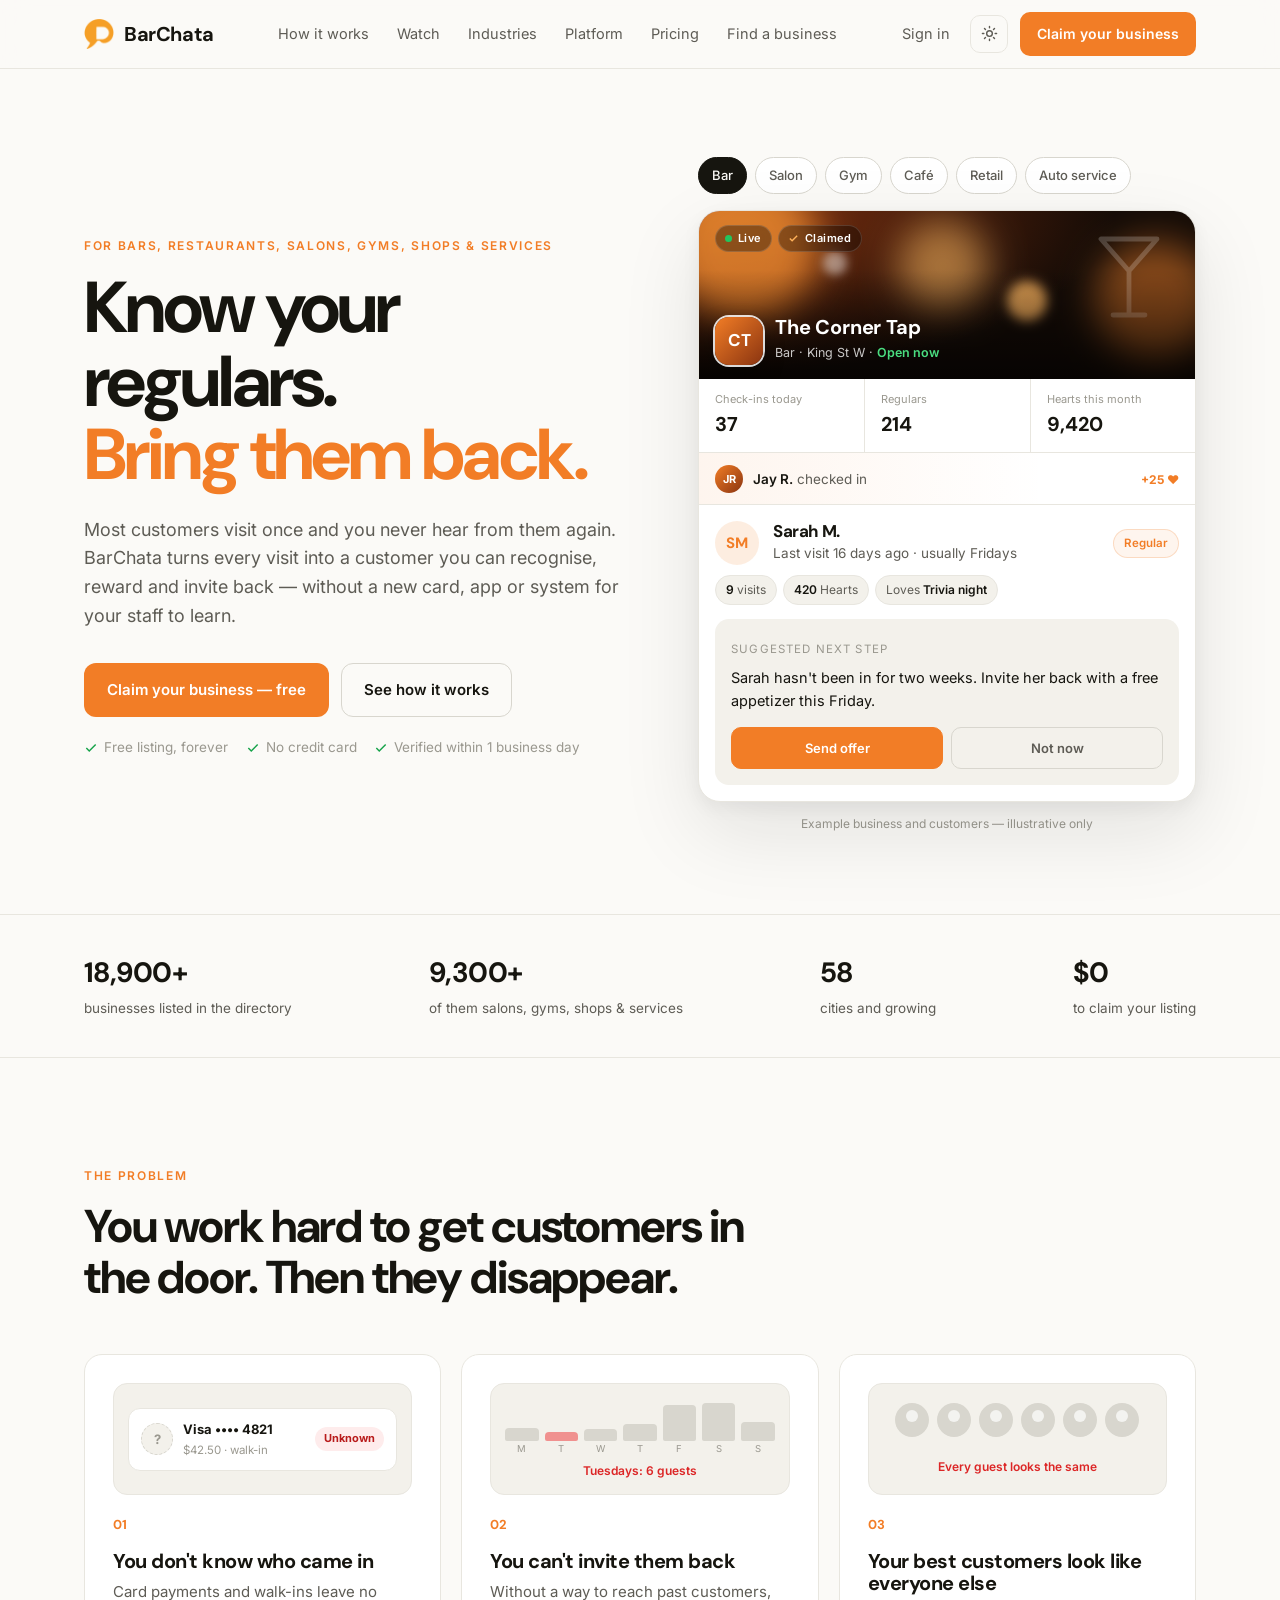
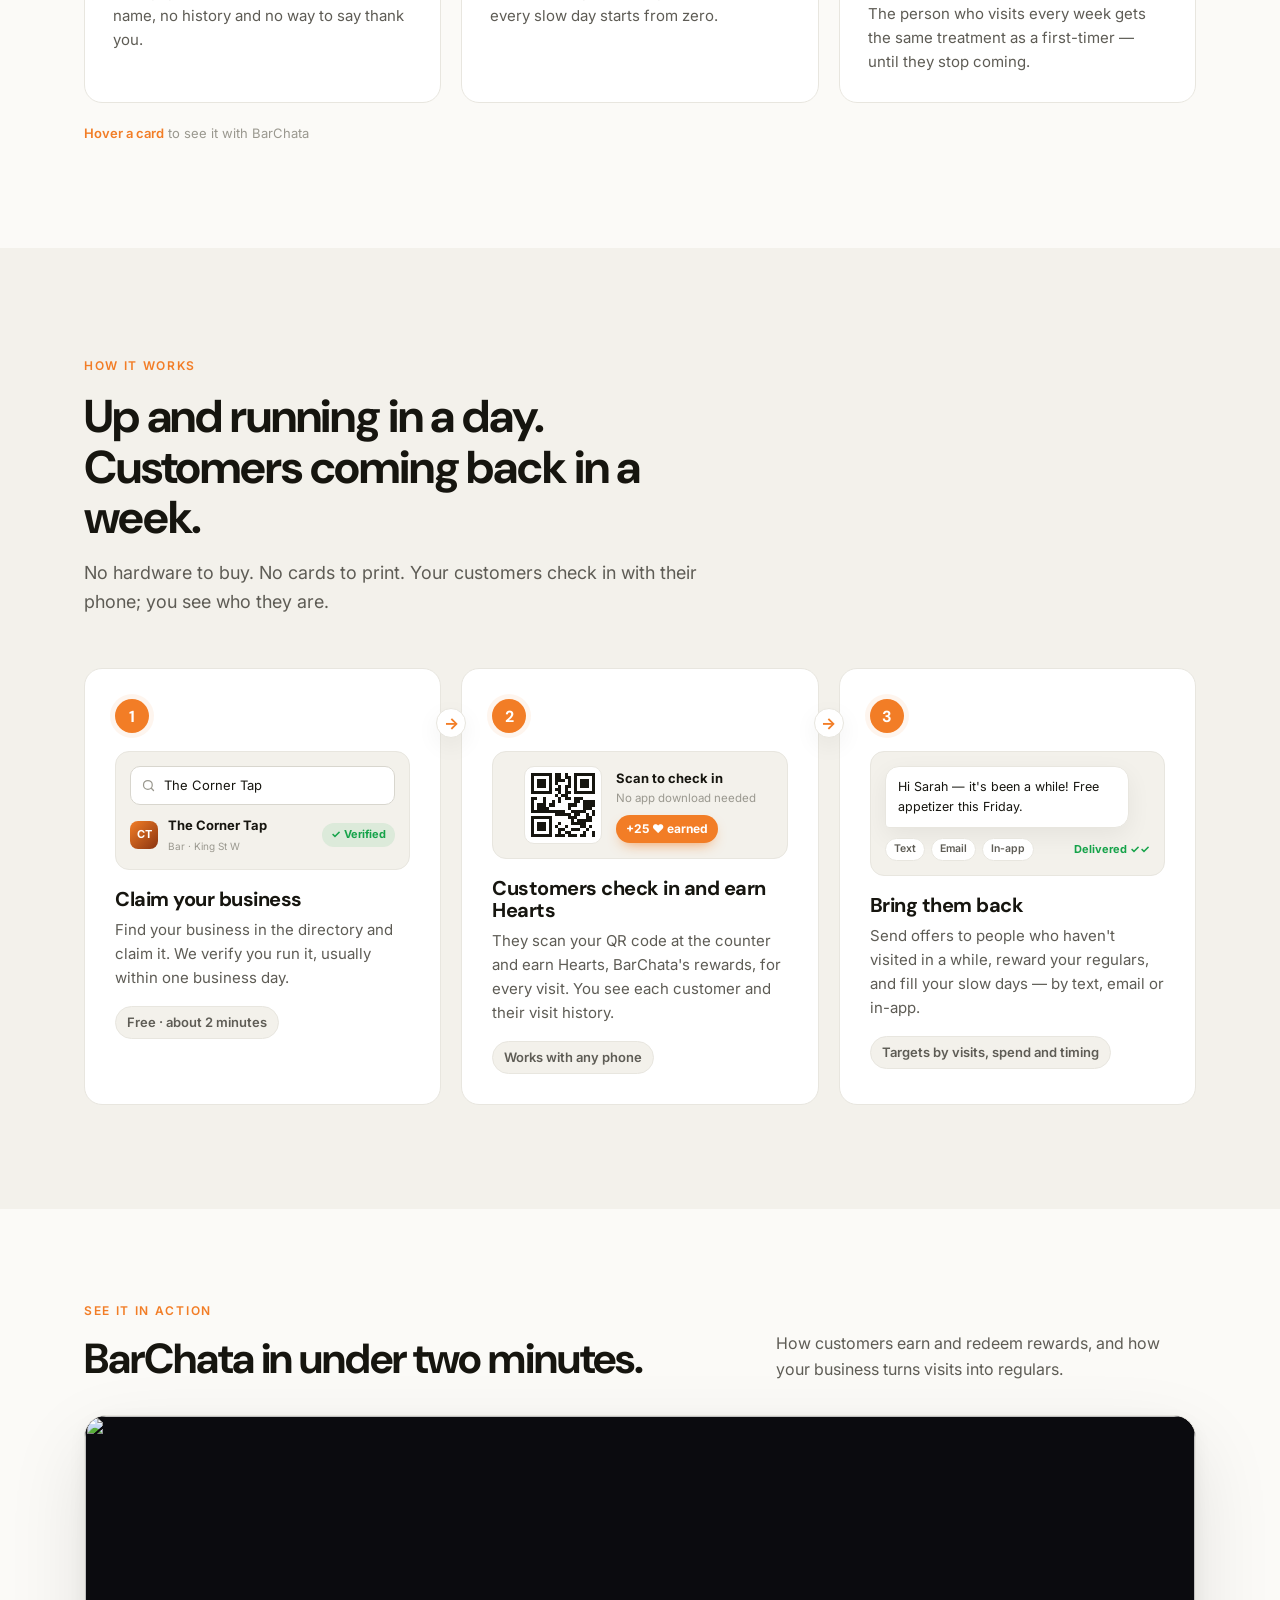
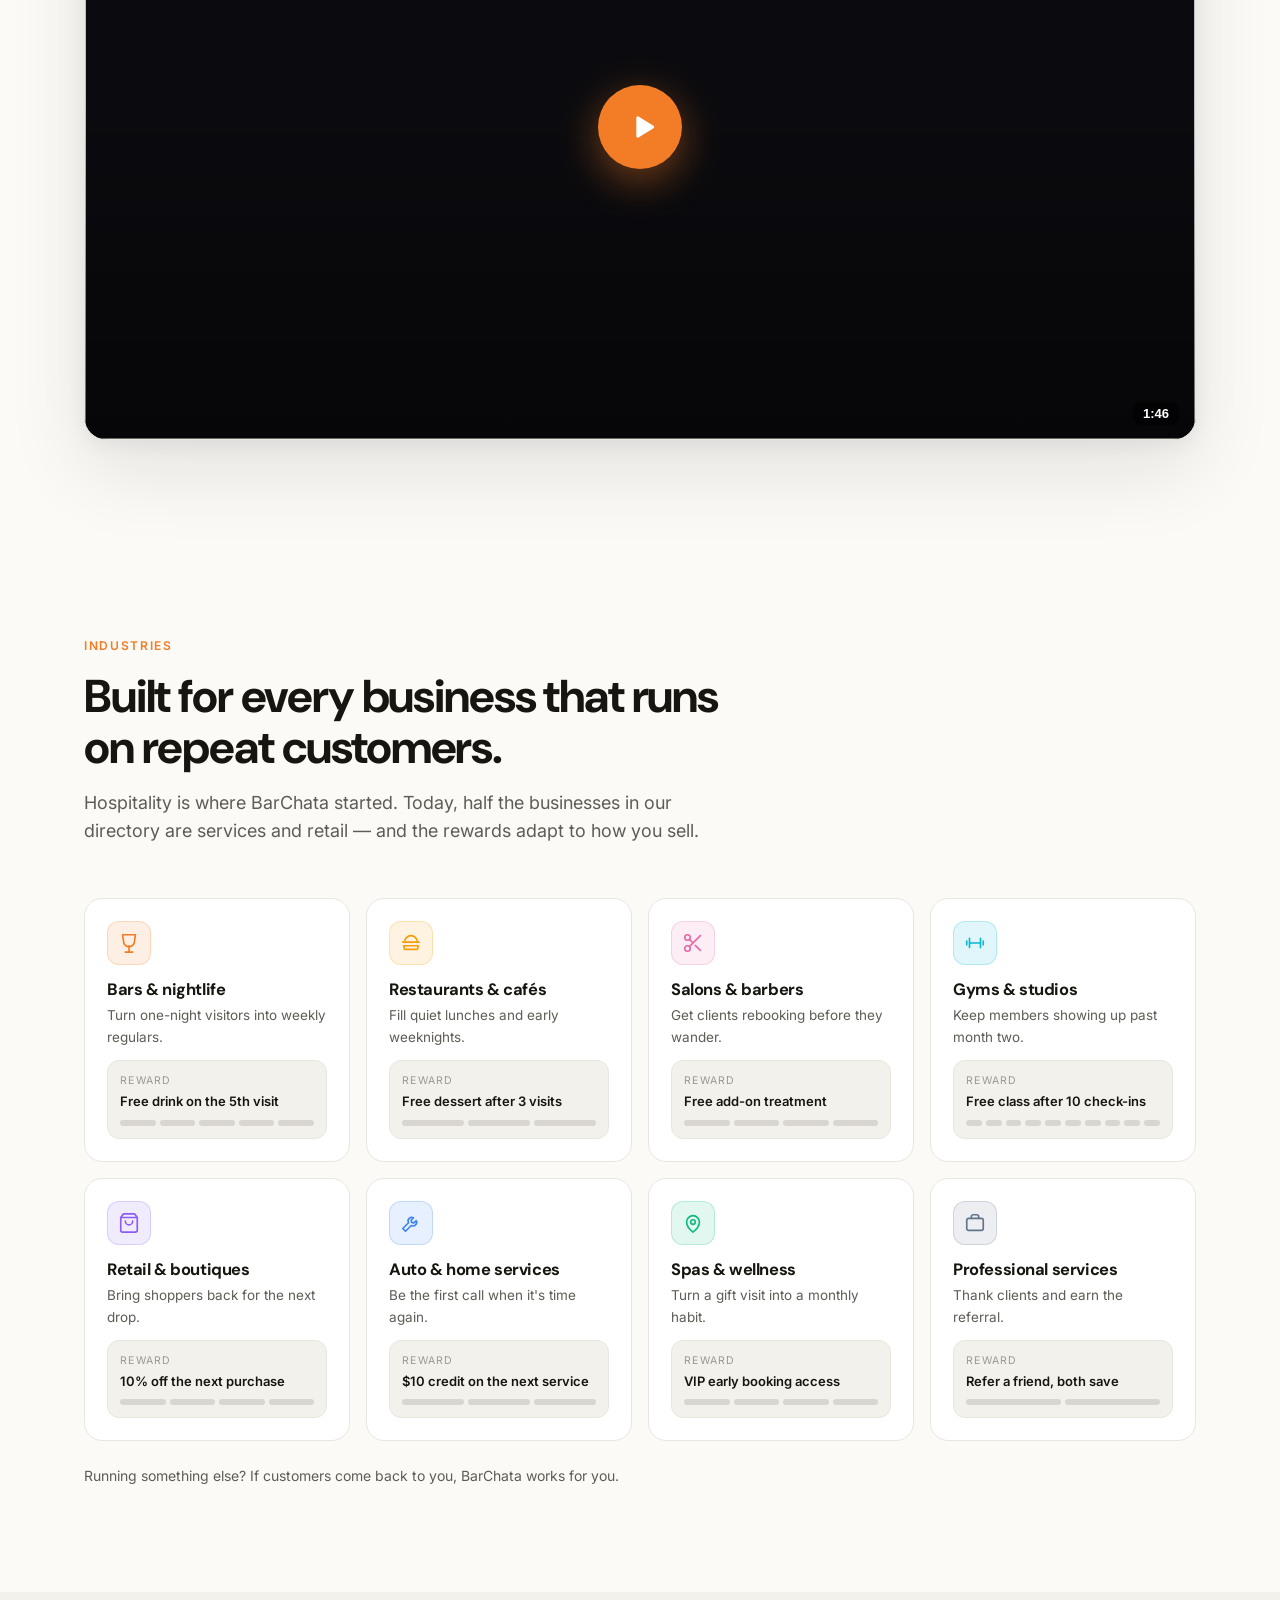
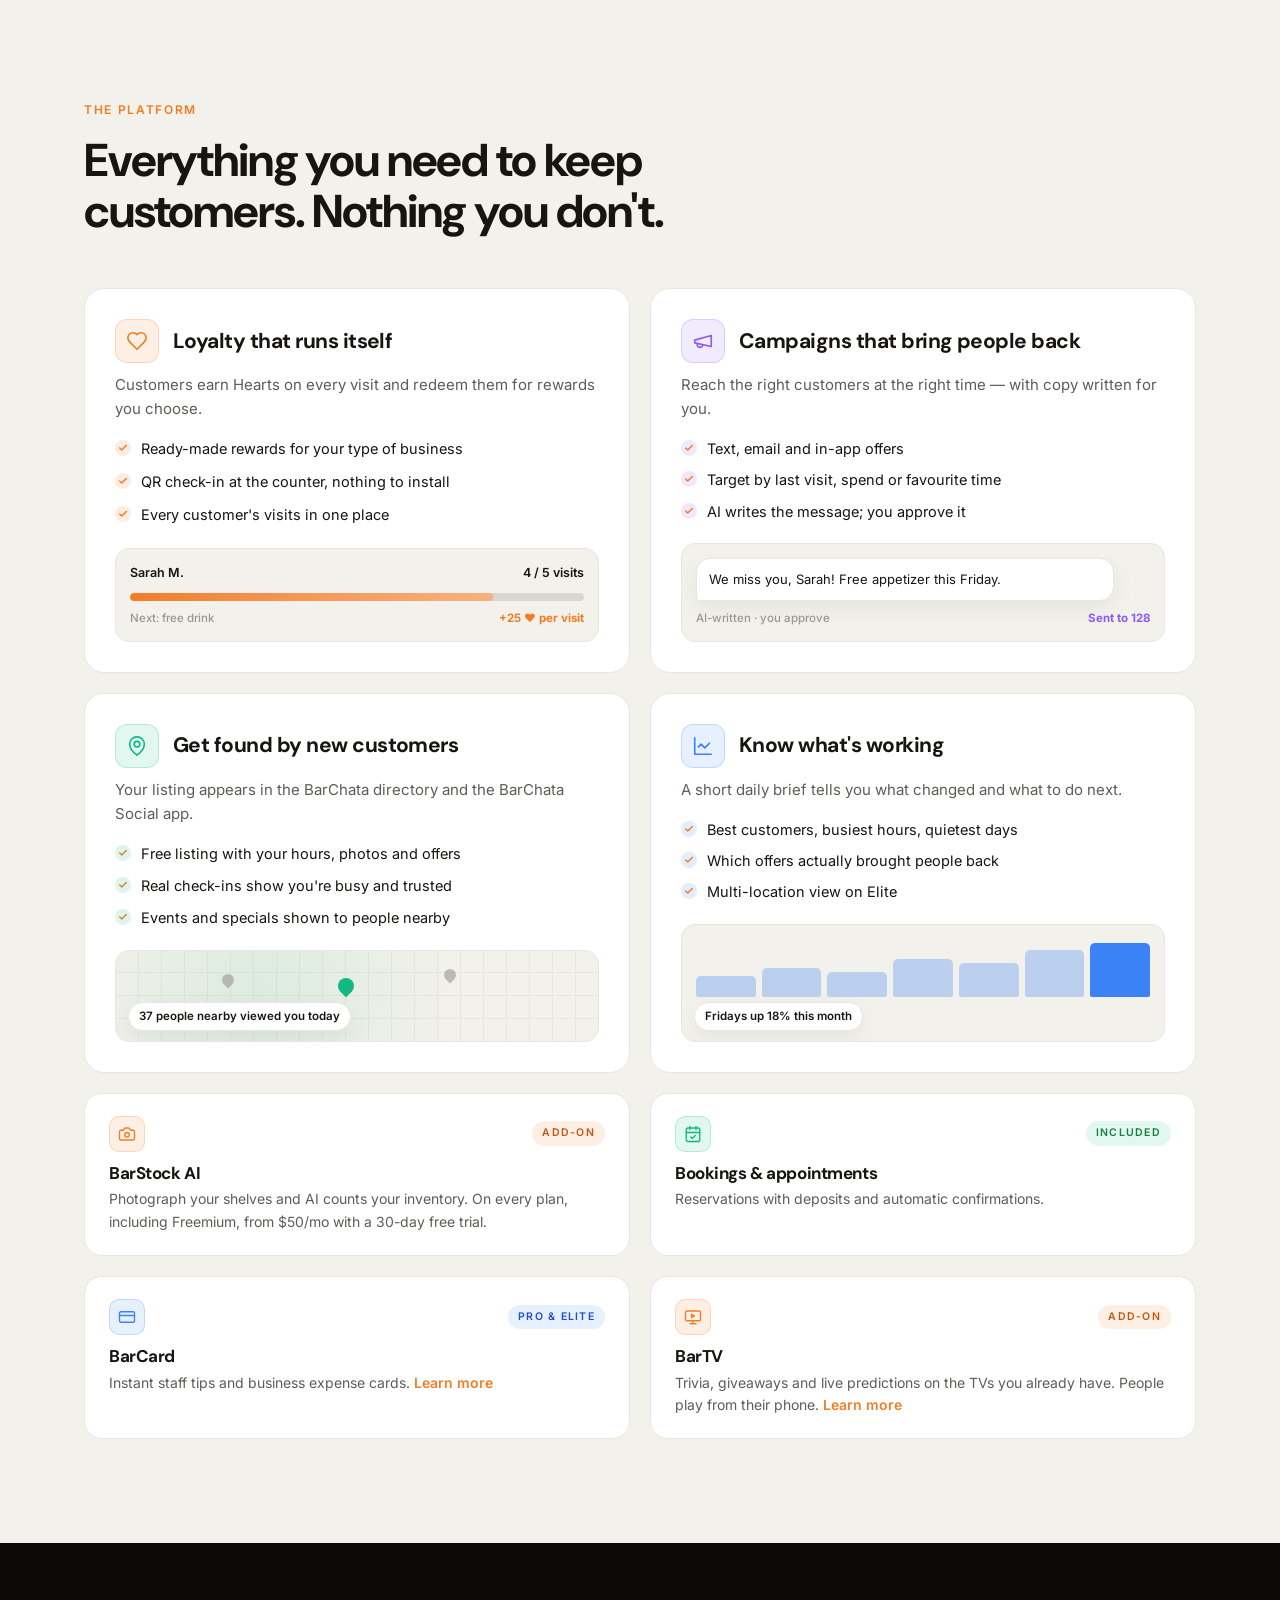
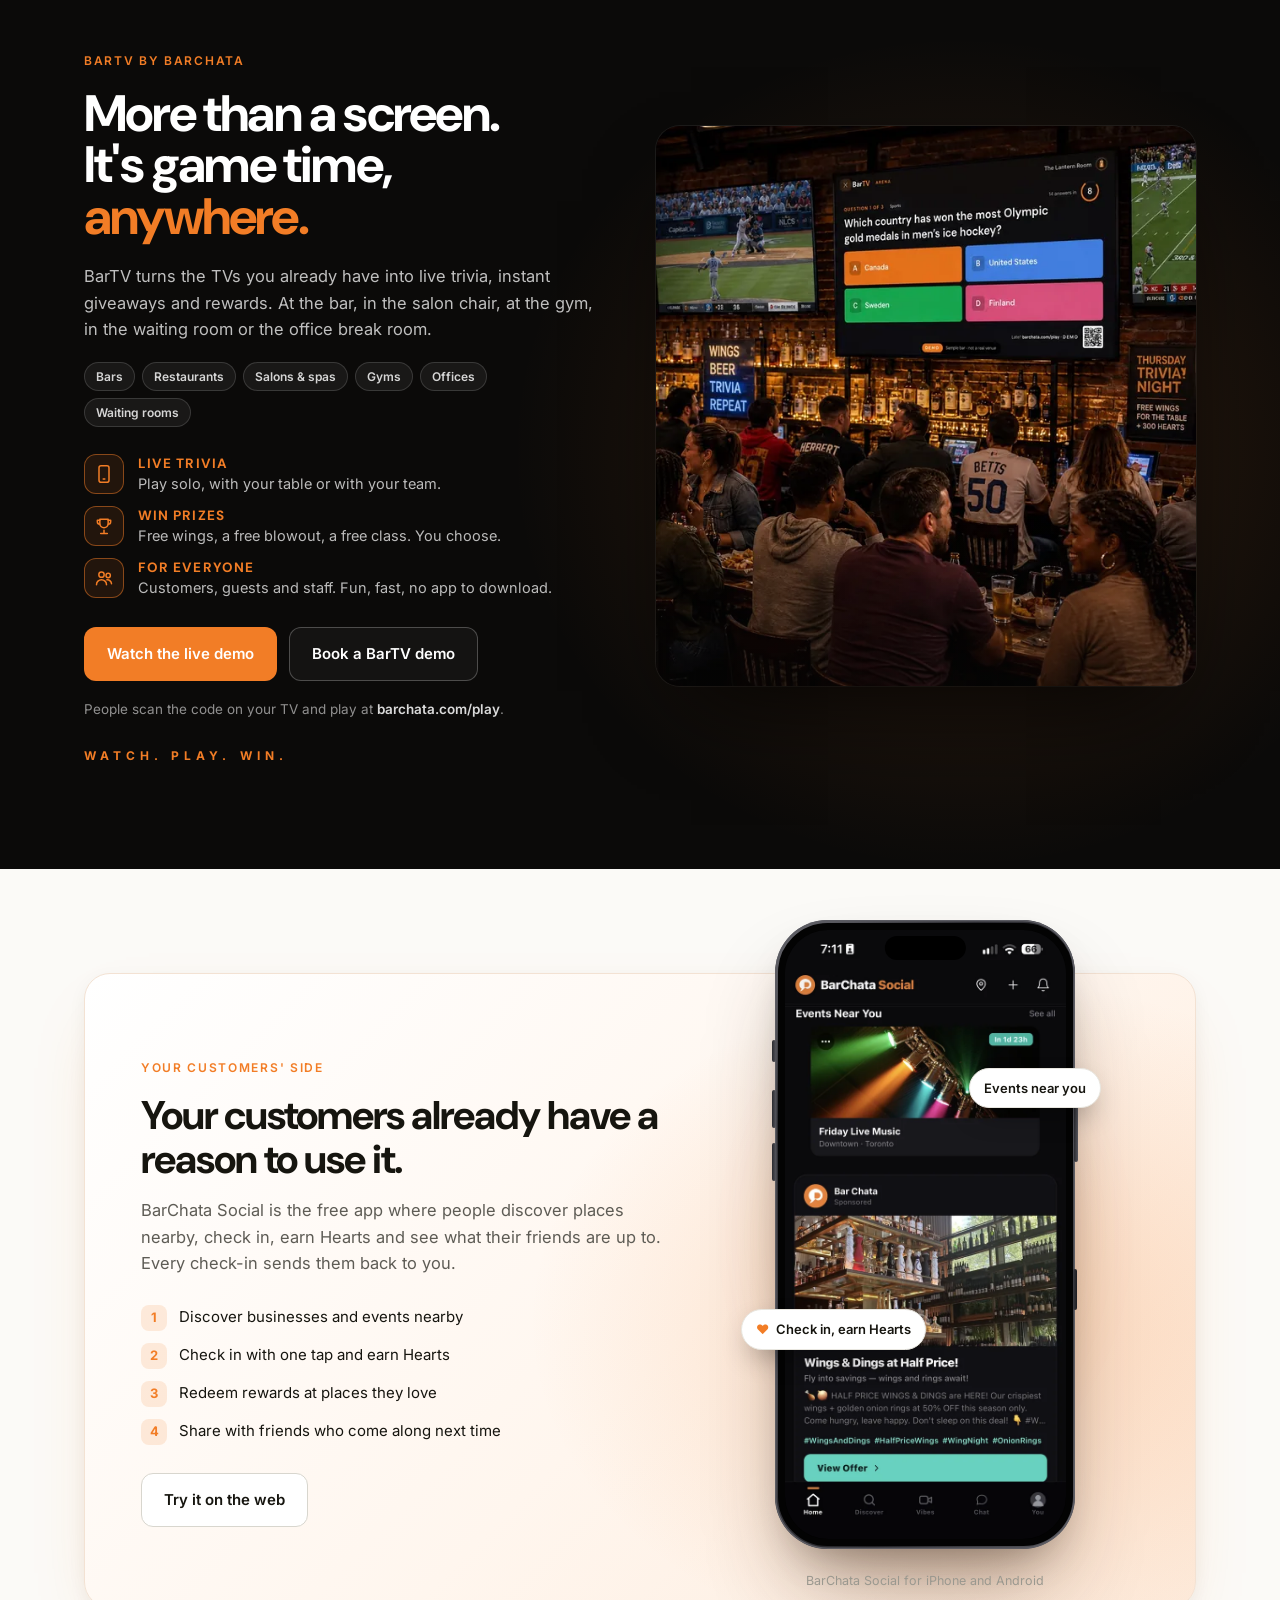
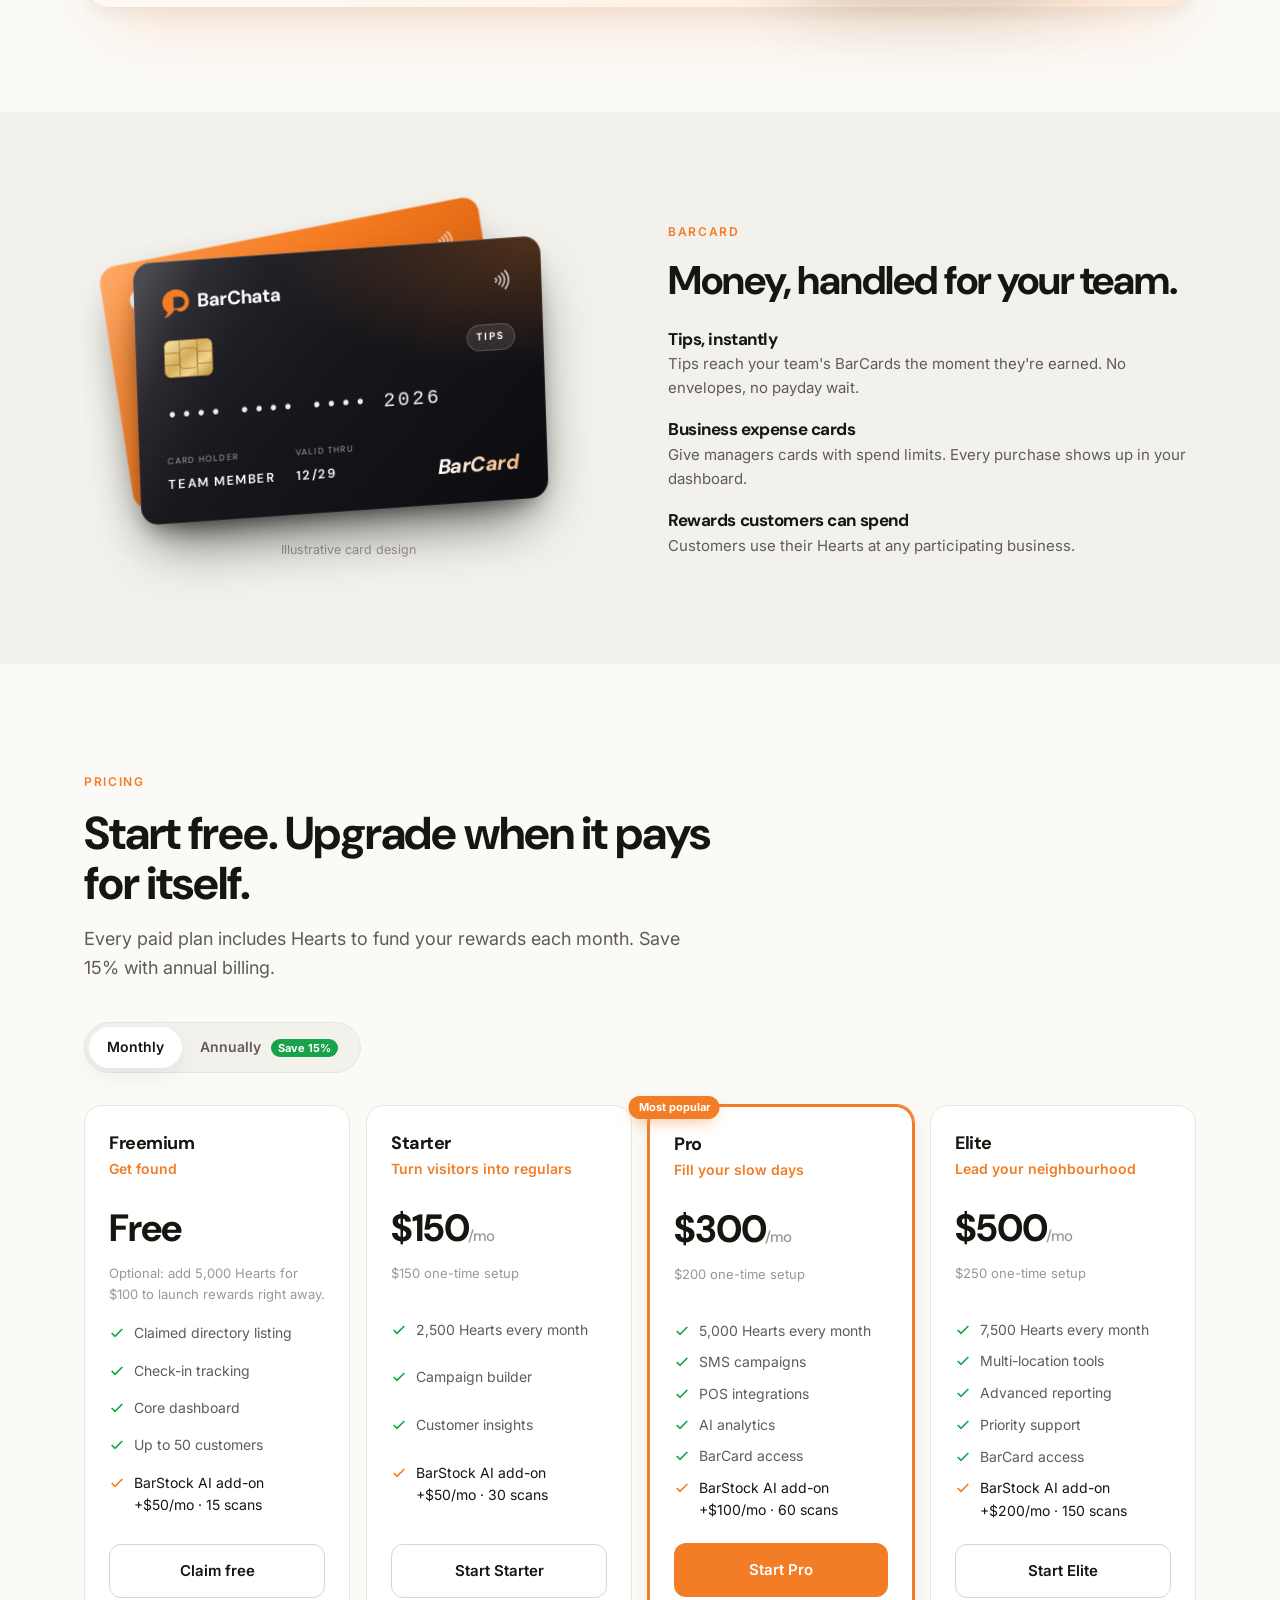
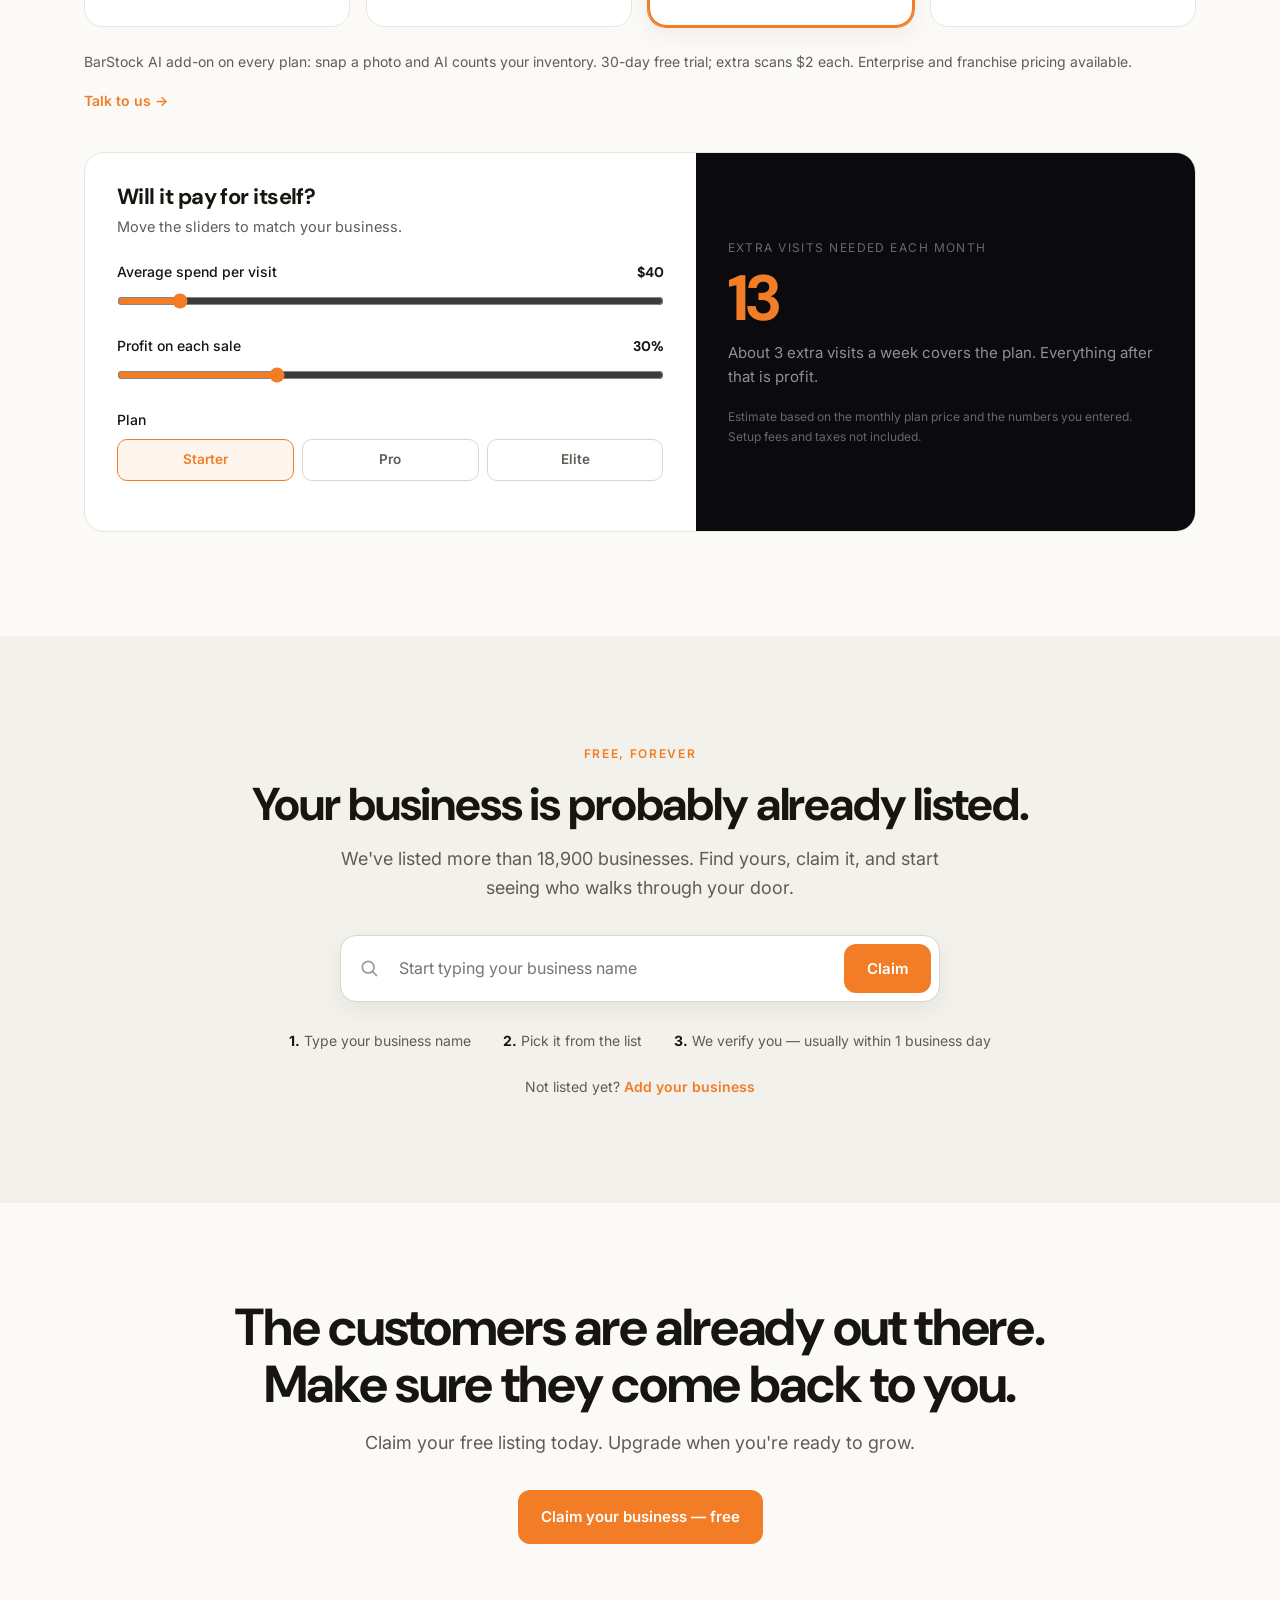
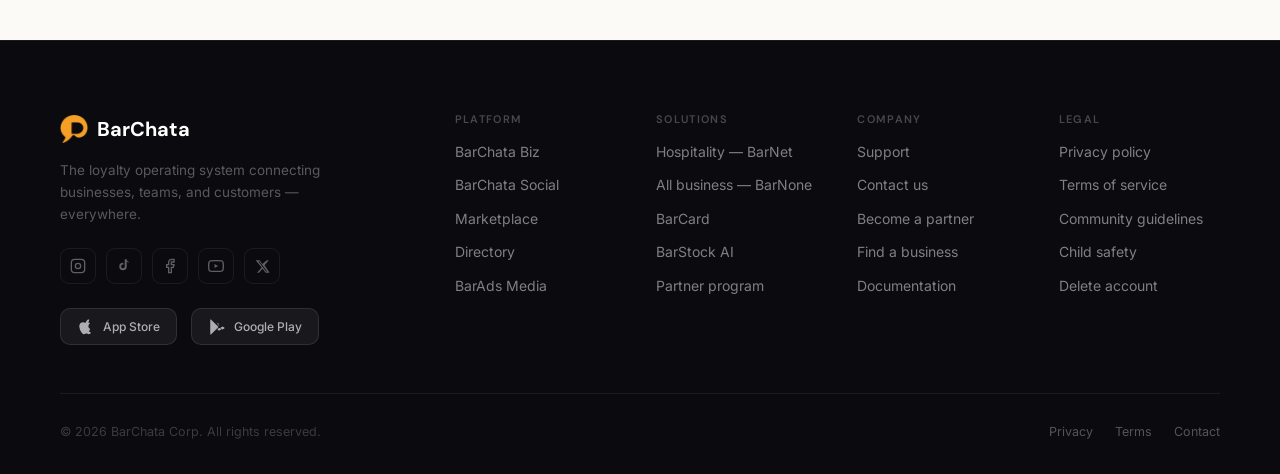
==== commit 8881a8e2: "Landing: BarTV section for every business (trivia, giveaways, rewards), BarTV add-on card, add-ons 2" ====
--- a/index.html
+++ b/index.html
@@ -229,7 +229,7 @@
 .pcard ul{list-style:none;display:grid;gap:8px}
 .pcard li{font-size:14.5px;display:flex;gap:10px}
 .pcard li::before{content:"";width:6px;height:6px;border-radius:50%;background:var(--orange);margin-top:9px;flex-shrink:0}
-.addons{margin-top:1.25rem;display:grid;grid-template-columns:repeat(3,1fr);gap:1.25rem}
+.addons{margin-top:1.25rem;display:grid;grid-template-columns:repeat(2,1fr);gap:1.25rem}
 .addon{padding:22px 24px;border-radius:16px;border:1px dashed var(--border-2)}
 .addon small{font-size:11px;font-weight:600;text-transform:uppercase;letter-spacing:.12em;color:var(--text-3)}
 .addon h4{font-size:17px;margin:6px 0}
@@ -565,6 +565,47 @@
 .f-bottom-links a{font-size:12.5px;color:rgba(255,255,255,0.3);transition:color .15s}
 .f-bottom-links a:hover{color:#fff}
 
+/* ═══ BARTV (Nov 4, 2026) — game-time band between the platform and the customer app ═══
+   Photo and text sit together in the page's 1160px column, so the layout holds on any screen width. */
+.bartv{position:relative;overflow:hidden;background:#0B0A09;color:#fff;isolation:isolate}
+.bartv::before{content:"";position:absolute;right:-10%;top:10%;width:70%;height:90%;background:radial-gradient(closest-side,rgba(242,125,38,.16),rgba(242,125,38,0));z-index:-1;pointer-events:none}
+.btv-grid{display:grid;grid-template-columns:minmax(0,1fr) minmax(0,1.05fr);gap:clamp(2rem,4.5vw,4.5rem);align-items:center}
+.btv-copy{max-width:560px}
+.btv-photo{margin:0;position:relative;border-radius:24px;overflow:hidden;aspect-ratio:988/1024;max-height:640px;box-shadow:0 40px 90px -35px rgba(0,0,0,.85),0 0 0 1px rgba(255,255,255,.07)}
+.btv-photo img{width:100%;height:100%;object-fit:cover;object-position:center 30%;display:block}
+.btv-photo::after{content:"";position:absolute;inset:0;pointer-events:none;background:linear-gradient(0deg,rgba(11,10,9,.35) 0%,rgba(11,10,9,0) 32%)}
+.bartv .eyebrow{margin-bottom:1.1rem}
+.bartv h2{font-size:clamp(34px,4vw,54px);line-height:1;letter-spacing:-.035em;margin-bottom:1.35rem;color:#fff}
+.bartv h2 em{font-style:normal;color:var(--orange)}
+.btv-lead{color:rgba(255,255,255,.74);font-size:16.5px;line-height:1.6;margin-bottom:1.6rem}
+.btv-where{list-style:none;display:flex;flex-wrap:wrap;gap:7px;margin:-.4rem 0 1.7rem;padding:0}
+.btv-where li{font-size:12px;font-weight:600;color:rgba(255,255,255,.82);background:rgba(255,255,255,.06);border:1px solid rgba(255,255,255,.14);border-radius:999px;padding:4px 11px}
+.btv-feats{list-style:none;display:grid;gap:12px;margin:0 0 1.8rem;padding:0}
+.btv-feats li{display:flex;gap:14px;align-items:center}
+.btv-ico{width:40px;height:40px;border-radius:12px;border:1px solid rgba(242,125,38,.5);background:rgba(242,125,38,.1);color:var(--orange);display:flex;align-items:center;justify-content:center;flex-shrink:0}
+.btv-ico svg{width:20px;height:20px}
+.btv-feats b{display:block;font-family:'DM Sans',sans-serif;font-size:13.5px;font-weight:700;letter-spacing:.08em;text-transform:uppercase;color:var(--orange);line-height:1.3}
+.btv-feats small{display:block;font-size:14.5px;color:rgba(255,255,255,.72);line-height:1.45}
+.btv-ctas{display:flex;gap:12px;flex-wrap:wrap}
+.bartv .btv-ghost{border-color:rgba(255,255,255,.24);color:#fff;background:rgba(255,255,255,.04)}
+.bartv .btv-ghost:hover{border-color:var(--orange);color:var(--orange)}
+.btv-note{margin-top:1.1rem;font-size:13.5px;color:rgba(255,255,255,.55)}
+.btv-note b{color:rgba(255,255,255,.85);font-weight:600}
+.btv-tag{margin-top:1.6rem;font-size:12px;font-weight:700;letter-spacing:.42em;color:var(--orange);text-transform:uppercase}
+@media(max-width:960px){
+.btv-grid{grid-template-columns:1fr}
+.btv-photo{order:-1;aspect-ratio:4/3;max-height:none}
+.btv-photo img{object-position:58% 22%}
+.btv-copy{max-width:640px}
+}
+@media(max-width:600px){
+.btv-photo{aspect-ratio:1/1;border-radius:18px}
+.btv-photo img{object-position:62% 20%}
+.btv-lead{font-size:16px}
+.btv-ctas .btn{width:100%}
+}
+@media (prefers-reduced-motion:reduce){.bartv *{transition:none!important}}
+
 /* ═══ STORE BADGES ═══ */
 .stores{display:flex;gap:14px;margin-top:1.5rem}
 .stores a{display:flex;align-items:center;gap:8px;background:rgba(255,255,255,0.06);border:1px solid rgba(255,255,255,0.1);border-radius:10px;padding:8px 16px;font-size:12px;color:rgba(255,255,255,0.65);font-weight:500;transition:all .15s}
@@ -584,13 +625,24 @@
 @media(max-width:600px){
 .ind-grid,.pr-grid{grid-template-columns:1fr}
 .hero-btns .btn{width:100%}
-.signin{display:none}
+/* Nov 3, 2026: Sign in stays visible on phones (Jericho: "Can't see the sign in page"). */
+.nav-inner{padding:0 1rem;gap:.5rem}
+.nav-brand{font-size:18px;gap:8px;margin-right:0}
+.nav-right{gap:.5rem}
+.signin{font-size:14px;font-weight:600;color:var(--text);padding:8px 4px}
+.theme-btn{width:34px;height:34px}
+.nav-right .btn{padding:9px 13px;font-size:13.5px}
+/* Footer columns were 3px wider than a phone, so the page slid sideways. */
+.f-grid{gap:1.75rem 1.25rem}
+.f-grid>*{min-width:0}
+.f-col a{overflow-wrap:anywhere}
 .demo-stats b{font-size:16px}
 .dir form{flex-direction:column}
 .proof .wrap{display:grid;grid-template-columns:1fr 1fr;gap:1.5rem}
 .nav-cta-long{display:none}
 .nav-cta-short{display:inline}
 }
+@media(max-width:360px){.theme-btn{display:none}}
 @media (prefers-reduced-motion:reduce){*{transition:none!important;scroll-behavior:auto!important}}
 </style>
 </head>
@@ -818,7 +870,34 @@
       <div class="addon fx rv" style="--ic:#F27D26"><div class="ad-head"><div class="ind-ico sm"><svg viewBox="0 0 24 24" fill="none" stroke="currentColor" stroke-width="1.8" stroke-linecap="round" stroke-linejoin="round"><path d="M14.5 4h-5L7 7H4a2 2 0 0 0-2 2v9a2 2 0 0 0 2 2h16a2 2 0 0 0 2-2V9a2 2 0 0 0-2-2h-3l-2.5-3z"/><circle cx="12" cy="13" r="3"/></svg></div><small class="t-or">Add-on</small></div><h4>BarStock AI</h4><p>Photograph your shelves and AI counts your inventory. On every plan, including Freemium, from <span data-cat="barstock.from">$50</span>/mo with a <span data-cat="trial">30</span>-day free trial.</p></div>
       <div class="addon fx rv" style="--ic:#10B981"><div class="ad-head"><div class="ind-ico sm"><svg viewBox="0 0 24 24" fill="none" stroke="currentColor" stroke-width="1.8" stroke-linecap="round" stroke-linejoin="round"><rect x="3" y="4" width="18" height="18" rx="2"/><path d="M16 2v4M8 2v4M3 10h18M9 16l2 2 4-4"/></svg></div><small class="t-gr">Included</small></div><h4>Bookings &amp; appointments</h4><p>Reservations with deposits and automatic confirmations.</p></div>
       <div class="addon fx rv" style="--ic:#3B82F6"><div class="ad-head"><div class="ind-ico sm"><svg viewBox="0 0 24 24" fill="none" stroke="currentColor" stroke-width="1.8" stroke-linecap="round" stroke-linejoin="round"><rect x="2" y="5" width="20" height="14" rx="2"/><path d="M2 10h20"/></svg></div><small class="t-bl">Pro &amp; Elite</small></div><h4>BarCard</h4><p>Instant staff tips and business expense cards. <a href="#barcard">Learn more</a></p></div>
-    </div>
+      <div class="addon fx rv" style="--ic:#F27D26"><div class="ad-head"><div class="ind-ico sm"><svg viewBox="0 0 24 24" fill="none" stroke="currentColor" stroke-width="1.8" stroke-linecap="round" stroke-linejoin="round"><rect x="2" y="4" width="20" height="13" rx="2"/><path d="M8 21h8M12 17v4"/><path d="m10 8.5 4 2-4 2z"/></svg></div><small class="t-or">Add-on</small></div><h4>BarTV</h4><p>Trivia, giveaways and live predictions on the TVs you already have. People play from their phone. <a href="#bartv">Learn more</a></p></div>
+    </div>
+  </div>
+</section>
+
+<section id="bartv" class="bartv" aria-labelledby="bartv-h">
+  <div class="wrap btv-grid">
+    <div class="btv-copy rv">
+      <span class="eyebrow">BarTV by BarChata</span>
+      <h2 id="bartv-h">More than a screen.<br>It's game time,<br><em>anywhere.</em></h2>
+      <p class="btv-lead">BarTV turns the TVs you already have into live trivia, instant giveaways and rewards. At the bar, in the salon chair, at the gym, in the waiting room or the office break room.</p>
+      <ul class="btv-where" aria-label="Where BarTV works"><li>Bars</li><li>Restaurants</li><li>Salons &amp; spas</li><li>Gyms</li><li>Offices</li><li>Waiting rooms</li></ul>
+      <ul class="btv-feats">
+        <li><span class="btv-ico" aria-hidden="true"><svg viewBox="0 0 24 24" fill="none" stroke="currentColor" stroke-width="1.8" stroke-linecap="round" stroke-linejoin="round"><rect x="6" y="2" width="12" height="20" rx="2.5"/><path d="M11 18h2"/></svg></span><div><b>Live trivia</b><small>Play solo, with your table or with your team.</small></div></li>
+        <li><span class="btv-ico" aria-hidden="true"><svg viewBox="0 0 24 24" fill="none" stroke="currentColor" stroke-width="1.8" stroke-linecap="round" stroke-linejoin="round"><path d="M8 21h8M12 17v4M7 4h10v5a5 5 0 0 1-10 0V4z"/><path d="M17 5h3v2a3 3 0 0 1-3 3M7 5H4v2a3 3 0 0 0 3 3"/></svg></span><div><b>Win prizes</b><small>Free wings, a free blowout, a free class. You choose.</small></div></li>
+        <li><span class="btv-ico" aria-hidden="true"><svg viewBox="0 0 24 24" fill="none" stroke="currentColor" stroke-width="1.8" stroke-linecap="round" stroke-linejoin="round"><circle cx="9" cy="8" r="3.2"/><path d="M3 20a6 6 0 0 1 12 0"/><circle cx="17" cy="9" r="2.6"/><path d="M15.5 14.2A5 5 0 0 1 21 19"/></svg></span><div><b>For everyone</b><small>Customers, guests and staff. Fun, fast, no app to download.</small></div></li>
+      </ul>
+      <div class="btv-ctas">
+        <a class="btn btn-primary" href="https://biz.barchata.com/tv/demo" target="_blank" rel="noopener">Watch the live demo</a>
+        <a class="btn btn-ghost btv-ghost" href="mailto:hello@barchata.com?subject=BarTV%20demo">Book a BarTV demo</a>
+      </div>
+      <p class="btv-note">People scan the code on your TV and play at <b>barchata.com/play</b>.</p>
+      <p class="btv-tag">Watch. Play. Win.</p>
+    </div>
+    <figure class="btv-photo rv" style="--d:120ms">
+      <img src="/assets/bartv/bartv-night.webp" srcset="/assets/bartv/bartv-night-640.webp 640w, /assets/bartv/bartv-night.webp 988w" sizes="(max-width:960px) 100vw, 600px" width="988" height="1024" loading="lazy" decoding="async"
+         alt="BarTV on game night: people answer a live trivia question on the big screen">
+    </figure>
   </div>
 </section>
 
@@ -1365,6 +1444,10 @@
 .cf-brand{display:flex;align-items:center;gap:9px;margin:0 0 16px;font-weight:800;font-size:19px;letter-spacing:-.01em;color:var(--text)}
 .cf-brand img{display:block;width:28px;height:auto}
 .cf-brand b{color:var(--orange);font-weight:800}
+.cf-agree{display:flex;align-items:flex-start;gap:9px;font-size:13px;color:var(--text-2);margin:2px 0 12px;line-height:1.45;cursor:pointer}
+.cf-agree input{margin-top:3px;width:16px;height:16px;flex:none;accent-color:var(--orange)}
+.cf-agree a{color:var(--orange)}
+.cf-agree.bad{color:#e5484d}
 @media (max-width:560px){.cf-grid{grid-template-columns:1fr}}
 </style>
 <div class="cf-ov" id="cf-ov" role="dialog" aria-modal="true" aria-labelledby="cf-h">
@@ -1400,6 +1483,7 @@
         <div class="cf-f full"><label for="cf-msg">Message</label><textarea id="cf-msg" name="message" maxlength="3000" placeholder="How can we help?" required></textarea></div>
       </div>
       <div class="cf-hp" aria-hidden="true"><label for="cf-website">Website</label><input id="cf-website" name="website" tabindex="-1" autocomplete="off"></div>
+      <label class="cf-agree" id="cf-agree-row" for="cf-agree"><input type="checkbox" id="cf-agree" name="agree"><span>I agree to the BarChata <a href="https://www.barchata.com/terms" target="_blank" rel="noopener">Terms of Service</a> and <a href="https://www.barchata.com/privacy" target="_blank" rel="noopener">Privacy Policy</a>, including how BarChata keeps the messages and files I send.</span></label>
       <div class="cf-err" id="cf-err" role="alert"></div>
       <div class="cf-act">
         <button type="button" class="cf-cancel" id="cf-cancel">Cancel</button>
@@ -1477,10 +1561,13 @@
   if(name.length<2)return bad('cf-name','Please add your full name.');
   if(!/^[^\s@]+@[^\s@]+\.[^\s@]{2,}$/.test(email))return bad('cf-email','Please enter your email address (like you@yourbusiness.com) so we can reply.');
   if(msg.length<10)return bad('cf-msg','Please tell us a little more (at least 10 characters).');
+  var agreeRow=document.getElementById('cf-agree-row');agreeRow.classList.remove('bad');
+  if(!document.getElementById('cf-agree').checked){agreeRow.classList.add('bad');showErr('Please tick the box to agree to our Terms and Privacy Policy.');return}
   send.disabled=true;send.textContent='Sending...';
   fetch(FN,{method:'POST',headers:{'Content-Type':'application/json'},body:JSON.stringify({
    name:name,email:email,company:v('cf-company'),phone:v('cf-phone'),topic:v('cf-topic'),venues:v('cf-venues'),
-   message:msg,website:document.getElementById('cf-website').value,elapsed_ms:Date.now()-opened,page:location.href
+   message:msg,website:document.getElementById('cf-website').value,elapsed_ms:Date.now()-opened,page:location.href,
+   agree:true,terms_version:'2026-10-18',consent_text:'I agree to the BarChata Terms of Service and Privacy Policy, including how BarChata keeps the messages and files I send.'
   })}).then(function(r){return r.json().catch(function(){return {}})}).then(function(d){
    if(d&&d.ok){
     form.reset();form.style.display='none';done.style.display='block';
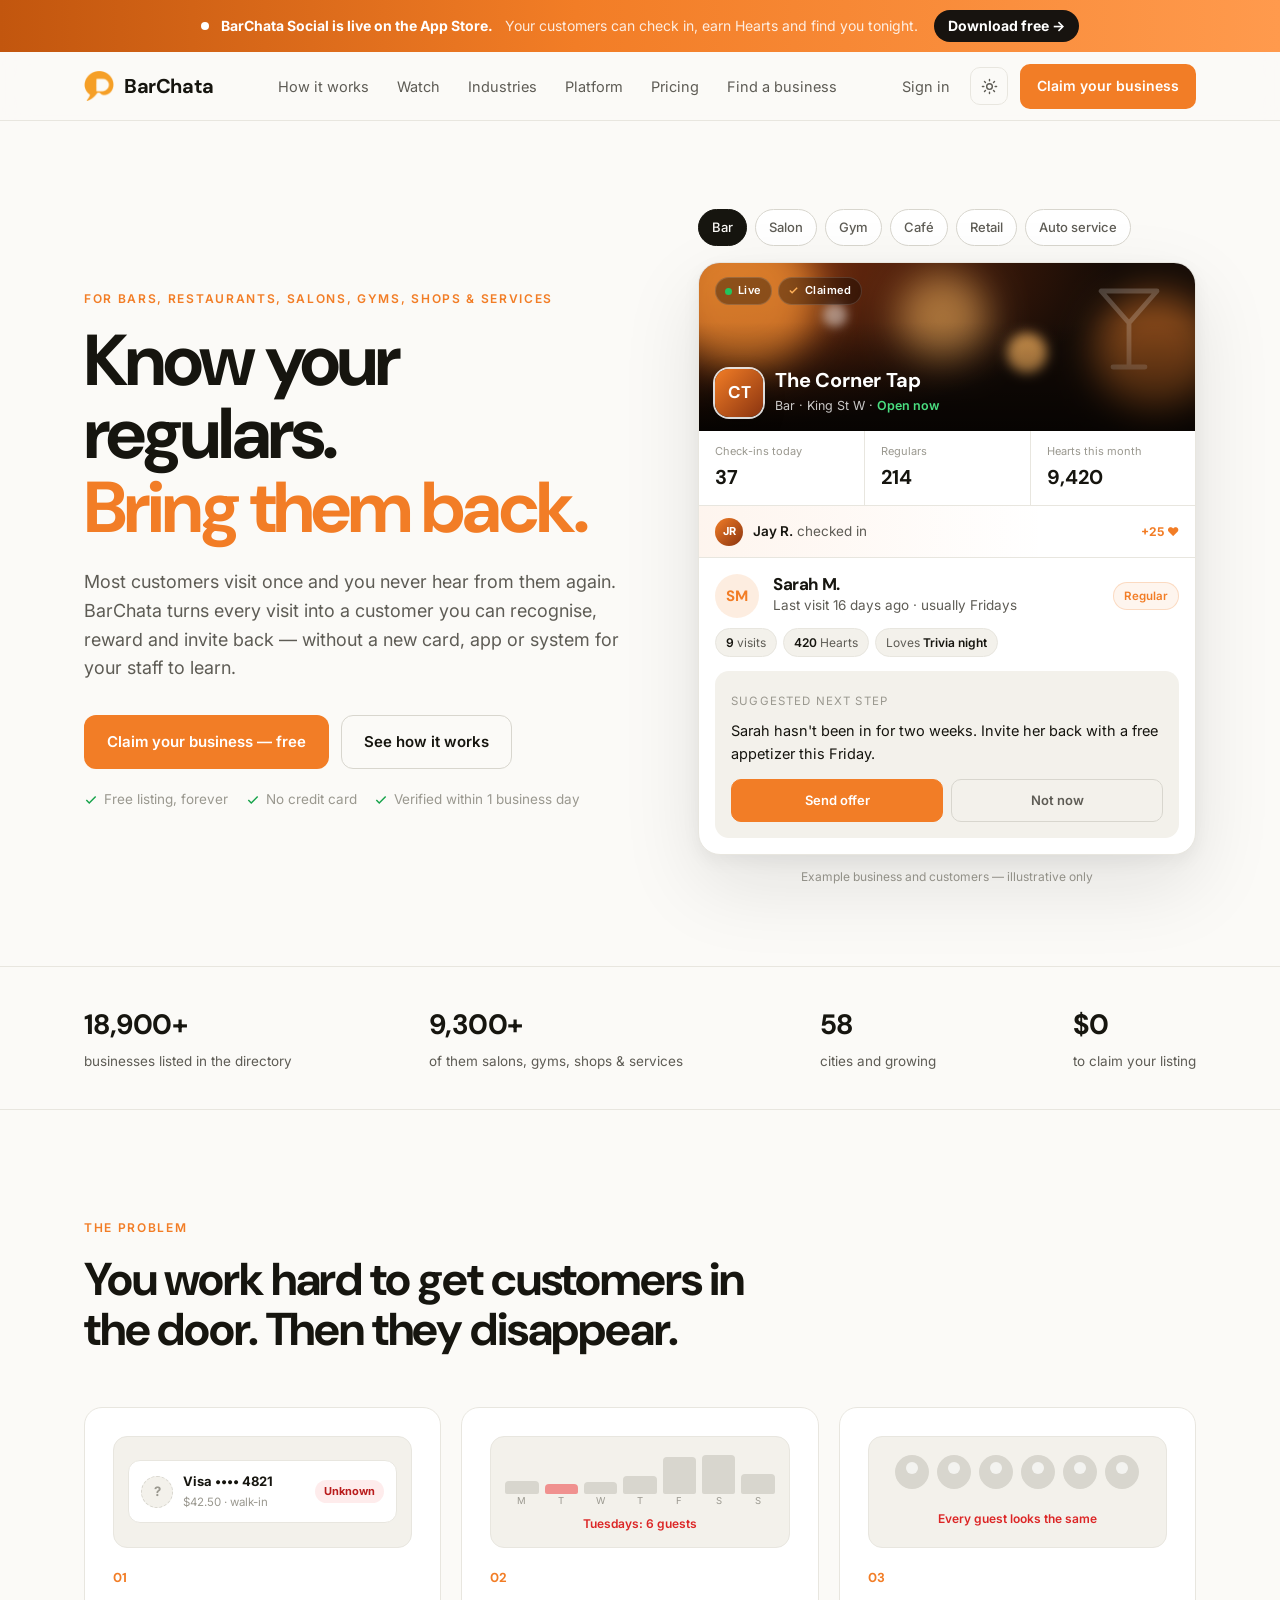
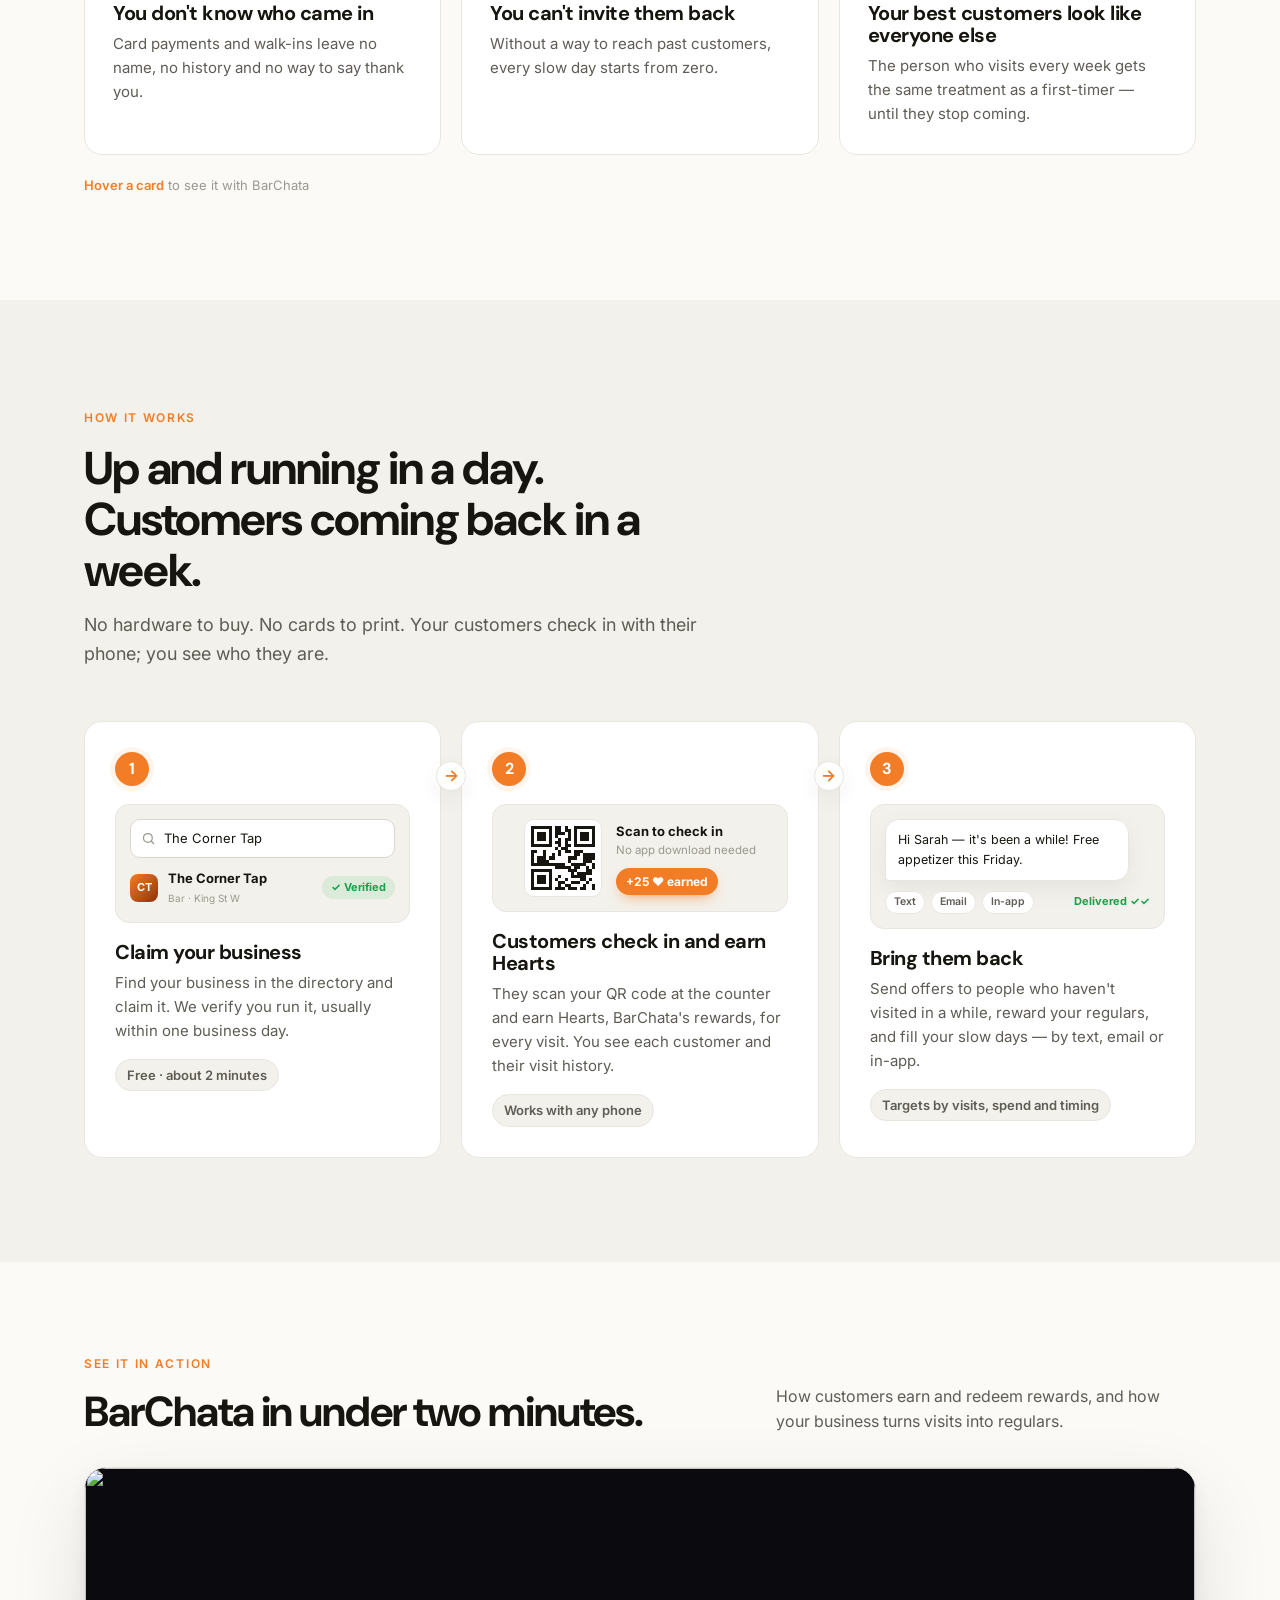
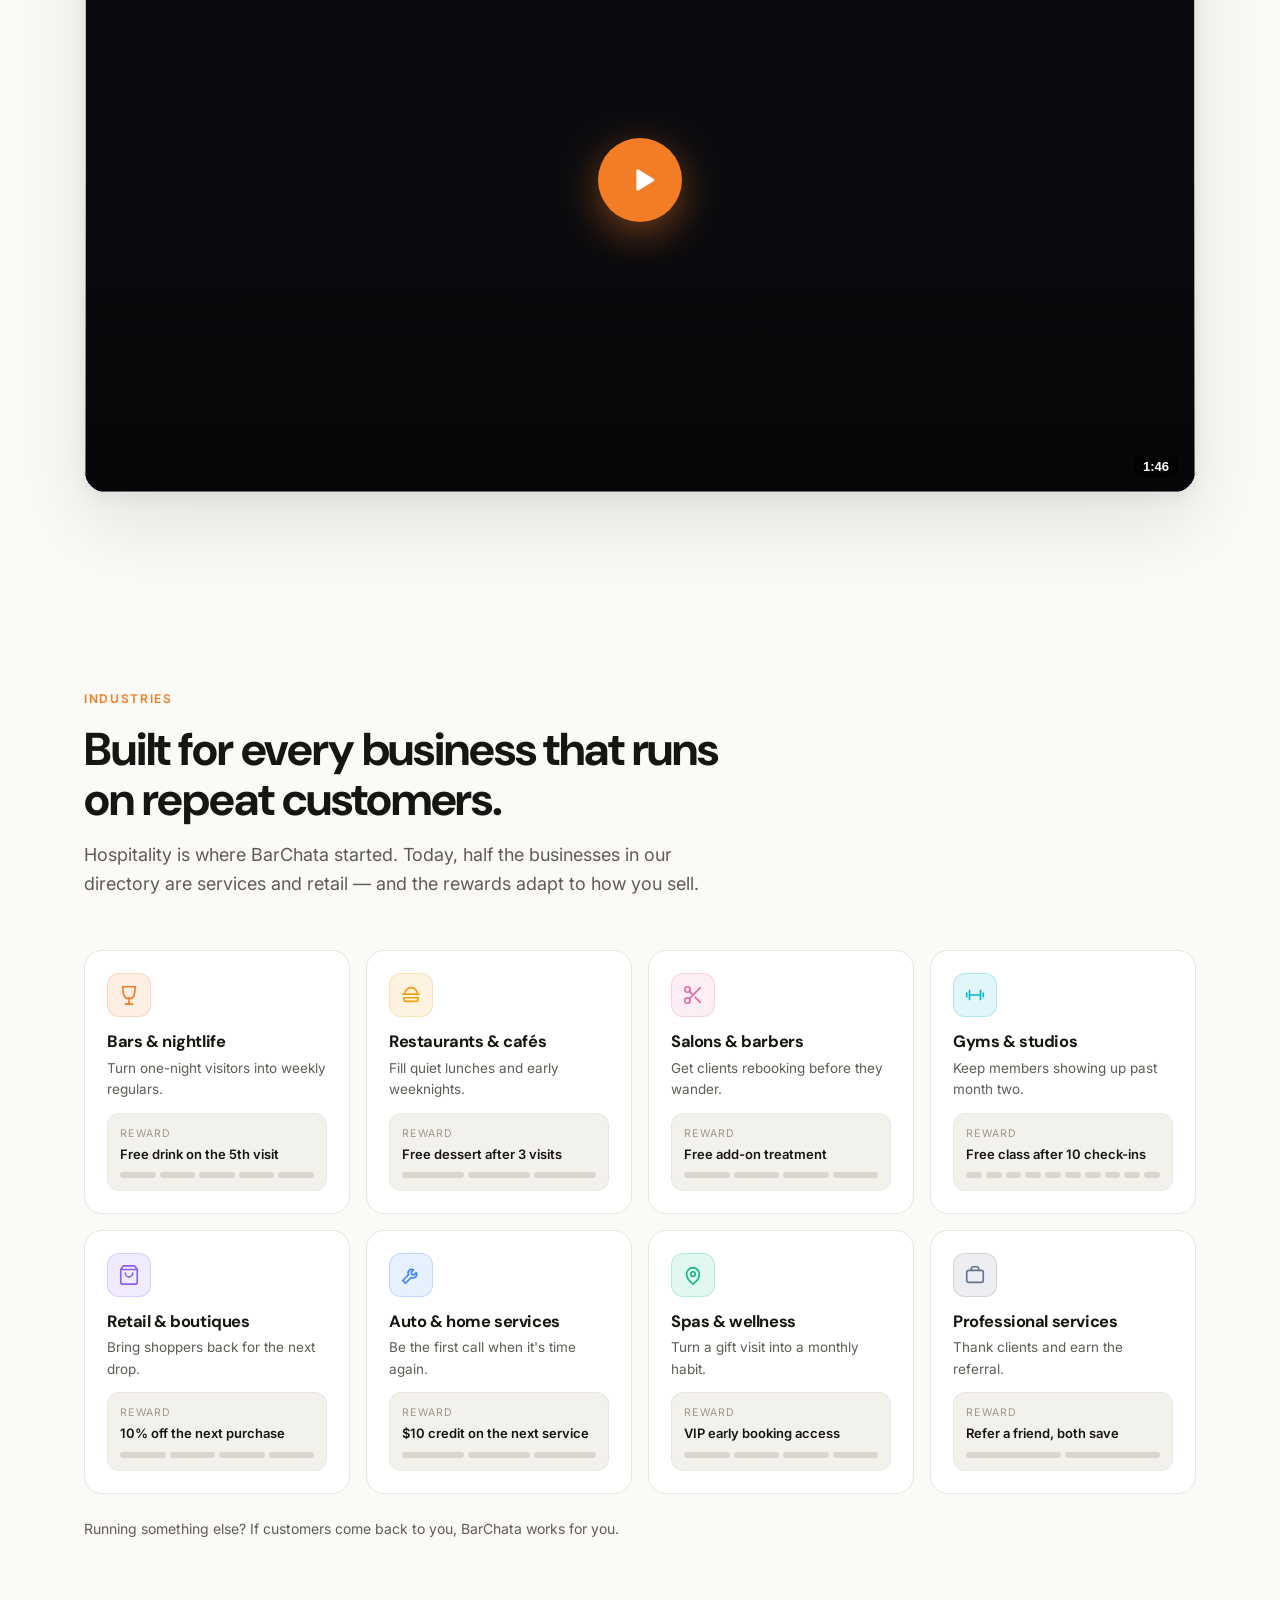
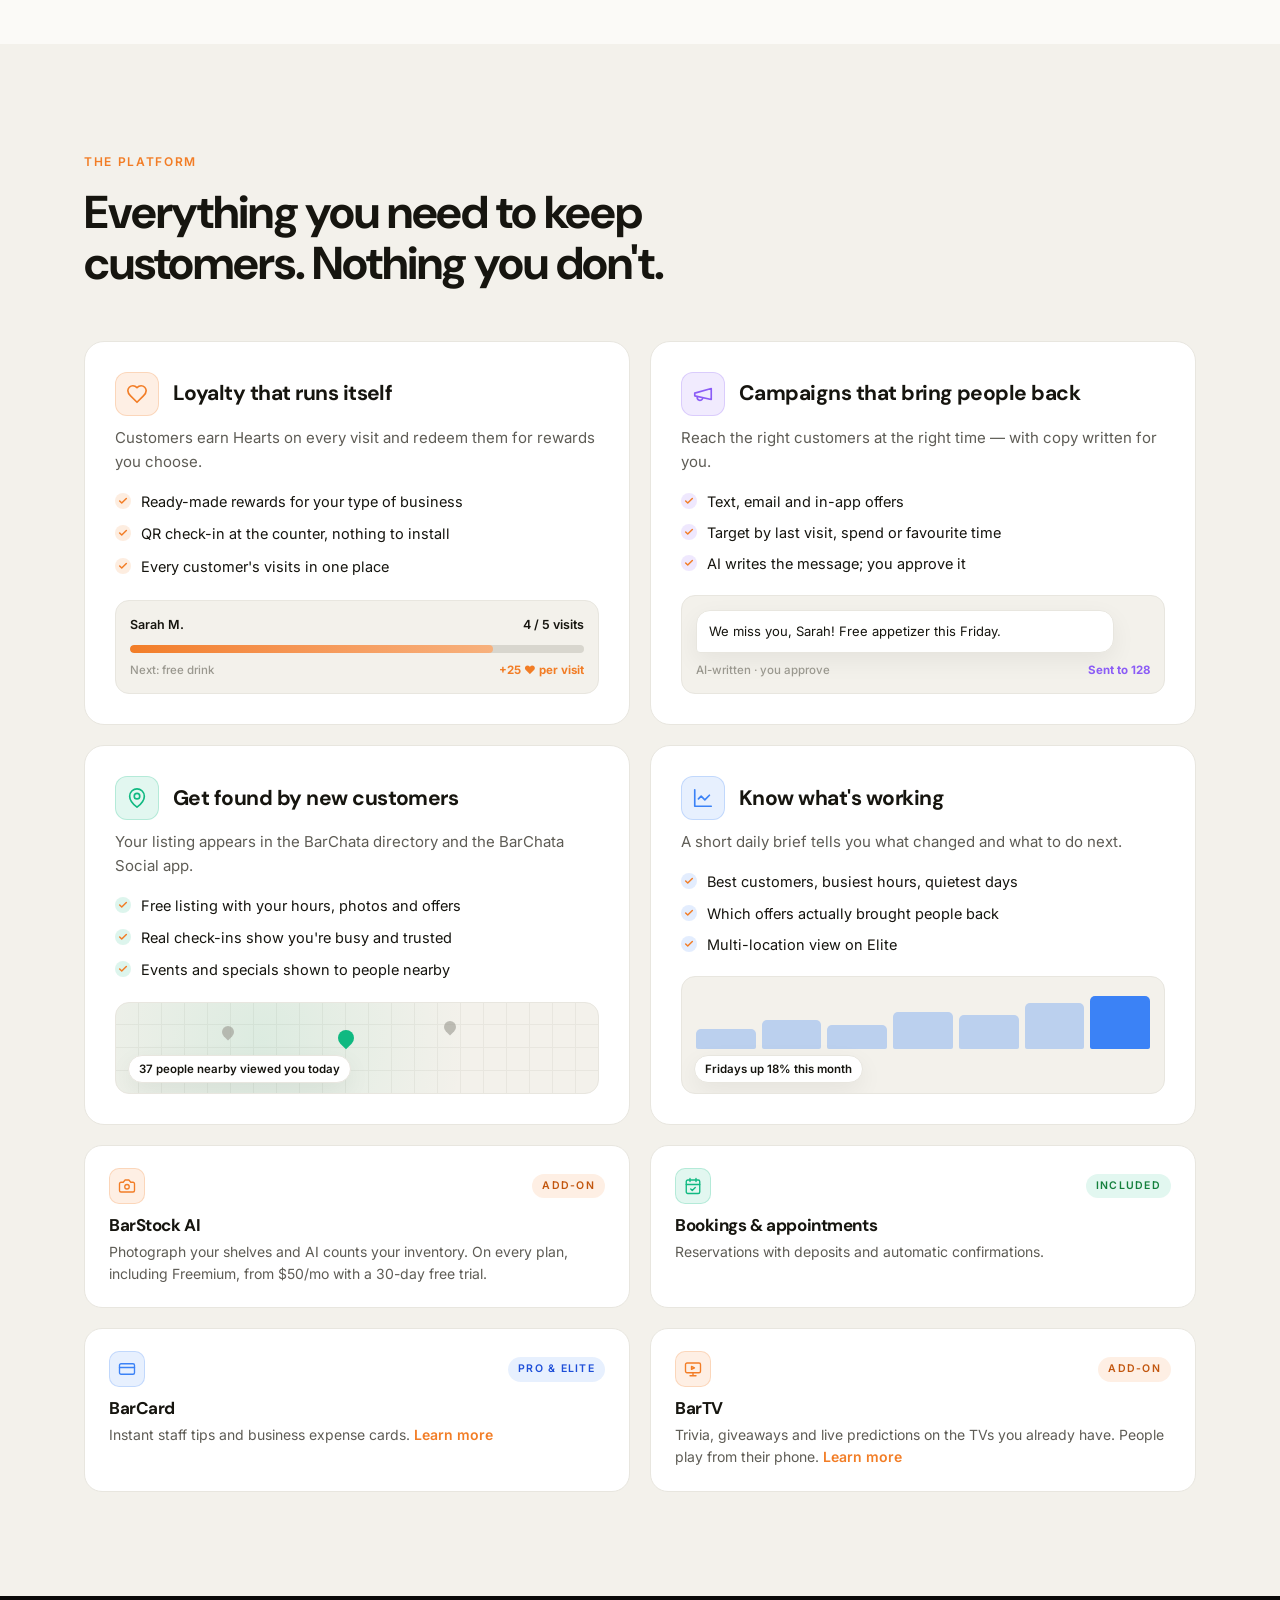
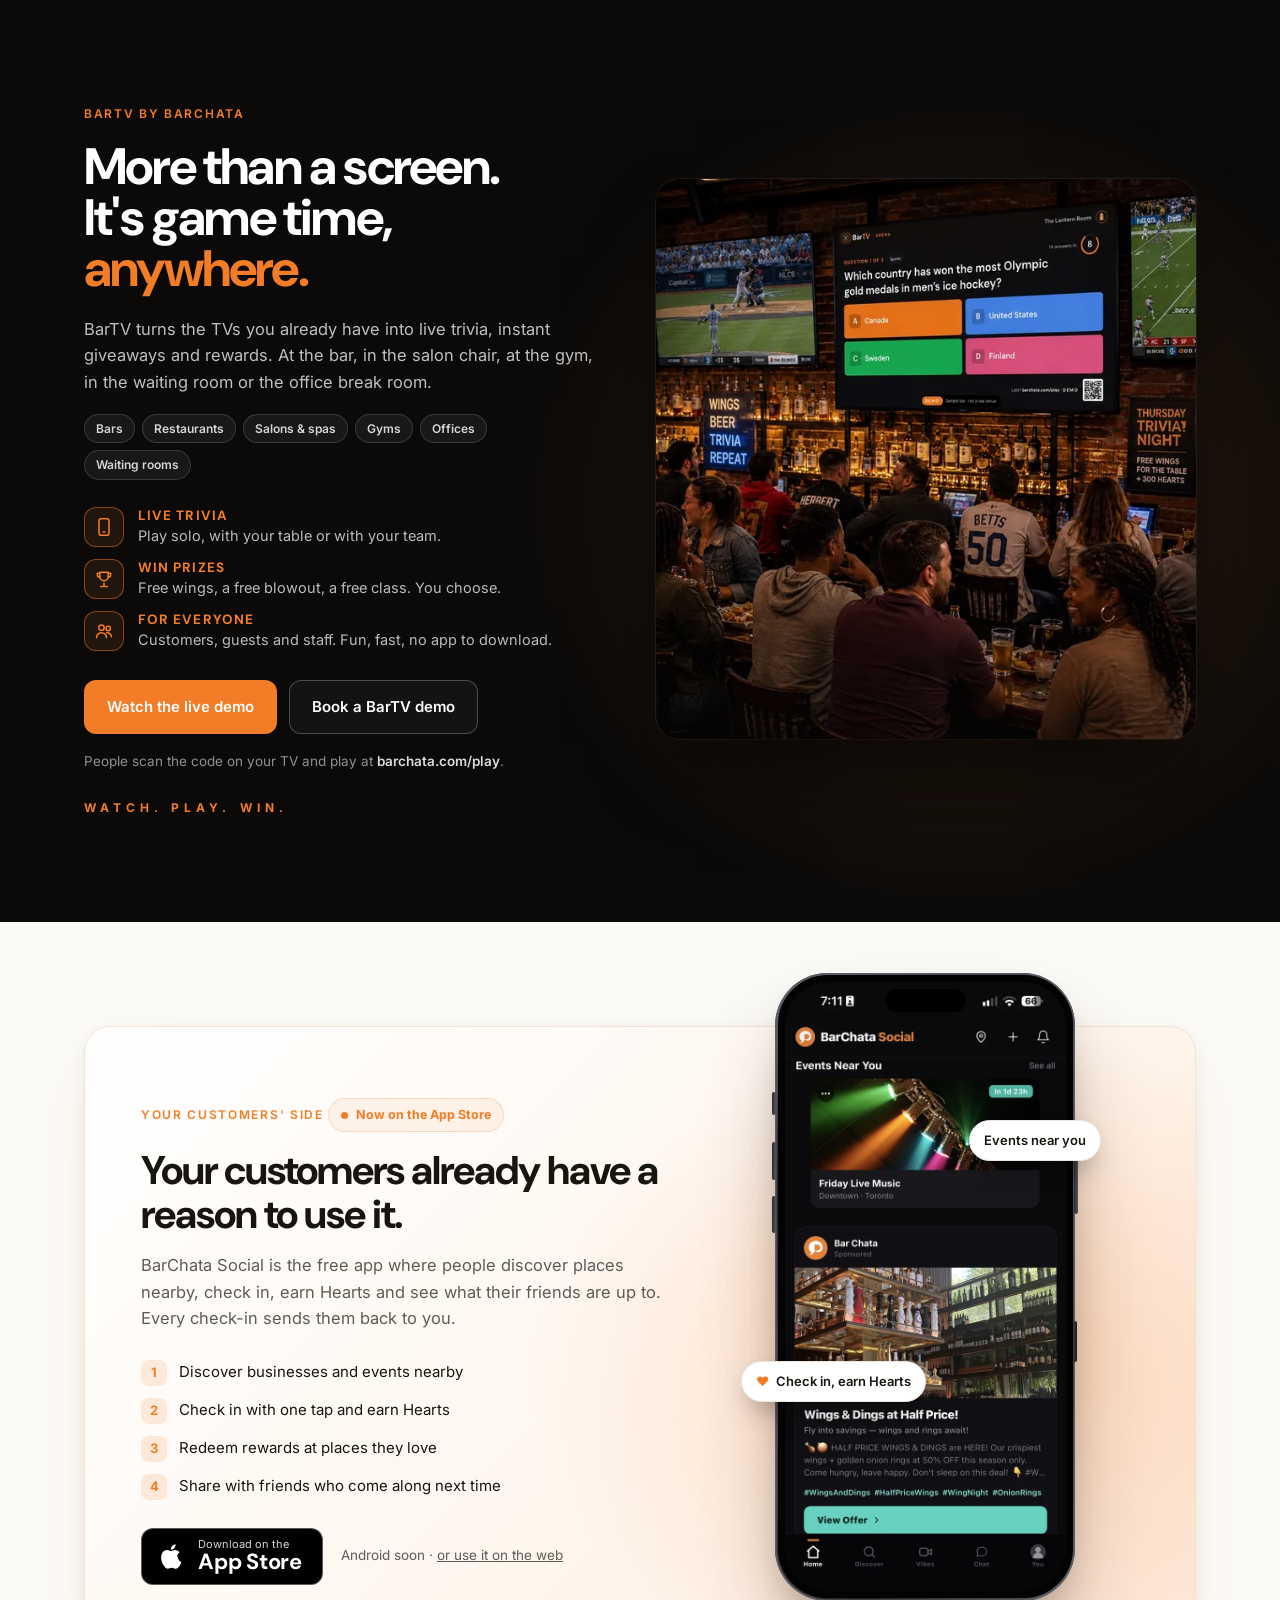
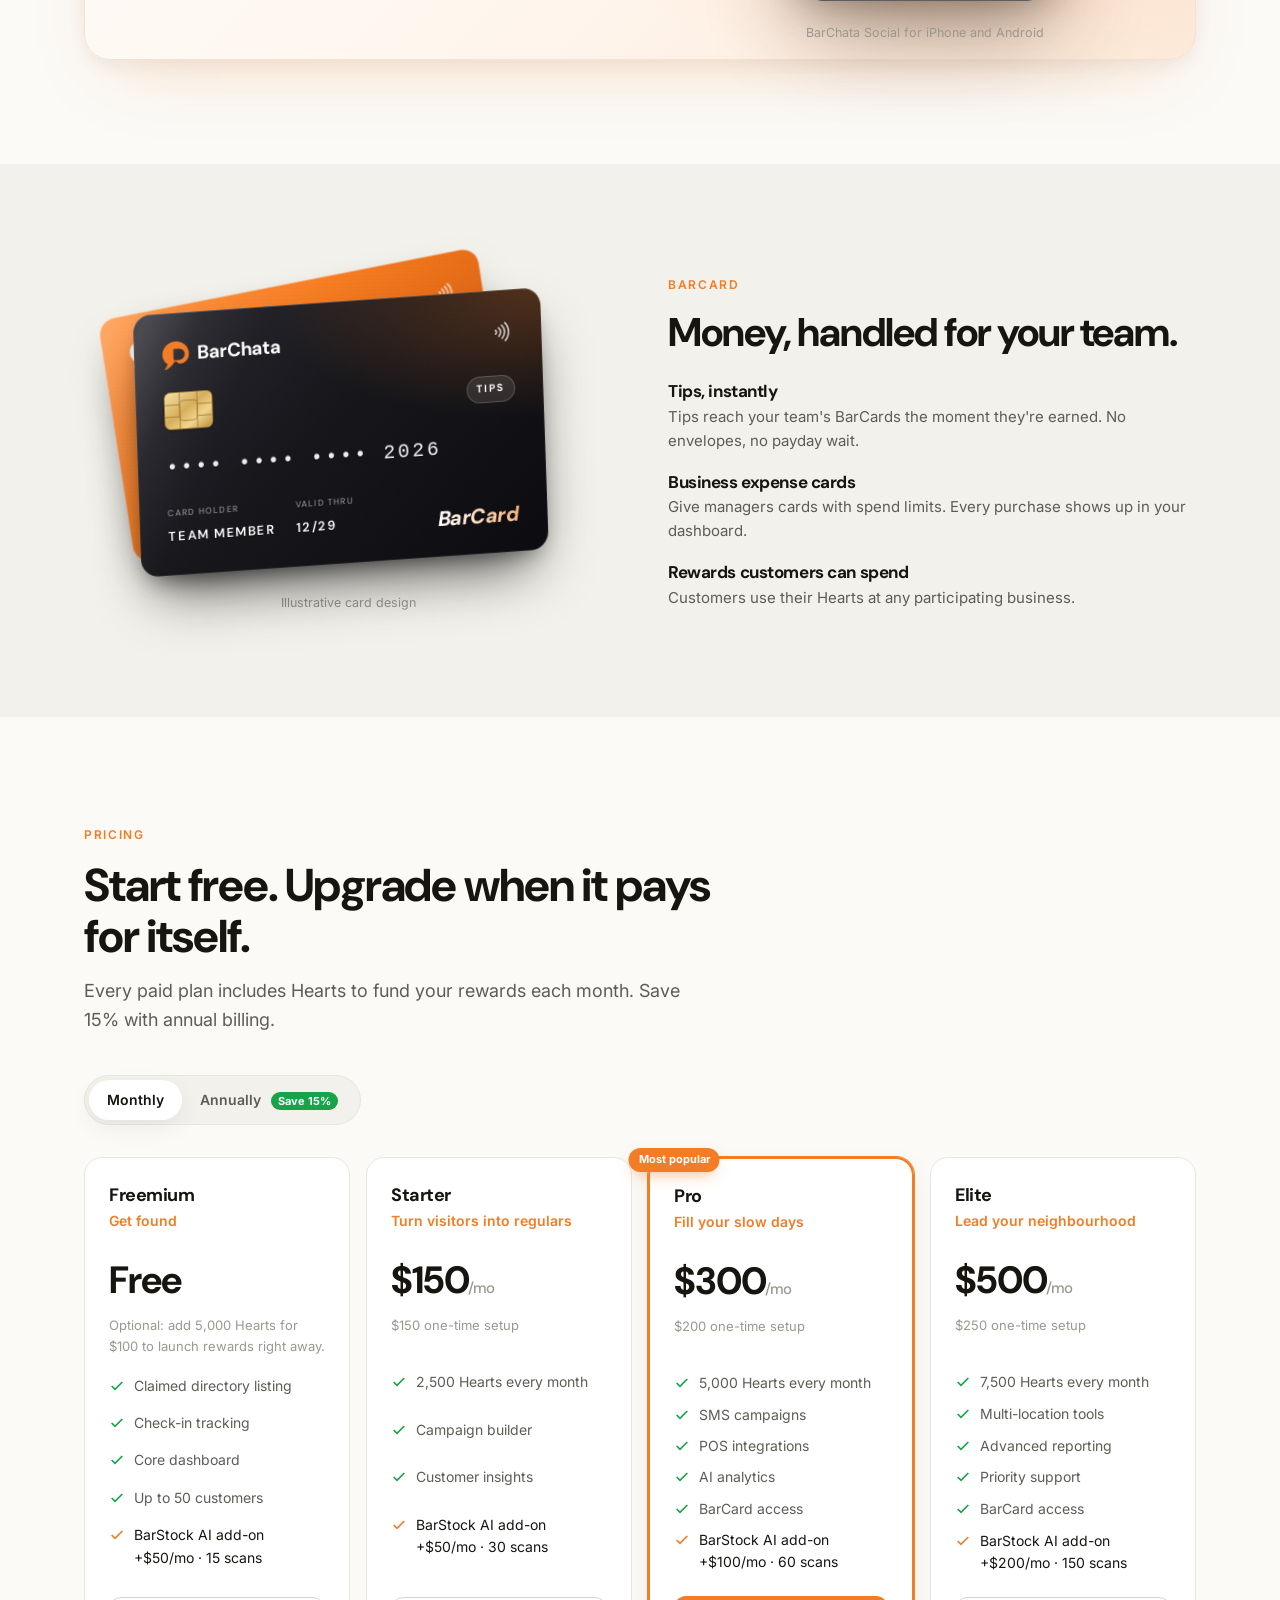
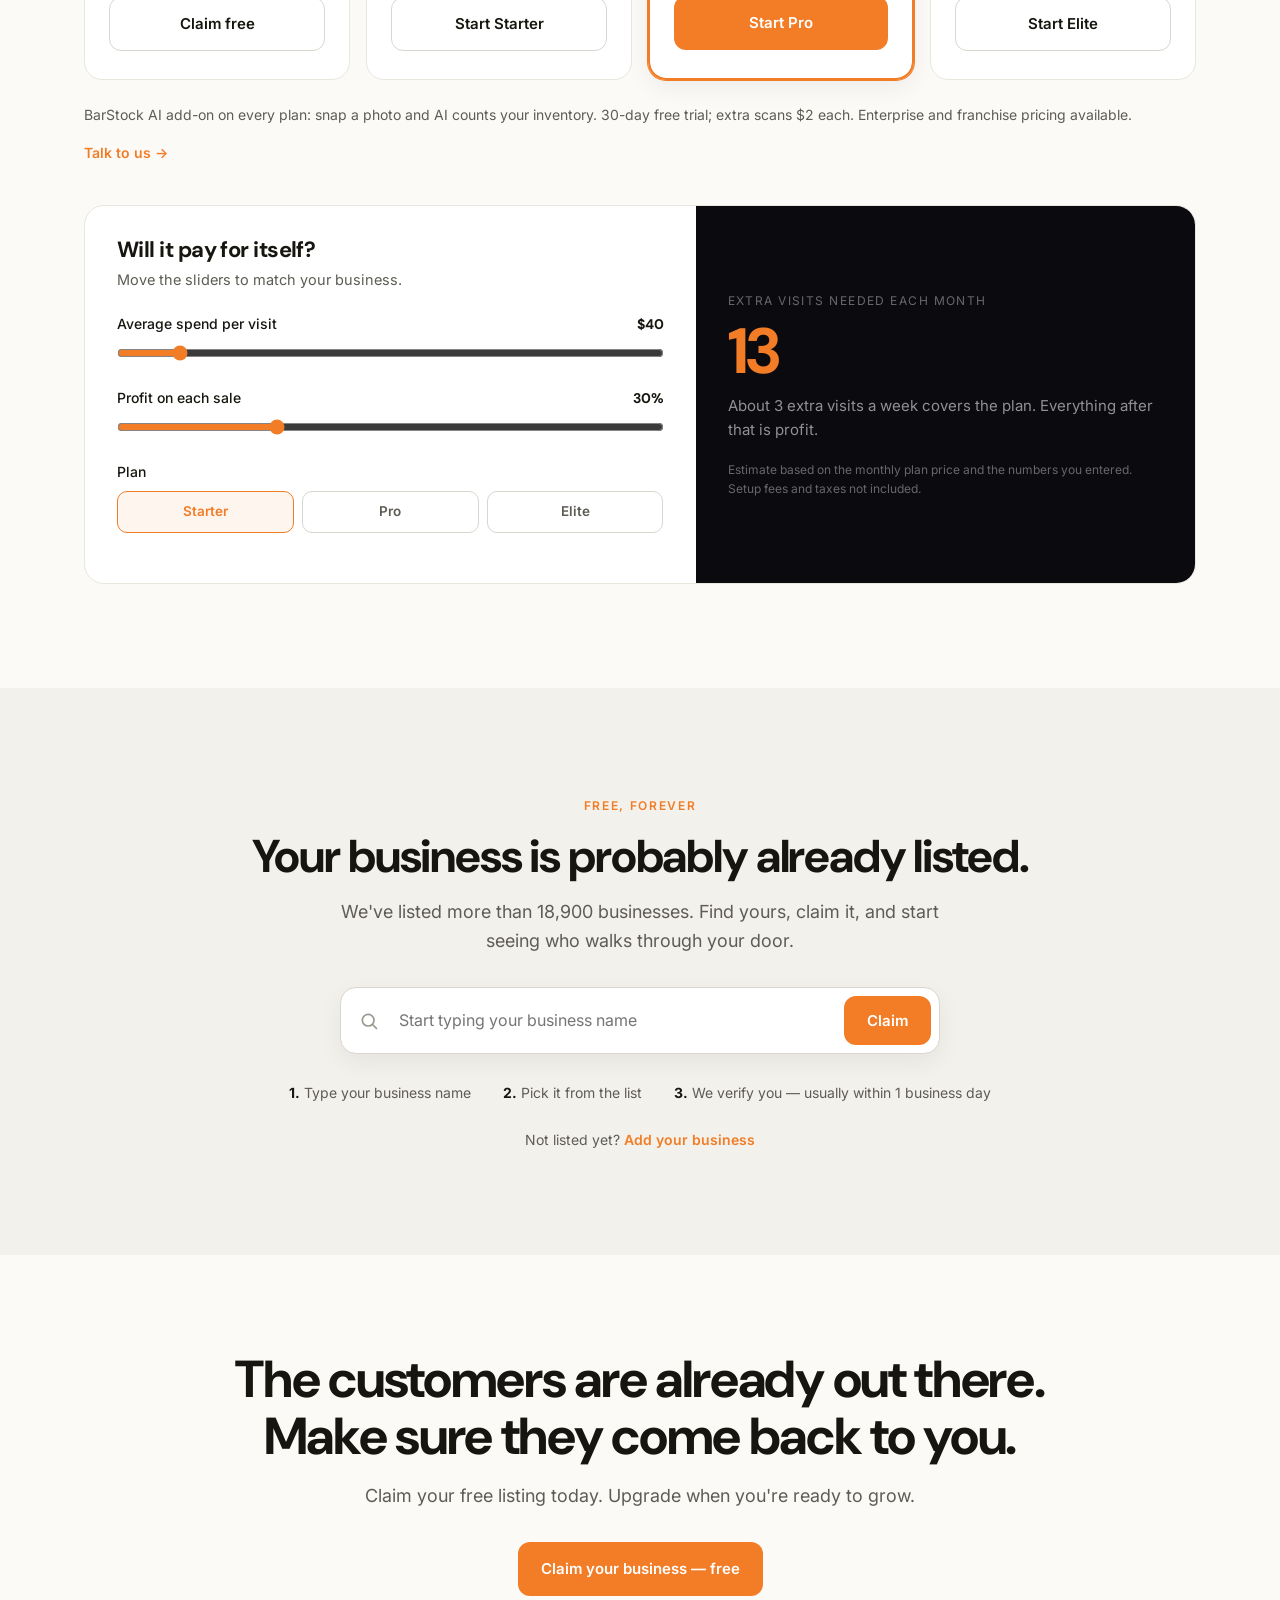
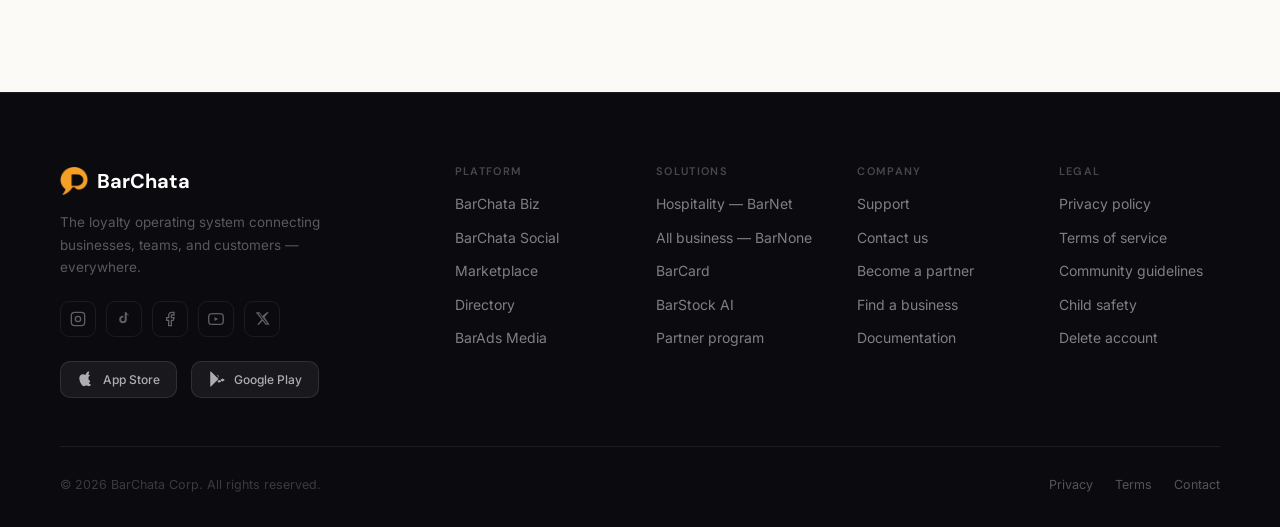
==== commit 4ee80f72: "Landing: BarChata Social is live on the App Store — launch bar, App Store button, footer links" ====
--- a/index.html
+++ b/index.html
@@ -606,6 +606,26 @@
 }
 @media (prefers-reduced-motion:reduce){.bartv *{transition:none!important}}
 
+/* ═══ APP STORE LAUNCH (Nov 4, 2026) ═══ */
+.launch{display:block;background:linear-gradient(90deg,#C2560E,#F27D26 45%,#FF9A4D);color:#fff;text-decoration:none;position:relative;overflow:hidden}
+.launch::after{content:"";position:absolute;inset:0;background:linear-gradient(100deg,transparent 40%,rgba(255,255,255,.28) 50%,transparent 60%);transform:translateX(-120%);animation:lsh 4s ease 1s infinite}
+@keyframes lsh{0%{transform:translateX(-120%)}40%,100%{transform:translateX(120%)}}
+.launch-inner{max-width:1160px;margin:0 auto;padding:10px 1.5rem;display:flex;align-items:center;justify-content:center;gap:12px;font-size:14px;flex-wrap:wrap;position:relative}
+.launch-dot{width:8px;height:8px;border-radius:50%;background:#fff;box-shadow:0 0 0 0 rgba(255,255,255,.7);animation:ldot 1.6s infinite}
+@keyframes ldot{to{box-shadow:0 0 0 8px rgba(255,255,255,0)}}
+.launch b{font-weight:700}.launch-sub{color:rgba(255,255,255,.85)}
+.launch-cta{font-weight:700;background:#17130F;color:#fff;border-radius:999px;padding:5px 14px;margin-left:4px;white-space:nowrap}
+.launch:hover .launch-cta{background:#000}
+.live-pill{display:inline-flex;align-items:center;gap:8px;font-size:12.5px;font-weight:700;color:var(--orange);background:var(--orange-soft);border:1px solid var(--orange-border);border-radius:999px;padding:6px 12px;margin:-.25rem 0 1rem}
+.live-pill i{width:7px;height:7px;border-radius:50%;background:var(--orange);box-shadow:0 0 0 0 rgba(242,125,38,.6);animation:ldot 1.6s infinite}
+.cust-dl{display:flex;align-items:center;gap:18px;flex-wrap:wrap}
+.asb{display:inline-flex;align-items:center;gap:12px;background:#000;color:#fff;border:1.5px solid rgba(255,255,255,.35);border-radius:12px;padding:10px 20px 10px 16px;text-decoration:none;transition:transform .15s,box-shadow .15s}
+.asb:hover{transform:translateY(-2px);box-shadow:0 14px 30px -12px rgba(242,125,38,.6)}
+.asb svg{width:28px;height:28px;fill:#fff}.asb small{display:block;font-size:11px;line-height:1;opacity:.85}.asb b{display:block;font-size:22px;font-weight:700;line-height:1.1;letter-spacing:-.01em;font-family:'DM Sans',sans-serif}
+.cust-alt{font-size:13.5px;color:var(--panel-text-3)}.cust-alt a{color:inherit;text-decoration:underline}
+html:not([data-theme="dark"]) .cust-alt{color:var(--text-2)}
+@media(max-width:600px){.launch-sub{display:none}.launch-inner{font-size:13px;gap:8px;padding:9px 1rem}.cust-dl .asb{width:100%;justify-content:center}}
+
 /* ═══ STORE BADGES ═══ */
 .stores{display:flex;gap:14px;margin-top:1.5rem}
 .stores a{display:flex;align-items:center;gap:8px;background:rgba(255,255,255,0.06);border:1px solid rgba(255,255,255,0.1);border-radius:10px;padding:8px 16px;font-size:12px;color:rgba(255,255,255,0.65);font-weight:500;transition:all .15s}
@@ -648,6 +668,9 @@
 </head>
 <body>
 
+<a class="launch" href="https://apps.apple.com/app/barchata-social/id6769344926" target="_blank" rel="noopener" id="launch-bar">
+  <span class="launch-inner"><span class="launch-dot"></span><b>BarChata Social is live on the App Store.</b><span class="launch-sub">Your customers can check in, earn Hearts and find you tonight.</span><span class="launch-cta">Download free →</span></span>
+</a>
 <nav class="nav">
   <div class="nav-inner">
     <a href="#" class="nav-brand"><img src="[data-uri]" alt="BarChata" style="width:30px;height:30px;object-fit:contain">BarChata</a>
@@ -907,6 +930,7 @@
       <div class="cust-copy">
       <div>
         <span class="eyebrow">Your customers' side</span>
+        <span class="live-pill"><i></i>Now on the App Store</span>
         <h2>Your customers already have a reason to use it.</h2>
         <p>BarChata Social is the free app where people discover places nearby, check in, earn Hearts and see what their friends are up to. Every check-in sends them back to you.</p>
       </div>
@@ -916,7 +940,10 @@
         <li><span>3</span>Redeem rewards at places they love</li>
         <li><span>4</span>Share with friends who come along next time</li>
       </ul>
-      <a class="btn btn-ghost cust-cta" href="/app">Try it on the web</a>
+      <div class="cust-cta cust-dl">
+        <a class="asb" href="https://apps.apple.com/app/barchata-social/id6769344926" target="_blank" rel="noopener" aria-label="Download BarChata Social on the App Store"><svg viewBox="0 0 24 24" aria-hidden="true"><path d="M16.4 12.6c0-2.5 2-3.7 2.1-3.8-1.2-1.7-3-1.9-3.6-2-1.5-.2-3 .9-3.8.9s-2-.9-3.3-.9C6.1 6.9 4.5 7.8 3.6 9.4c-1.9 3.3-.5 8.1 1.3 10.8.9 1.3 2 2.8 3.4 2.7 1.4-.1 1.9-.9 3.5-.9s2.1.9 3.5.9 2.4-1.3 3.3-2.6c1-1.5 1.5-3 1.5-3.1-.1 0-3-1.1-3-4.6zM14 5.2c.7-.9 1.2-2.1 1.1-3.3-1 0-2.3.7-3 1.6-.7.8-1.3 2-1.1 3.2 1.1.1 2.3-.6 3-1.5z"/></svg><span><small>Download on the</small><b>App Store</b></span></a>
+        <span class="cust-alt">Android soon · <a href="/app">or use it on the web</a></span>
+      </div>
       </div>
       <figure class="phone-wrap">
         <div class="phone" aria-hidden="false">
@@ -1099,14 +1126,14 @@
         <a href="https://x.com/barchataapp" aria-label="X"><svg width="15" height="15" viewBox="0 0 24 24" fill="currentColor"><path d="M18.9 2H22l-6.8 7.8L23.3 22h-6.3l-4.9-6.4L6.4 22H3.3l7.3-8.3L1 2h6.4l4.4 5.9L18.9 2zm-1.1 18h1.7L7.3 3.8H5.5L17.8 20z"/></svg></a>
       </div>
       <div class="stores">
-        <a href="#"><svg viewBox="0 0 24 24" fill="currentColor"><path d="M18.7 19.5c-.8 1-1.7 2-3 2s-2-.7-3.2-.7-2 .7-3.2.7-2-.9-3-2A14.3 14.3 0 013 11.3C3 7.5 5.5 5.5 7.8 5.5c1.2 0 2.2.8 3 .8s2-.9 3.3-.8c.6 0 2.1.2 3.2 1.7-3 1.7-2.5 6.1.4 7.3a10 10 0 01-2 3zm-5.8-16c.8-1 2.2-1.8 3.3-1.5.2 1.3-.4 2.6-1.1 3.5-.8 1-2 1.7-3.3 1.5-.2-1.2.5-2.6 1.1-3.5z"/></svg>App Store</a>
+        <a href="https://apps.apple.com/app/barchata-social/id6769344926" target="_blank" rel="noopener"><svg viewBox="0 0 24 24" fill="currentColor"><path d="M18.7 19.5c-.8 1-1.7 2-3 2s-2-.7-3.2-.7-2 .7-3.2.7-2-.9-3-2A14.3 14.3 0 013 11.3C3 7.5 5.5 5.5 7.8 5.5c1.2 0 2.2.8 3 .8s2-.9 3.3-.8c.6 0 2.1.2 3.2 1.7-3 1.7-2.5 6.1.4 7.3a10 10 0 01-2 3zm-5.8-16c.8-1 2.2-1.8 3.3-1.5.2 1.3-.4 2.6-1.1 3.5-.8 1-2 1.7-3.3 1.5-.2-1.2.5-2.6 1.1-3.5z"/></svg>App Store</a>
         <a href="#"><svg viewBox="0 0 24 24" fill="currentColor"><path d="M3.6 1.7L14 12 3.6 22.3c-.4-.3-.6-.8-.6-1.3V3c0-.5.2-1 .6-1.3zm11.8 11.7l2.6 1.5-3.5 2-2.3-2.2 3.2-1.3zm3.8-2.2l2.5 1.4c.5.3.5 1 0 1.3l-2.5 1.4-2.8-2.1 2.8-2zm-4.5-1.5L11.2 6l3.5 2-2.6 1.5-.4.2z"/></svg>Google Play</a>
       </div>
     </div>
     <div class="f-col">
       <h4>Platform</h4>
       <a href="https://biz.barchata.com">BarChata Biz</a>
-      <a href="#">BarChata Social</a>
+      <a href="https://apps.apple.com/app/barchata-social/id6769344926" target="_blank" rel="noopener">BarChata Social</a>
       <a href="https://marketplace.barchata.com">Marketplace</a>
       <a href="https://biz.barchata.com/directory">Directory</a>
       <a href="https://partners.barchata.com">BarAds Media</a>
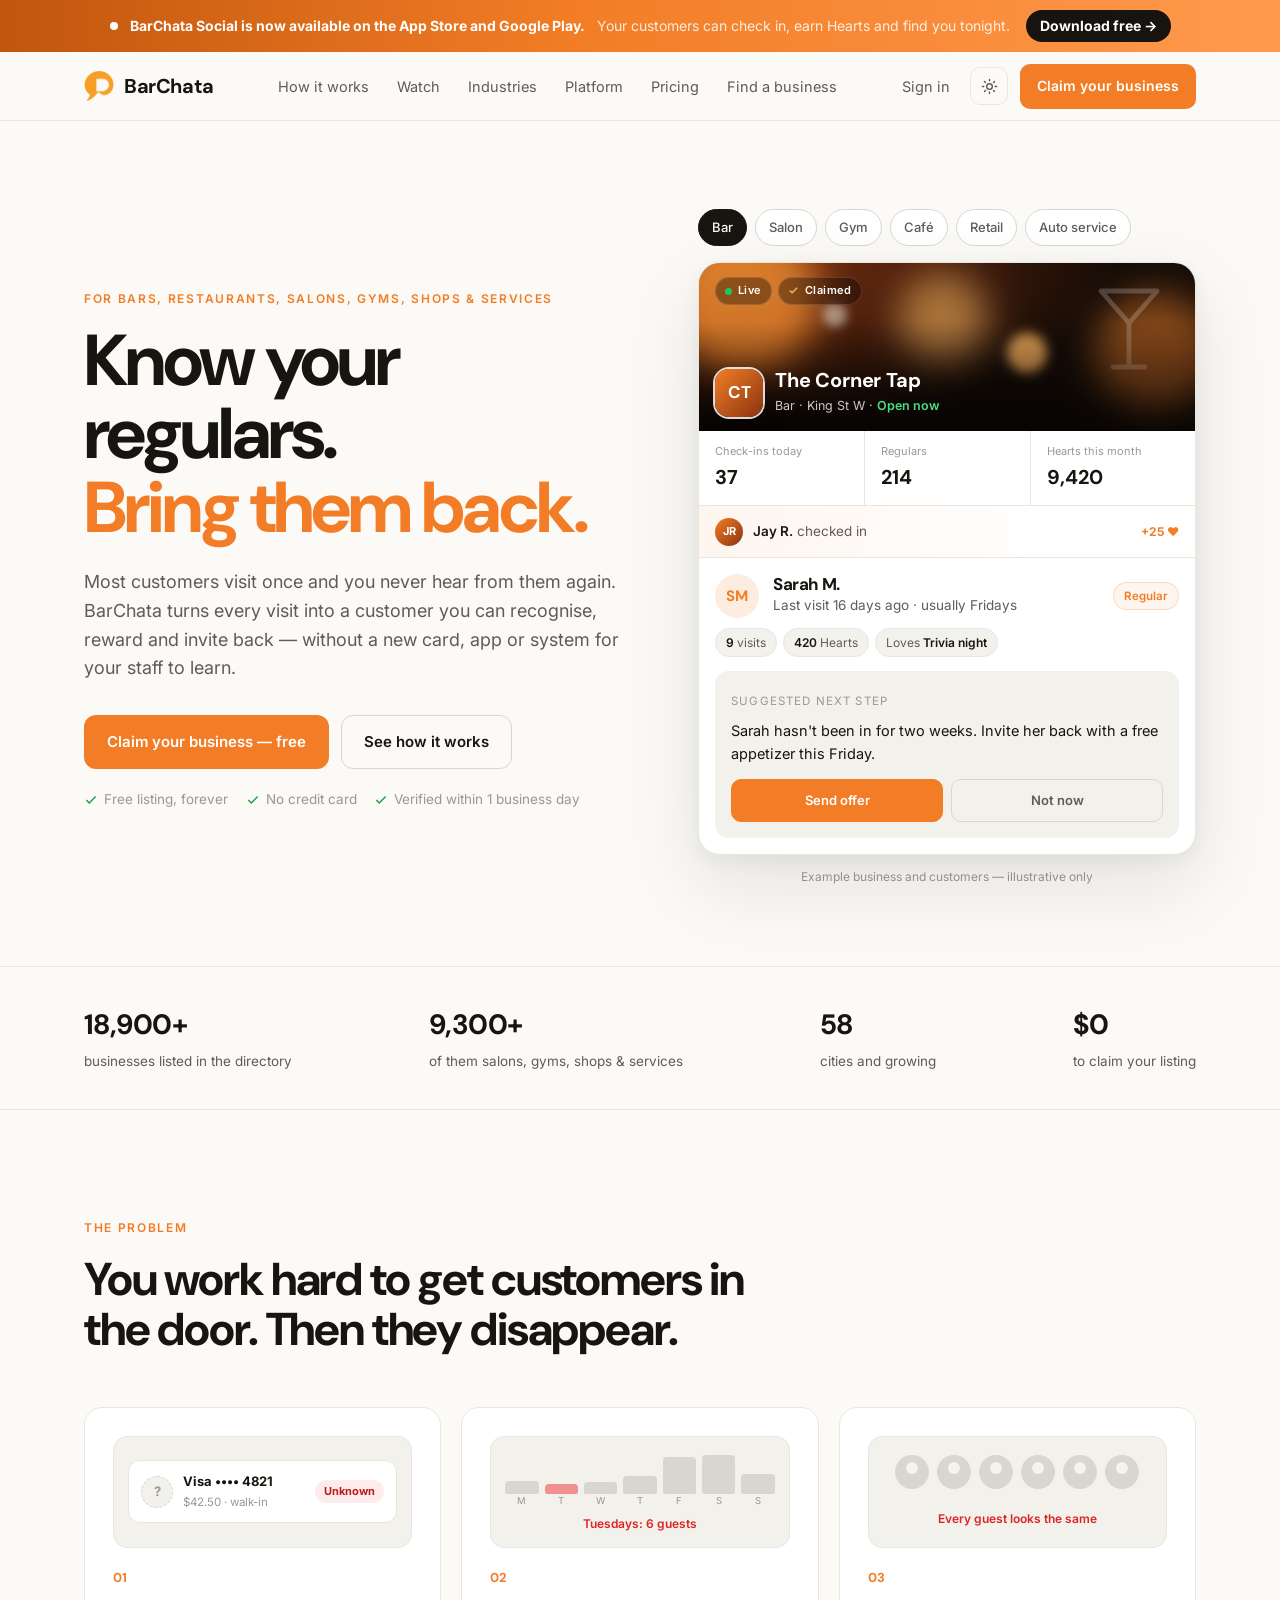
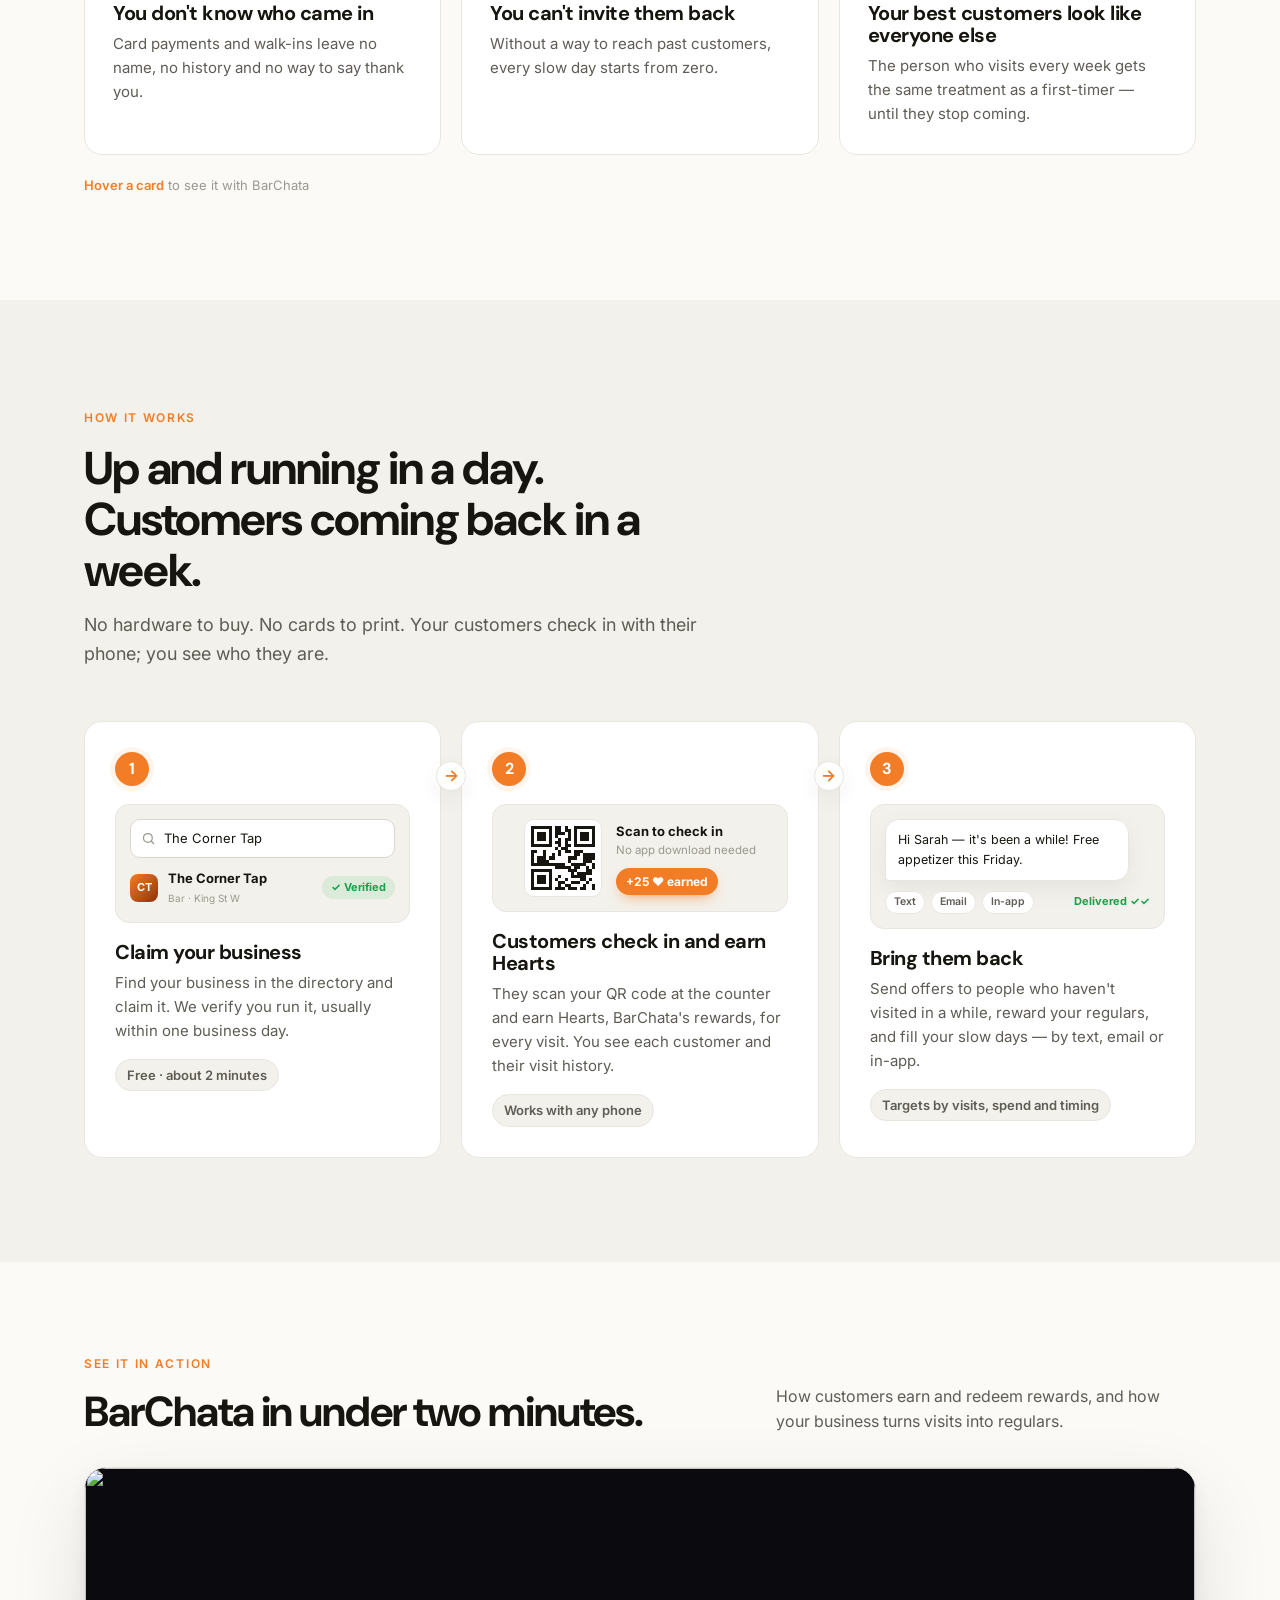
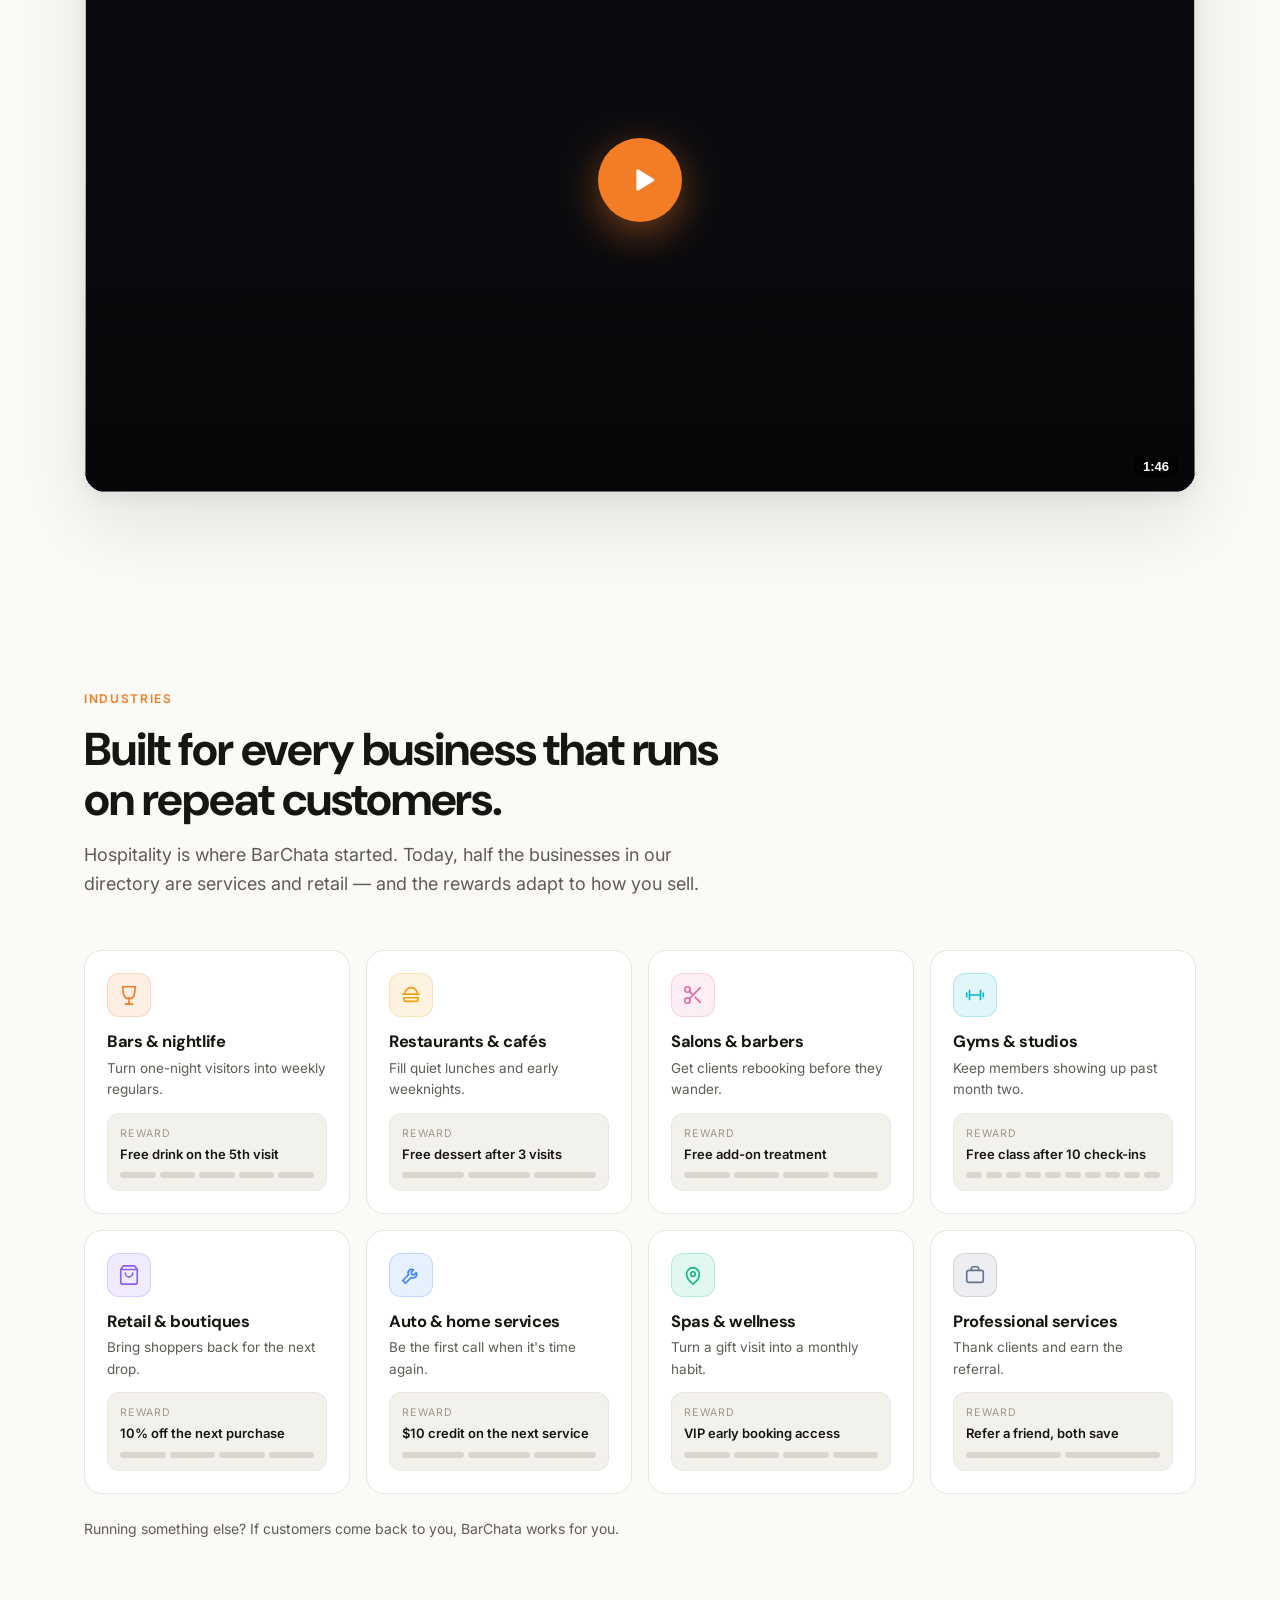
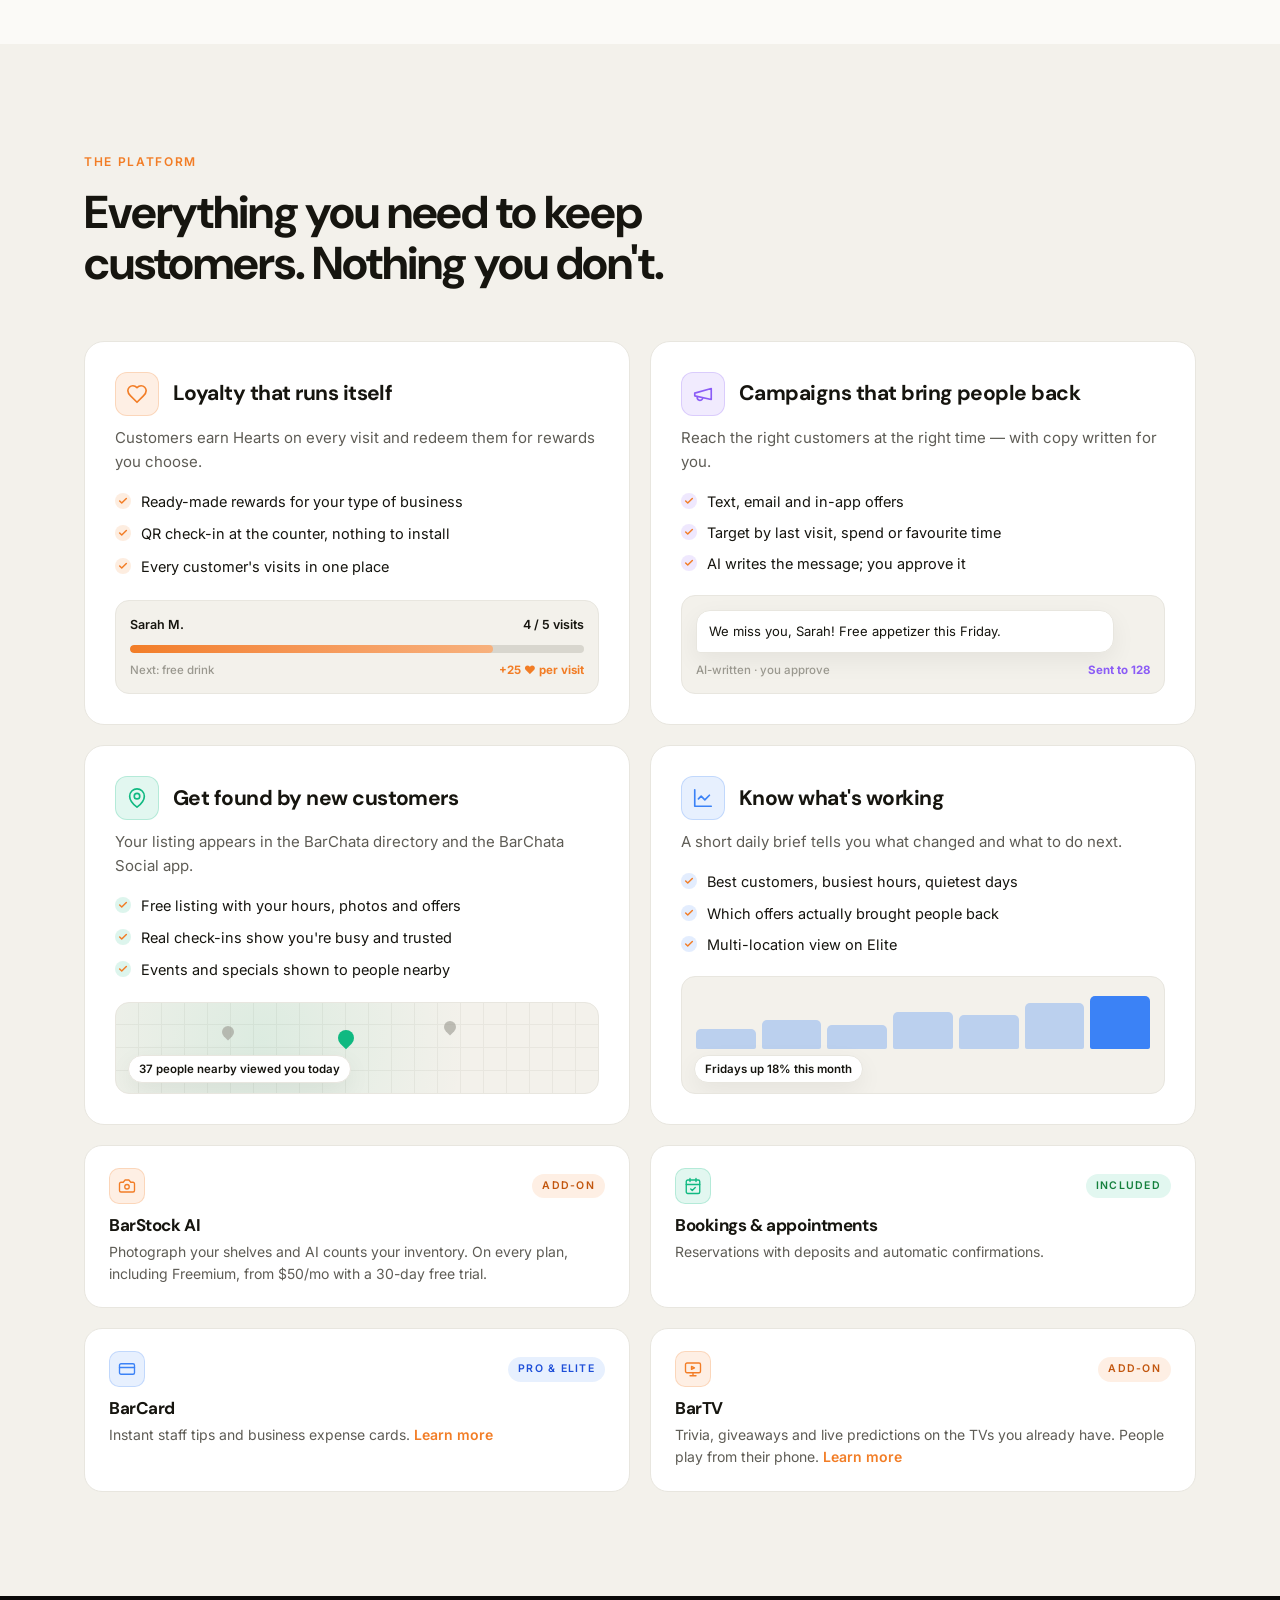
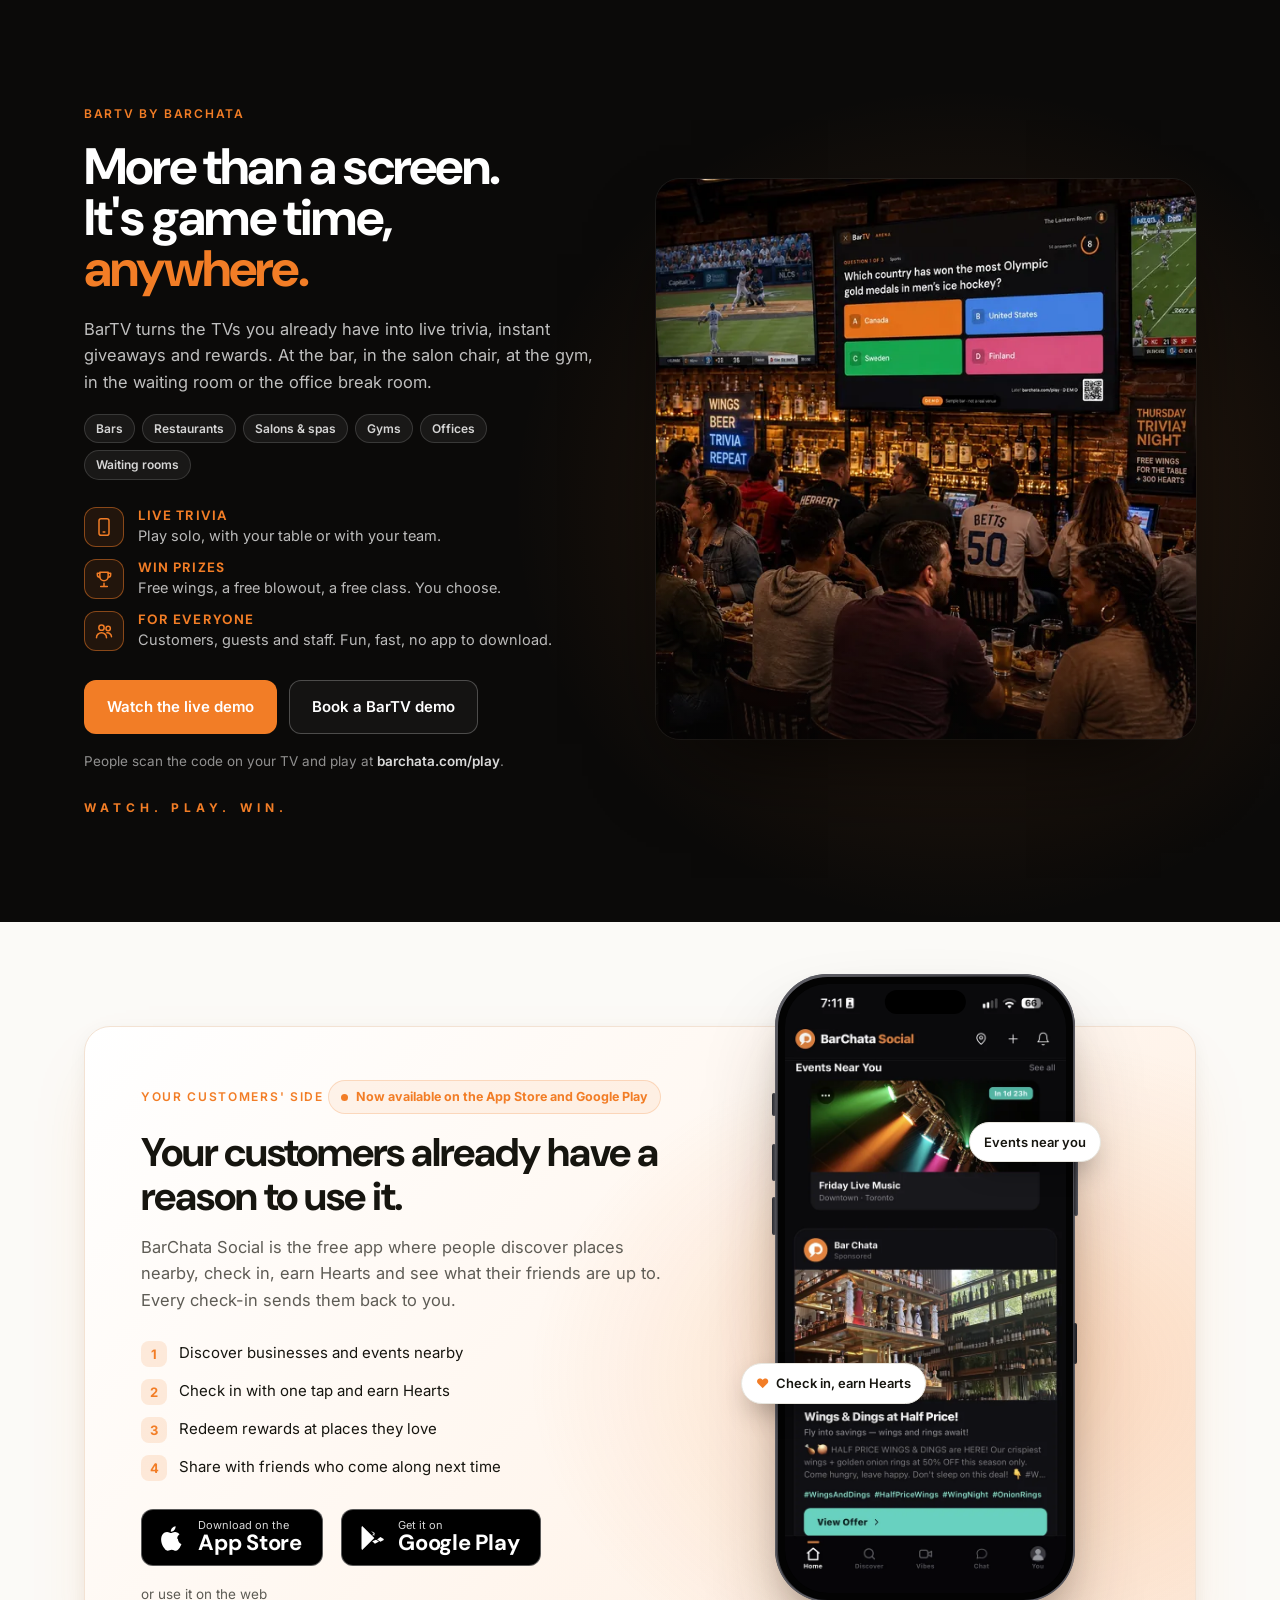
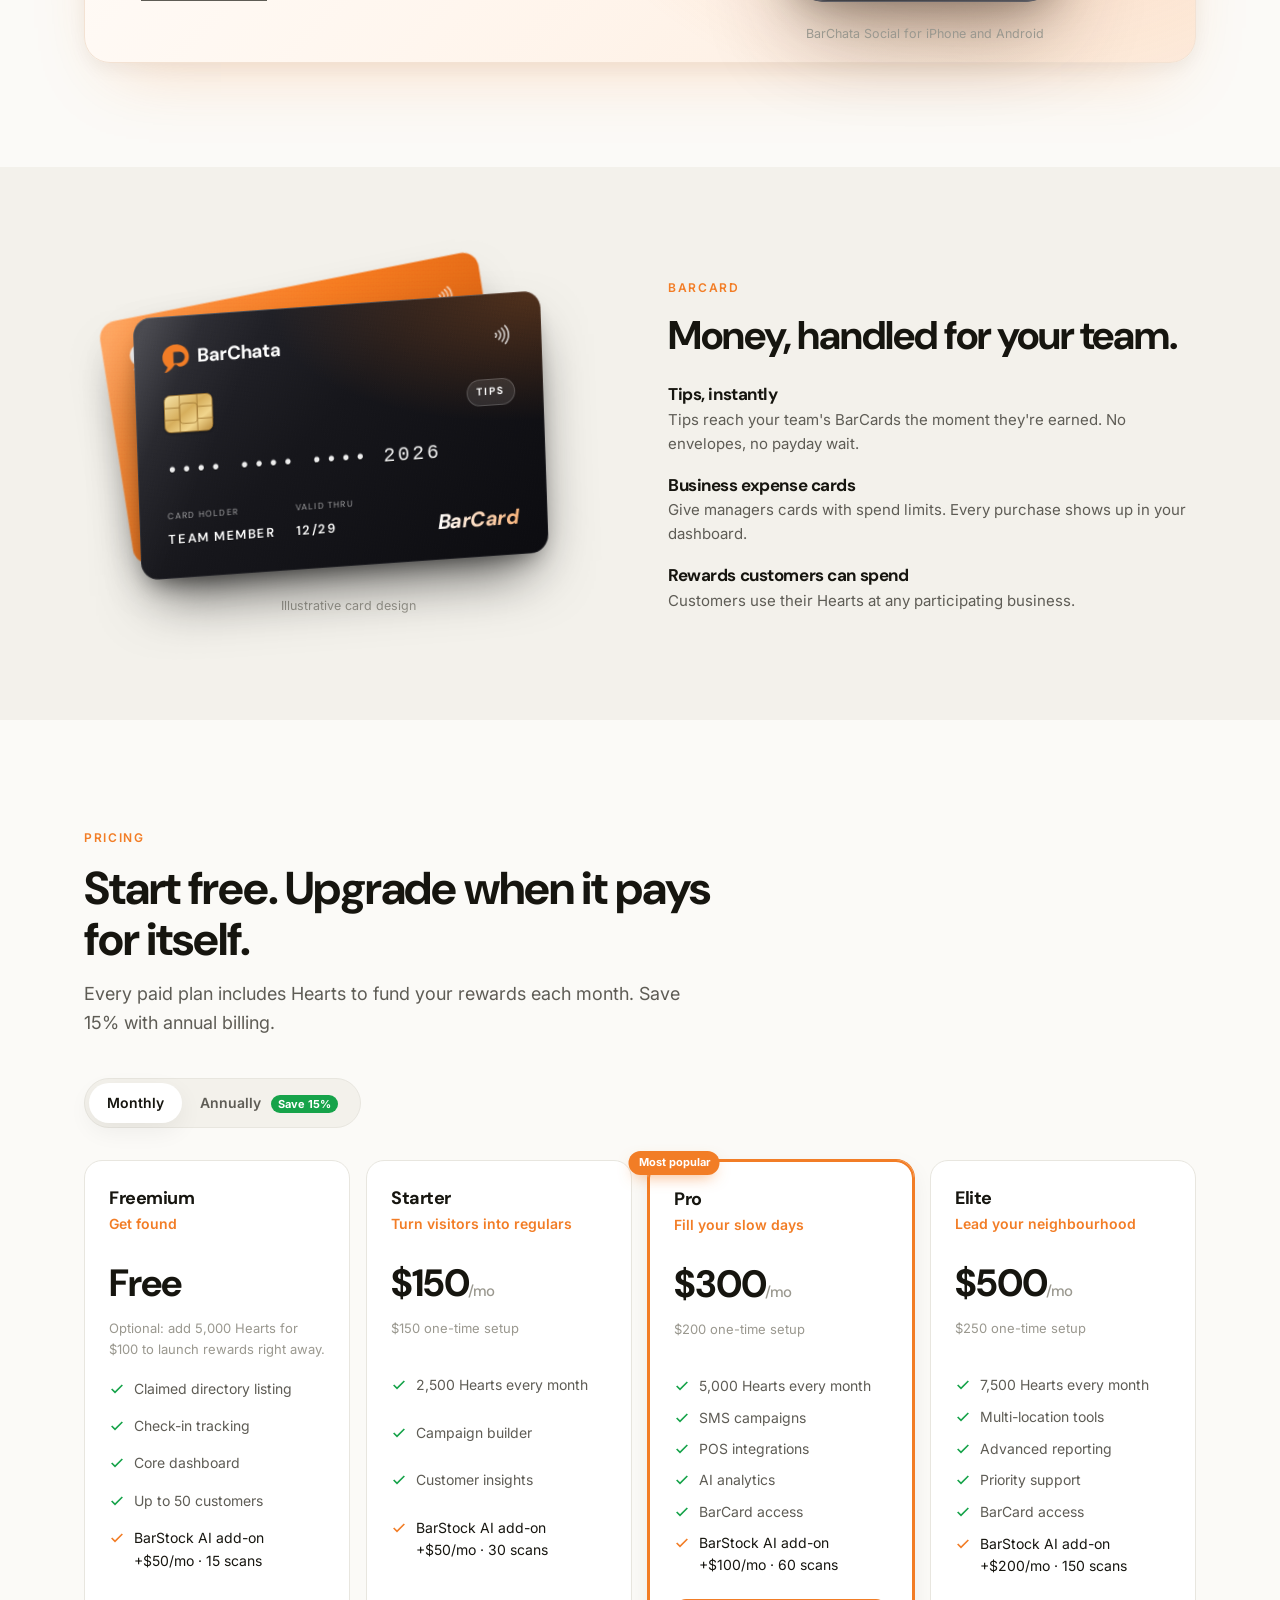
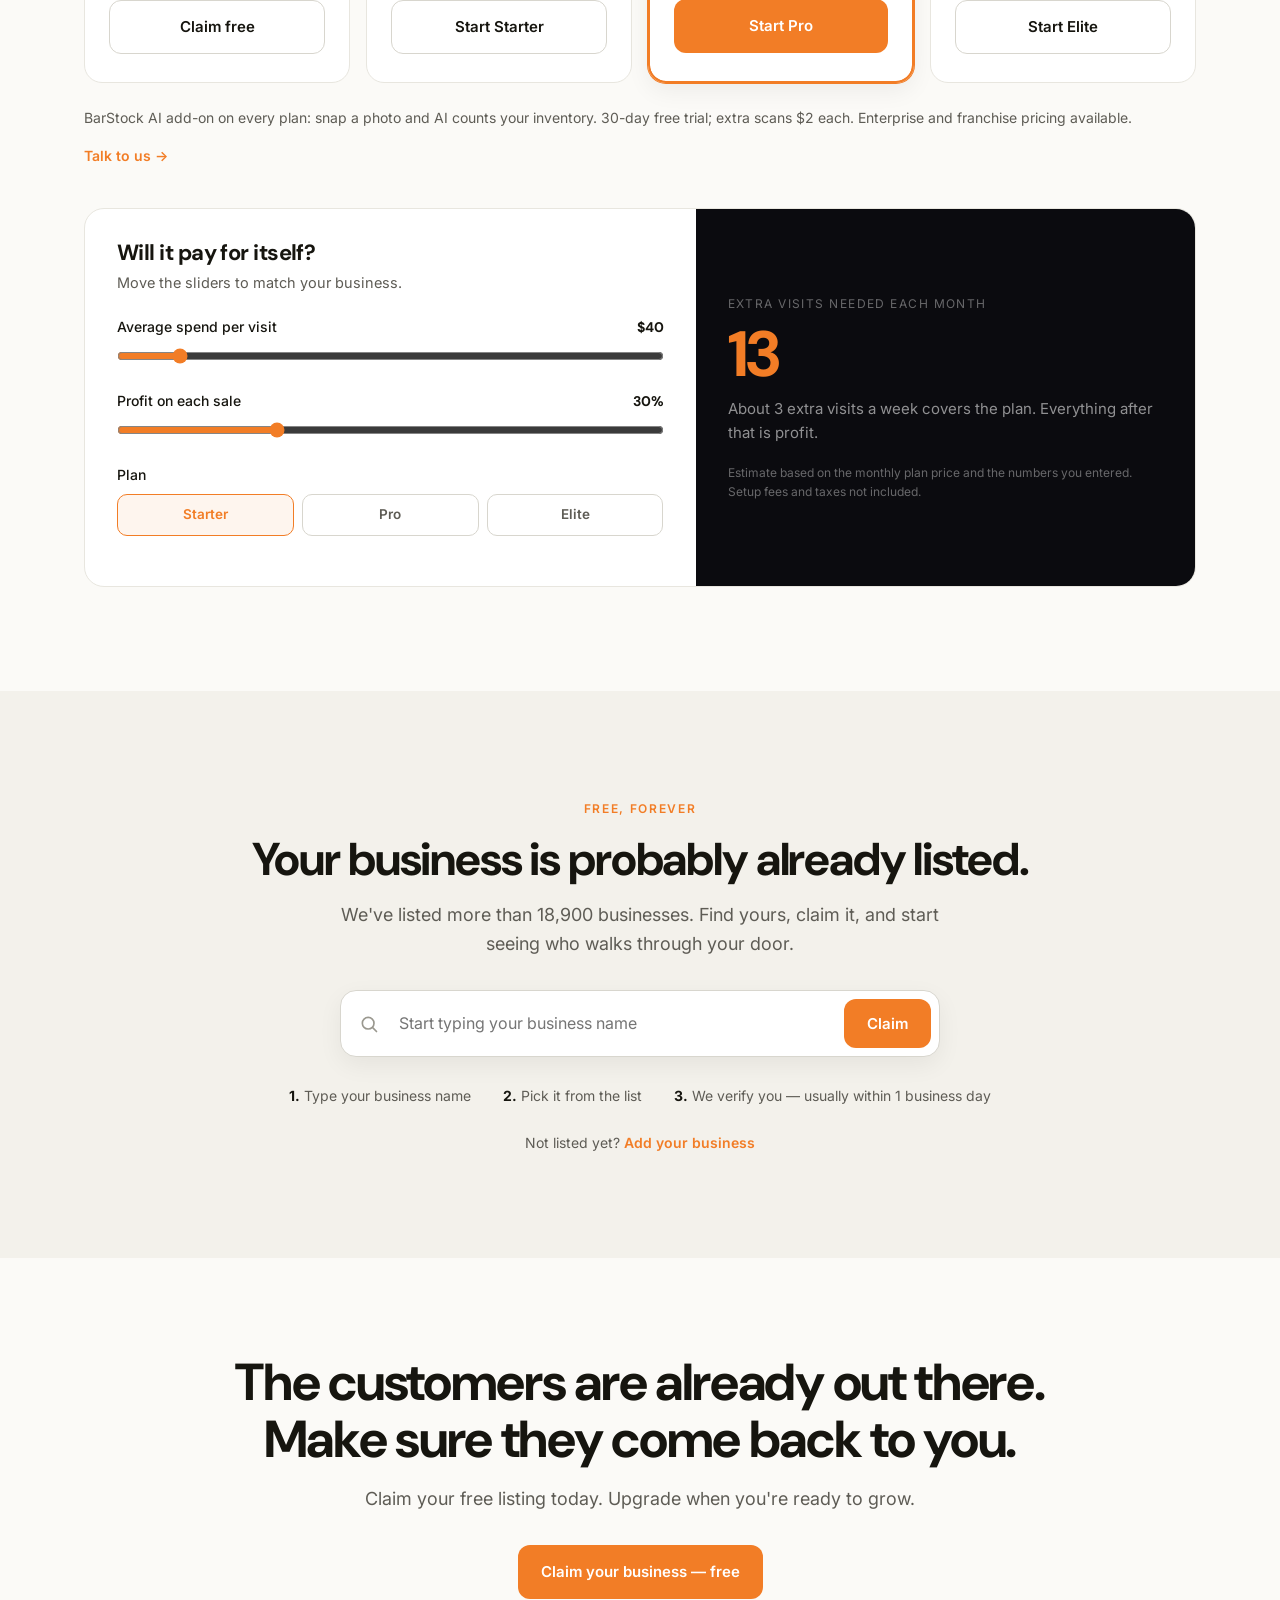
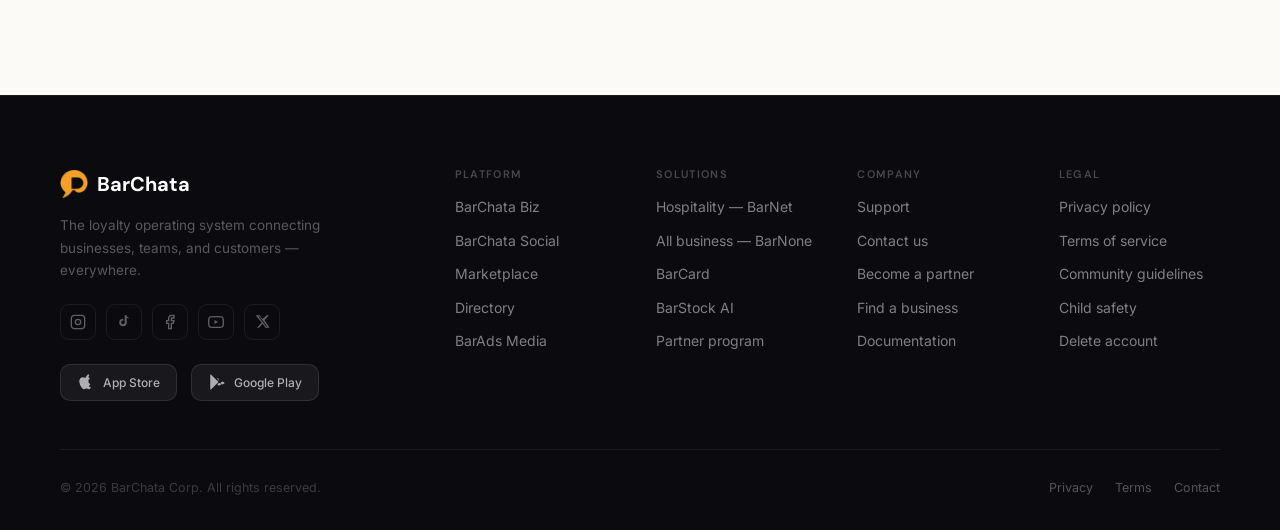
==== commit a26b64be: "Homepage says the app is now available on the App Store and Google Play; adds a Google Play download" ====
--- a/index.html
+++ b/index.html
@@ -668,8 +668,8 @@
 </head>
 <body>
 
-<a class="launch" href="https://apps.apple.com/app/barchata-social/id6769344926" target="_blank" rel="noopener" id="launch-bar">
-  <span class="launch-inner"><span class="launch-dot"></span><b>BarChata Social is live on the App Store.</b><span class="launch-sub">Your customers can check in, earn Hearts and find you tonight.</span><span class="launch-cta">Download free →</span></span>
+<a class="launch" href="#get-the-app" id="launch-bar">
+  <span class="launch-inner"><span class="launch-dot"></span><b>BarChata Social is now available on the App Store and Google Play.</b><span class="launch-sub">Your customers can check in, earn Hearts and find you tonight.</span><span class="launch-cta">Download free →</span></span>
 </a>
 <nav class="nav">
   <div class="nav-inner">
@@ -930,7 +930,7 @@
       <div class="cust-copy">
       <div>
         <span class="eyebrow">Your customers' side</span>
-        <span class="live-pill"><i></i>Now on the App Store</span>
+        <span class="live-pill"><i></i>Now available on the App Store and Google Play</span>
         <h2>Your customers already have a reason to use it.</h2>
         <p>BarChata Social is the free app where people discover places nearby, check in, earn Hearts and see what their friends are up to. Every check-in sends them back to you.</p>
       </div>
@@ -940,9 +940,10 @@
         <li><span>3</span>Redeem rewards at places they love</li>
         <li><span>4</span>Share with friends who come along next time</li>
       </ul>
-      <div class="cust-cta cust-dl">
+      <div class="cust-cta cust-dl" id="get-the-app">
         <a class="asb" href="https://apps.apple.com/app/barchata-social/id6769344926" target="_blank" rel="noopener" aria-label="Download BarChata Social on the App Store"><svg viewBox="0 0 24 24" aria-hidden="true"><path d="M16.4 12.6c0-2.5 2-3.7 2.1-3.8-1.2-1.7-3-1.9-3.6-2-1.5-.2-3 .9-3.8.9s-2-.9-3.3-.9C6.1 6.9 4.5 7.8 3.6 9.4c-1.9 3.3-.5 8.1 1.3 10.8.9 1.3 2 2.8 3.4 2.7 1.4-.1 1.9-.9 3.5-.9s2.1.9 3.5.9 2.4-1.3 3.3-2.6c1-1.5 1.5-3 1.5-3.1-.1 0-3-1.1-3-4.6zM14 5.2c.7-.9 1.2-2.1 1.1-3.3-1 0-2.3.7-3 1.6-.7.8-1.3 2-1.1 3.2 1.1.1 2.3-.6 3-1.5z"/></svg><span><small>Download on the</small><b>App Store</b></span></a>
-        <span class="cust-alt">Android soon · <a href="/app">or use it on the web</a></span>
+        <a class="asb" href="https://play.google.com/store/apps/details?id=com.barchata.social" target="_blank" rel="noopener" aria-label="Get BarChata Social on Google Play"><svg viewBox="0 0 24 24" aria-hidden="true"><path d="M3.6 1.7L14 12 3.6 22.3c-.4-.3-.6-.8-.6-1.3V3c0-.5.2-1 .6-1.3zm11.8 11.7l2.6 1.5-3.5 2-2.3-2.2 3.2-1.3zm3.8-2.2l2.5 1.4c.5.3.5 1 0 1.3l-2.5 1.4-2.8-2.1 2.8-2zm-4.5-1.5L11.2 6l3.5 2-2.6 1.5-.4.2z"/></svg><span><small>Get it on</small><b>Google Play</b></span></a>
+        <span class="cust-alt"><a href="/app">or use it on the web</a></span>
       </div>
       </div>
       <figure class="phone-wrap">
@@ -1127,7 +1128,7 @@
       </div>
       <div class="stores">
         <a href="https://apps.apple.com/app/barchata-social/id6769344926" target="_blank" rel="noopener"><svg viewBox="0 0 24 24" fill="currentColor"><path d="M18.7 19.5c-.8 1-1.7 2-3 2s-2-.7-3.2-.7-2 .7-3.2.7-2-.9-3-2A14.3 14.3 0 013 11.3C3 7.5 5.5 5.5 7.8 5.5c1.2 0 2.2.8 3 .8s2-.9 3.3-.8c.6 0 2.1.2 3.2 1.7-3 1.7-2.5 6.1.4 7.3a10 10 0 01-2 3zm-5.8-16c.8-1 2.2-1.8 3.3-1.5.2 1.3-.4 2.6-1.1 3.5-.8 1-2 1.7-3.3 1.5-.2-1.2.5-2.6 1.1-3.5z"/></svg>App Store</a>
-        <a href="#"><svg viewBox="0 0 24 24" fill="currentColor"><path d="M3.6 1.7L14 12 3.6 22.3c-.4-.3-.6-.8-.6-1.3V3c0-.5.2-1 .6-1.3zm11.8 11.7l2.6 1.5-3.5 2-2.3-2.2 3.2-1.3zm3.8-2.2l2.5 1.4c.5.3.5 1 0 1.3l-2.5 1.4-2.8-2.1 2.8-2zm-4.5-1.5L11.2 6l3.5 2-2.6 1.5-.4.2z"/></svg>Google Play</a>
+        <a href="https://play.google.com/store/apps/details?id=com.barchata.social" target="_blank" rel="noopener"><svg viewBox="0 0 24 24" fill="currentColor"><path d="M3.6 1.7L14 12 3.6 22.3c-.4-.3-.6-.8-.6-1.3V3c0-.5.2-1 .6-1.3zm11.8 11.7l2.6 1.5-3.5 2-2.3-2.2 3.2-1.3zm3.8-2.2l2.5 1.4c.5.3.5 1 0 1.3l-2.5 1.4-2.8-2.1 2.8-2zm-4.5-1.5L11.2 6l3.5 2-2.6 1.5-.4.2z"/></svg>Google Play</a>
       </div>
     </div>
     <div class="f-col">
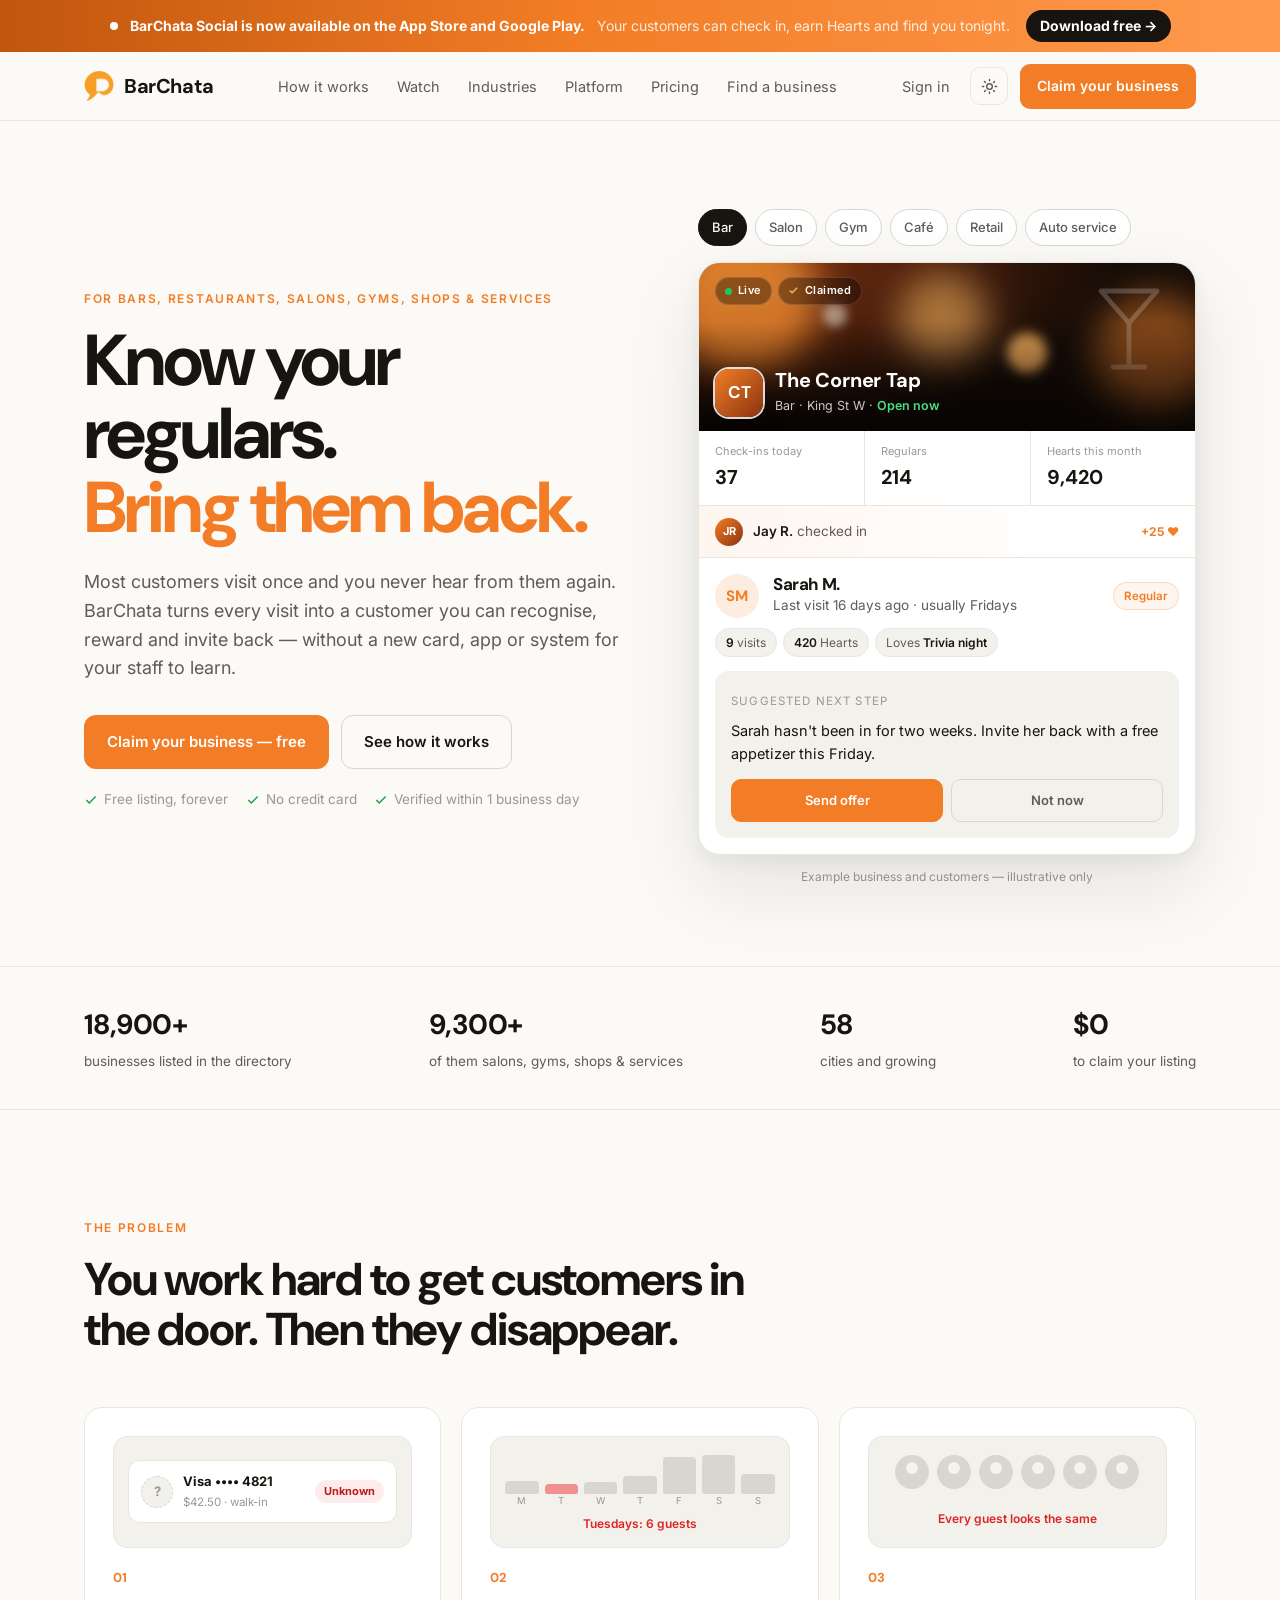
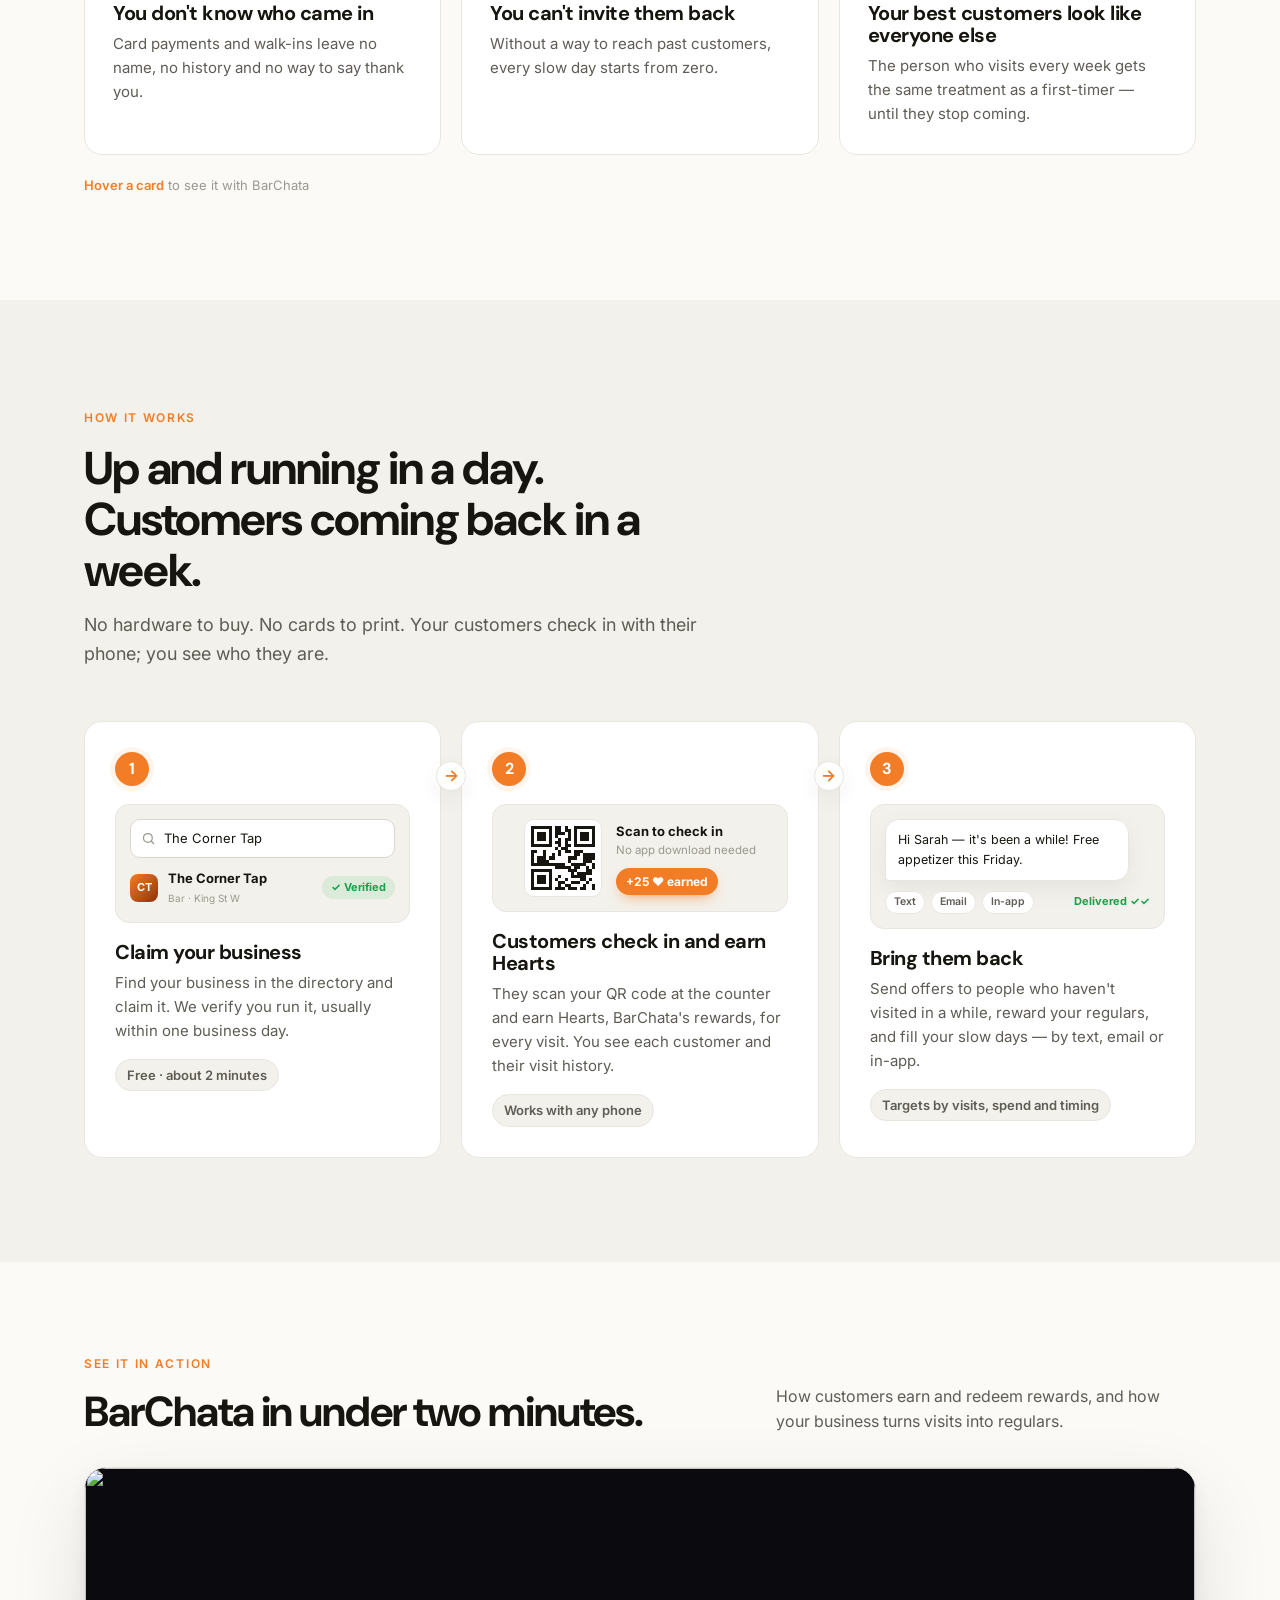
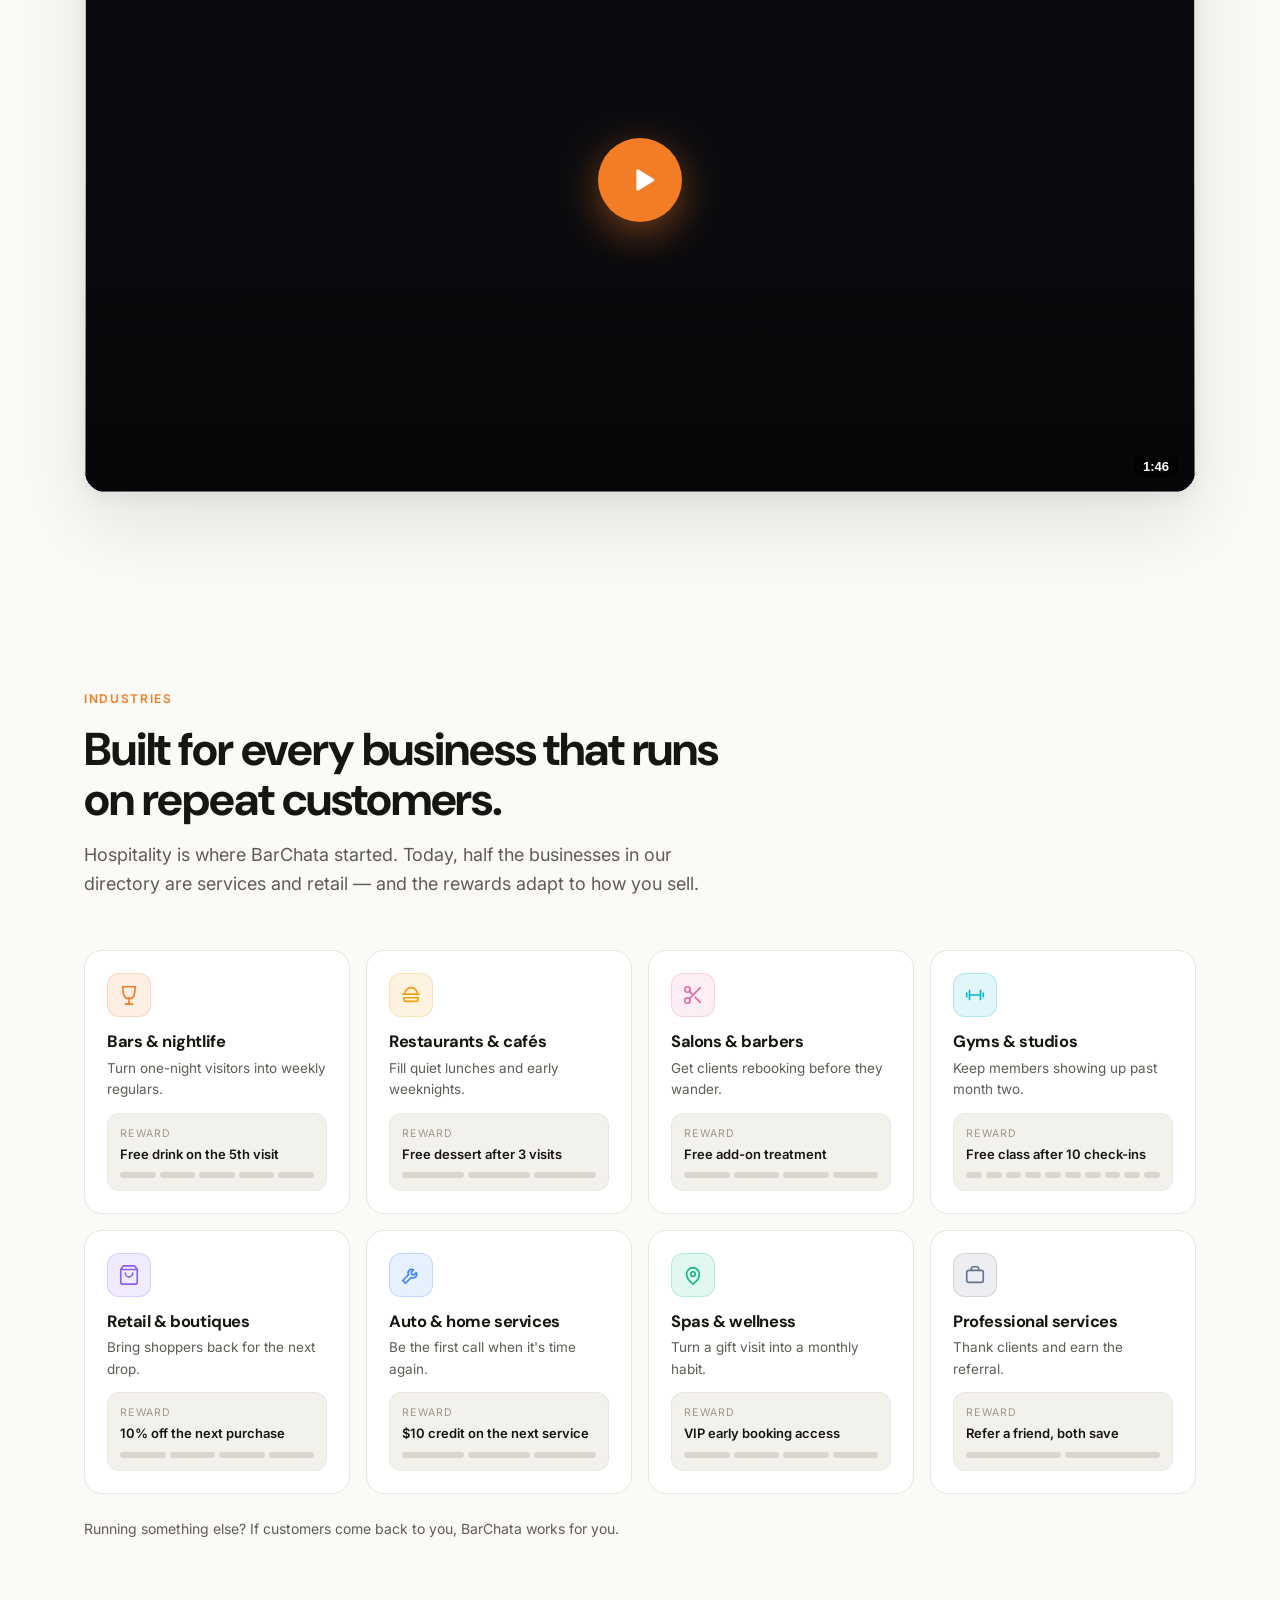
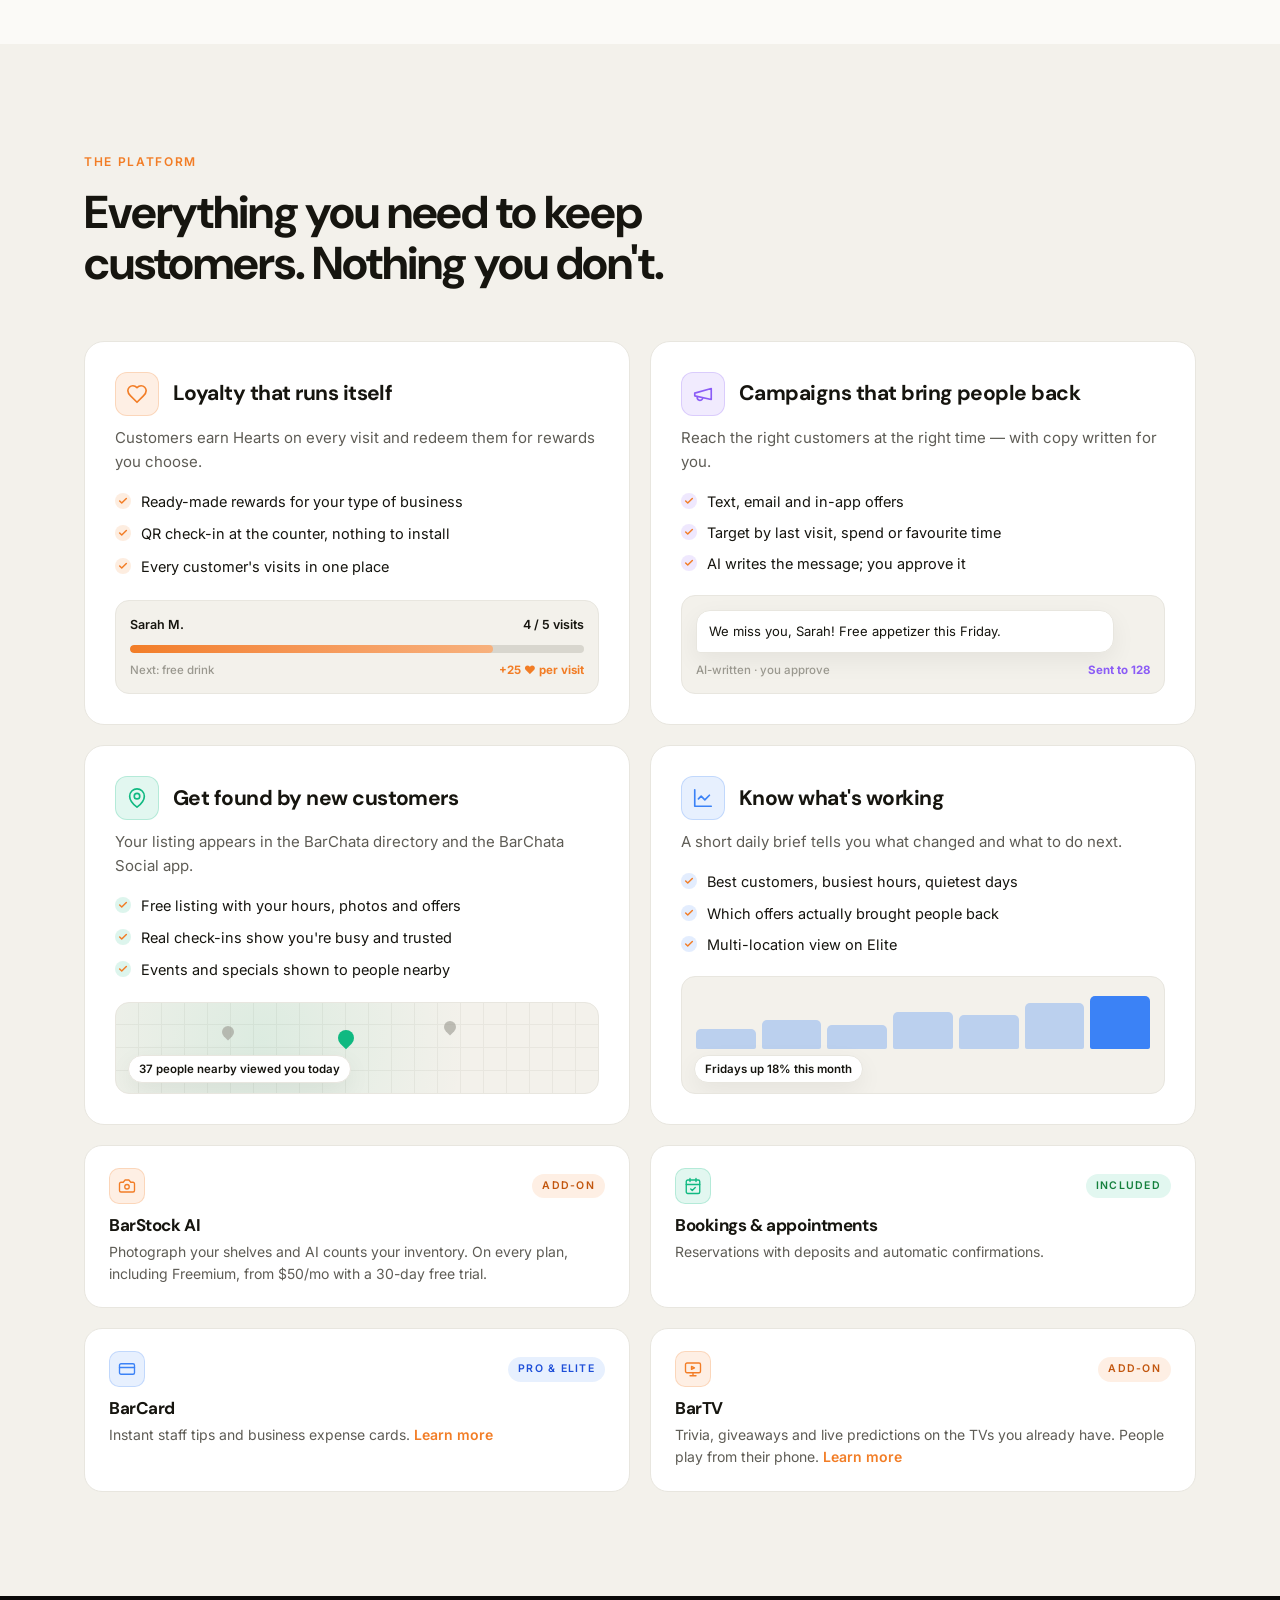
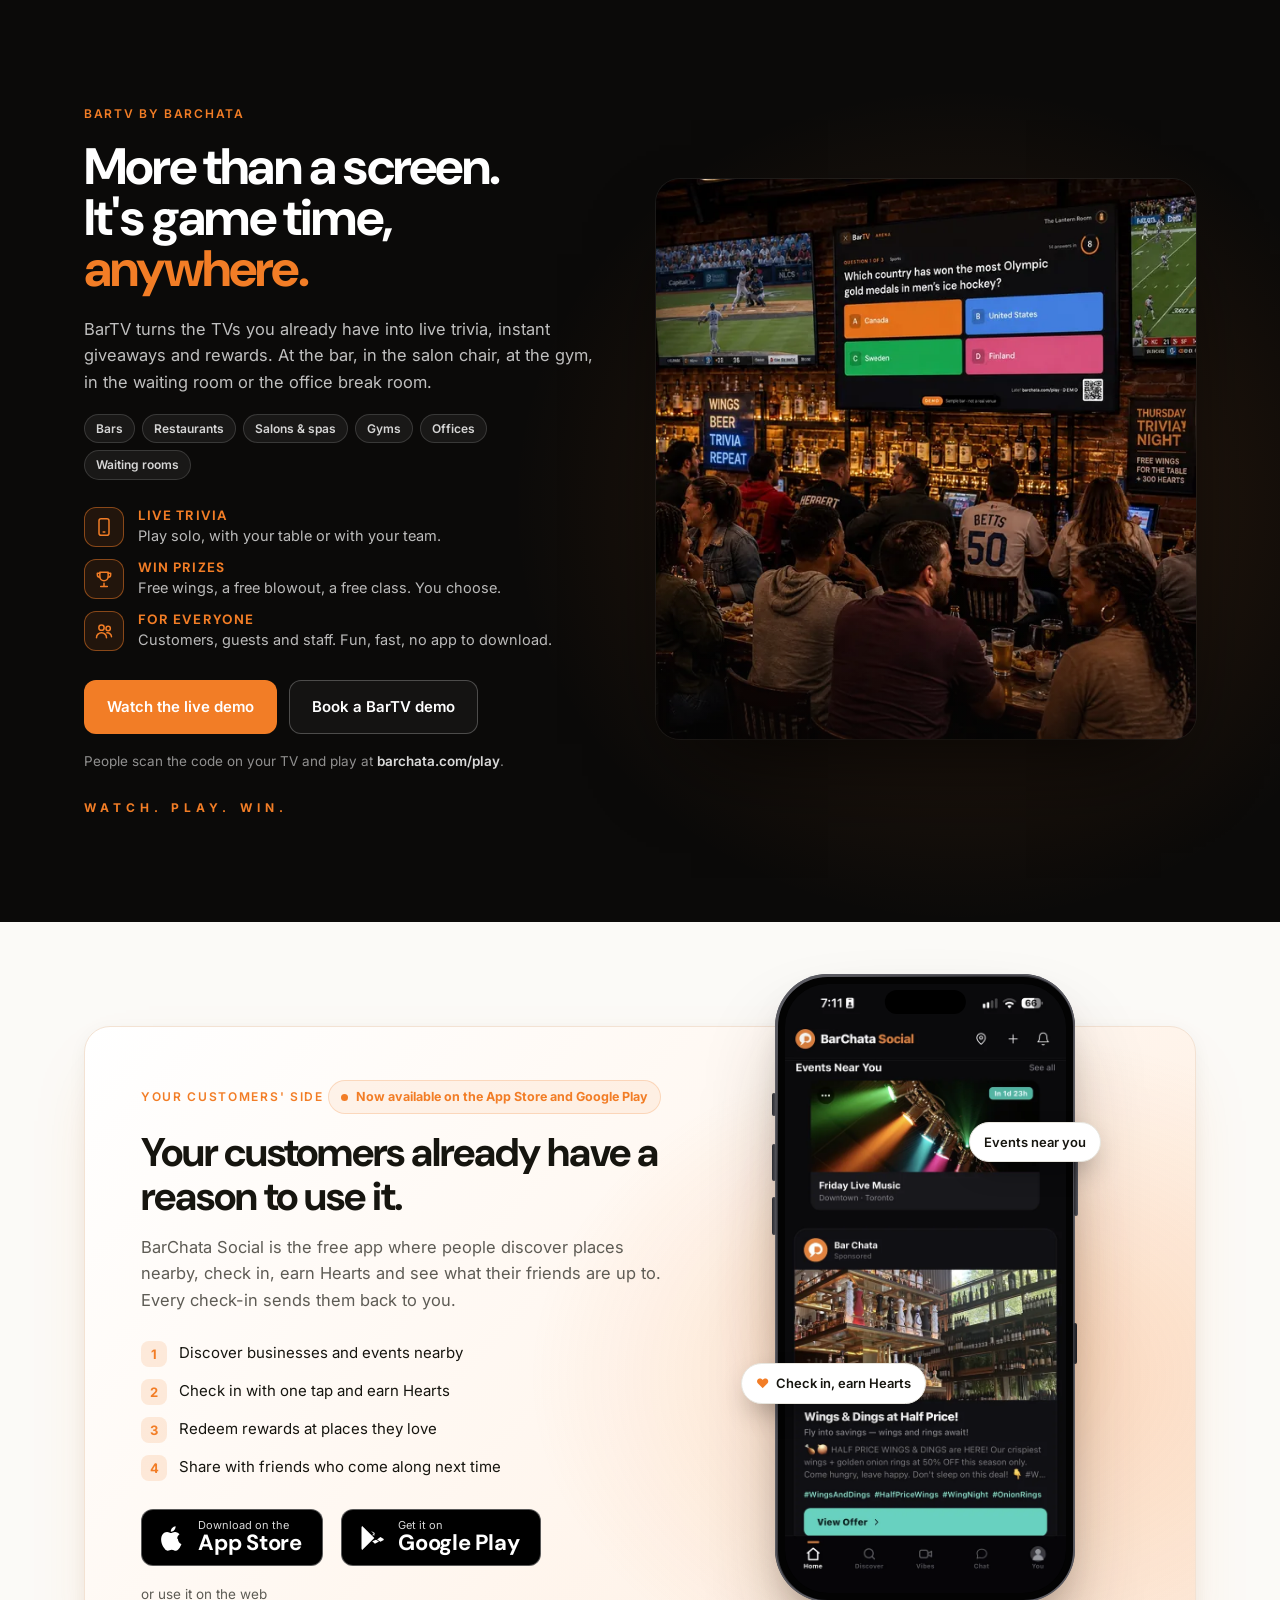
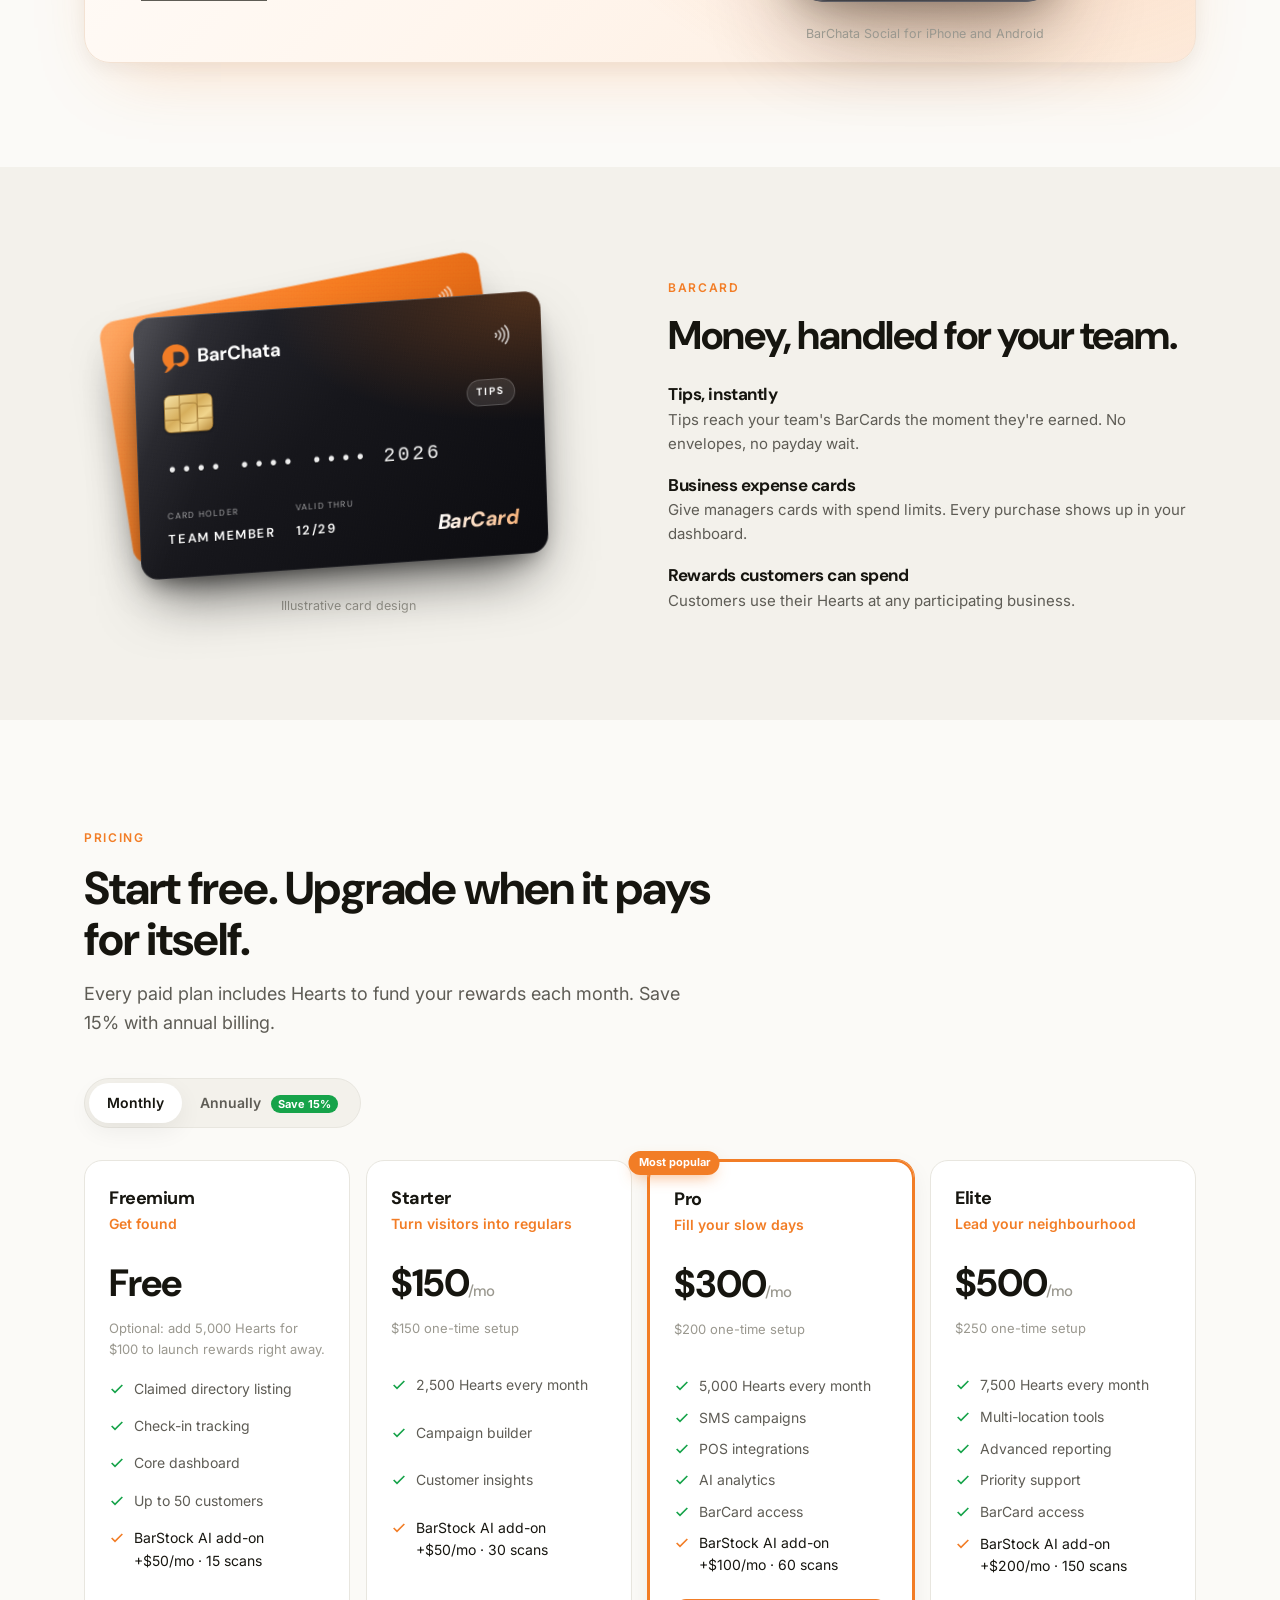
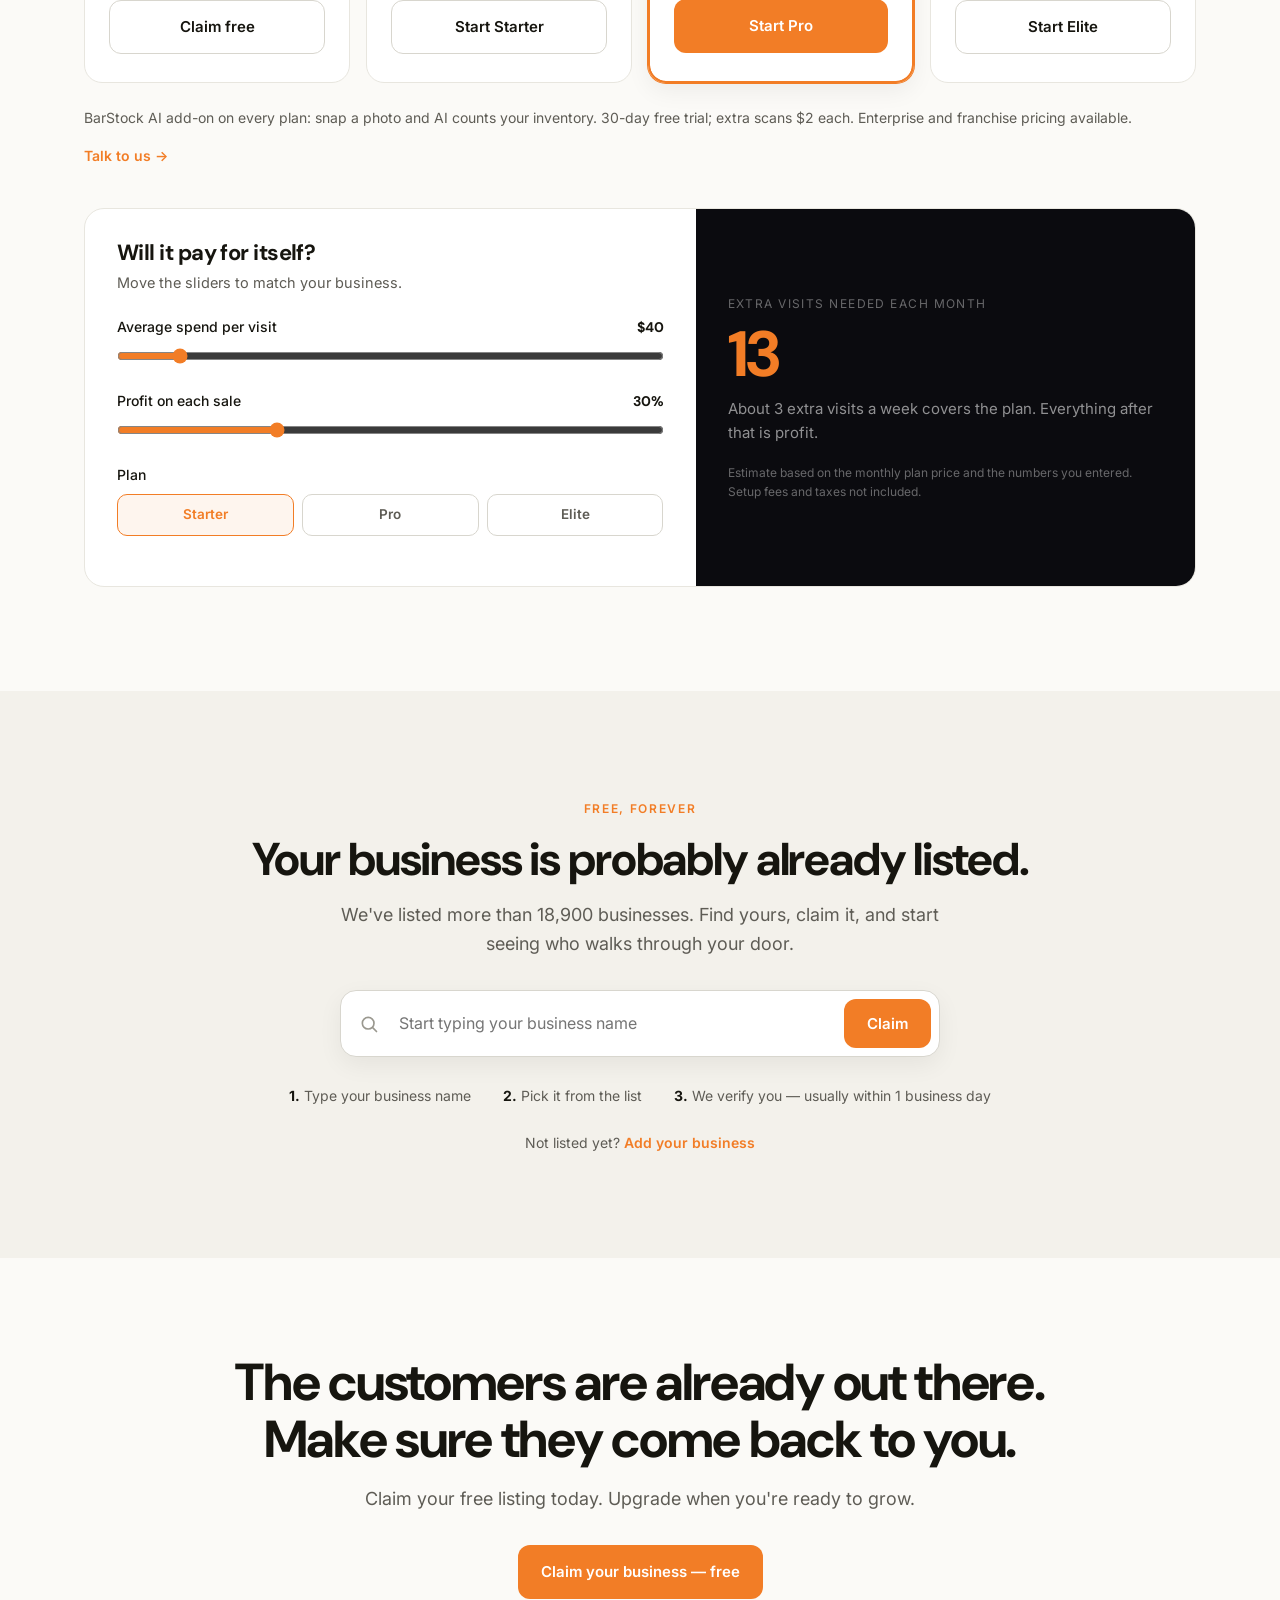
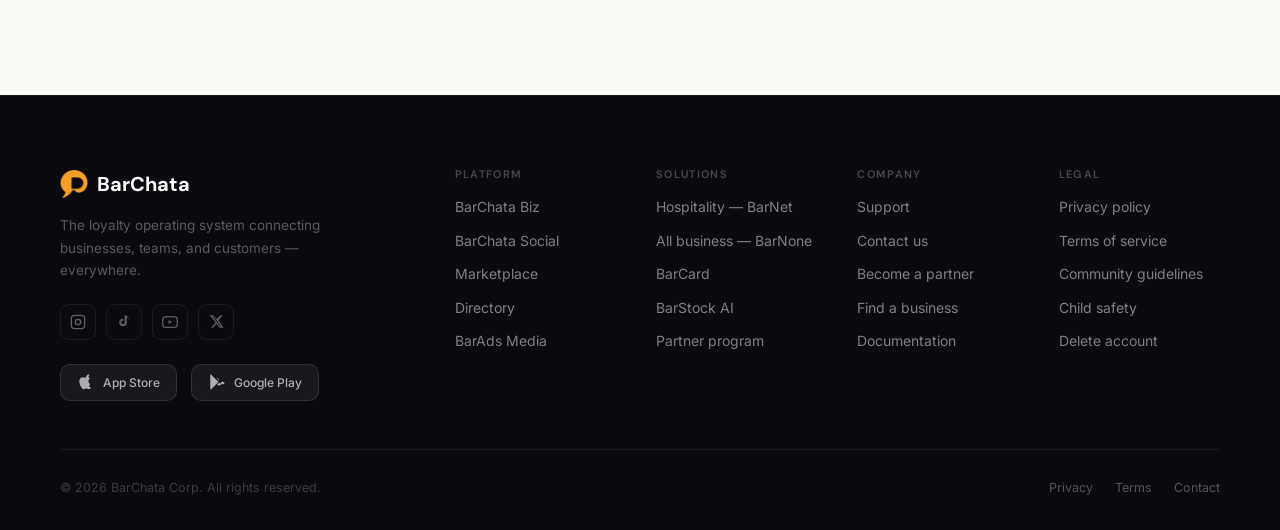
==== commit ff570a12: "Terms and Privacy cover BarTV games, giveaways and draws; Facebook icon removed from the footer" ====
--- a/index.html
+++ b/index.html
@@ -1122,7 +1122,6 @@
       <div class="f-social">
         <a href="https://instagram.com/barchataapp" aria-label="Instagram"><svg width="16" height="16" viewBox="0 0 24 24" fill="none" stroke="currentColor" stroke-width="2"><rect x="2" y="2" width="20" height="20" rx="5"/><circle cx="12" cy="12" r="4"/></svg></a>
         <a href="https://tiktok.com/@barchataapp" aria-label="TikTok"><svg width="16" height="16" viewBox="0 0 24 24" fill="currentColor"><path d="M19.6 6.9a4.8 4.8 0 01-3.5-1.6v7.3a5.6 5.6 0 11-5.6-5.6c.2 0 .4 0 .6.1v2.9a2.7 2.7 0 102 2.6V2h2.9a4.8 4.8 0 003.6 4.3v.6z"/></svg></a>
-        <a href="https://facebook.com/barchataapp" aria-label="Facebook"><svg width="16" height="16" viewBox="0 0 24 24" fill="none" stroke="currentColor" stroke-width="2"><path d="M18 2h-3a5 5 0 00-5 5v3H7v4h3v8h4v-8h3l1-4h-4V7a1 1 0 011-1h3z"/></svg></a>
         <a href="https://youtube.com/@barchataapp" aria-label="YouTube"><svg width="16" height="16" viewBox="0 0 24 24" fill="none" stroke="currentColor" stroke-width="2"><path d="M22.5 6.4a3 3 0 00-2-2.1C18.6 4 12 4 12 4s-6.6 0-8.4.4a3 3 0 00-2.1 2C1 8.1 1 12 1 12s0 3.9.5 5.6a3 3 0 002 2.1c1.9.3 8.5.3 8.5.3s6.6 0 8.4-.4a3 3 0 002.1-2c.5-1.7.5-5.6.5-5.6s0-3.9-.5-5.6z"/><path d="M9.8 15.1l5.4-3.1-5.4-3.1v6.2z" fill="currentColor" stroke="none"/></svg></a>
         <a href="https://x.com/barchataapp" aria-label="X"><svg width="15" height="15" viewBox="0 0 24 24" fill="currentColor"><path d="M18.9 2H22l-6.8 7.8L23.3 22h-6.3l-4.9-6.4L6.4 22H3.3l7.3-8.3L1 2h6.4l4.4 5.9L18.9 2zm-1.1 18h1.7L7.3 3.8H5.5L17.8 20z"/></svg></a>
       </div>
